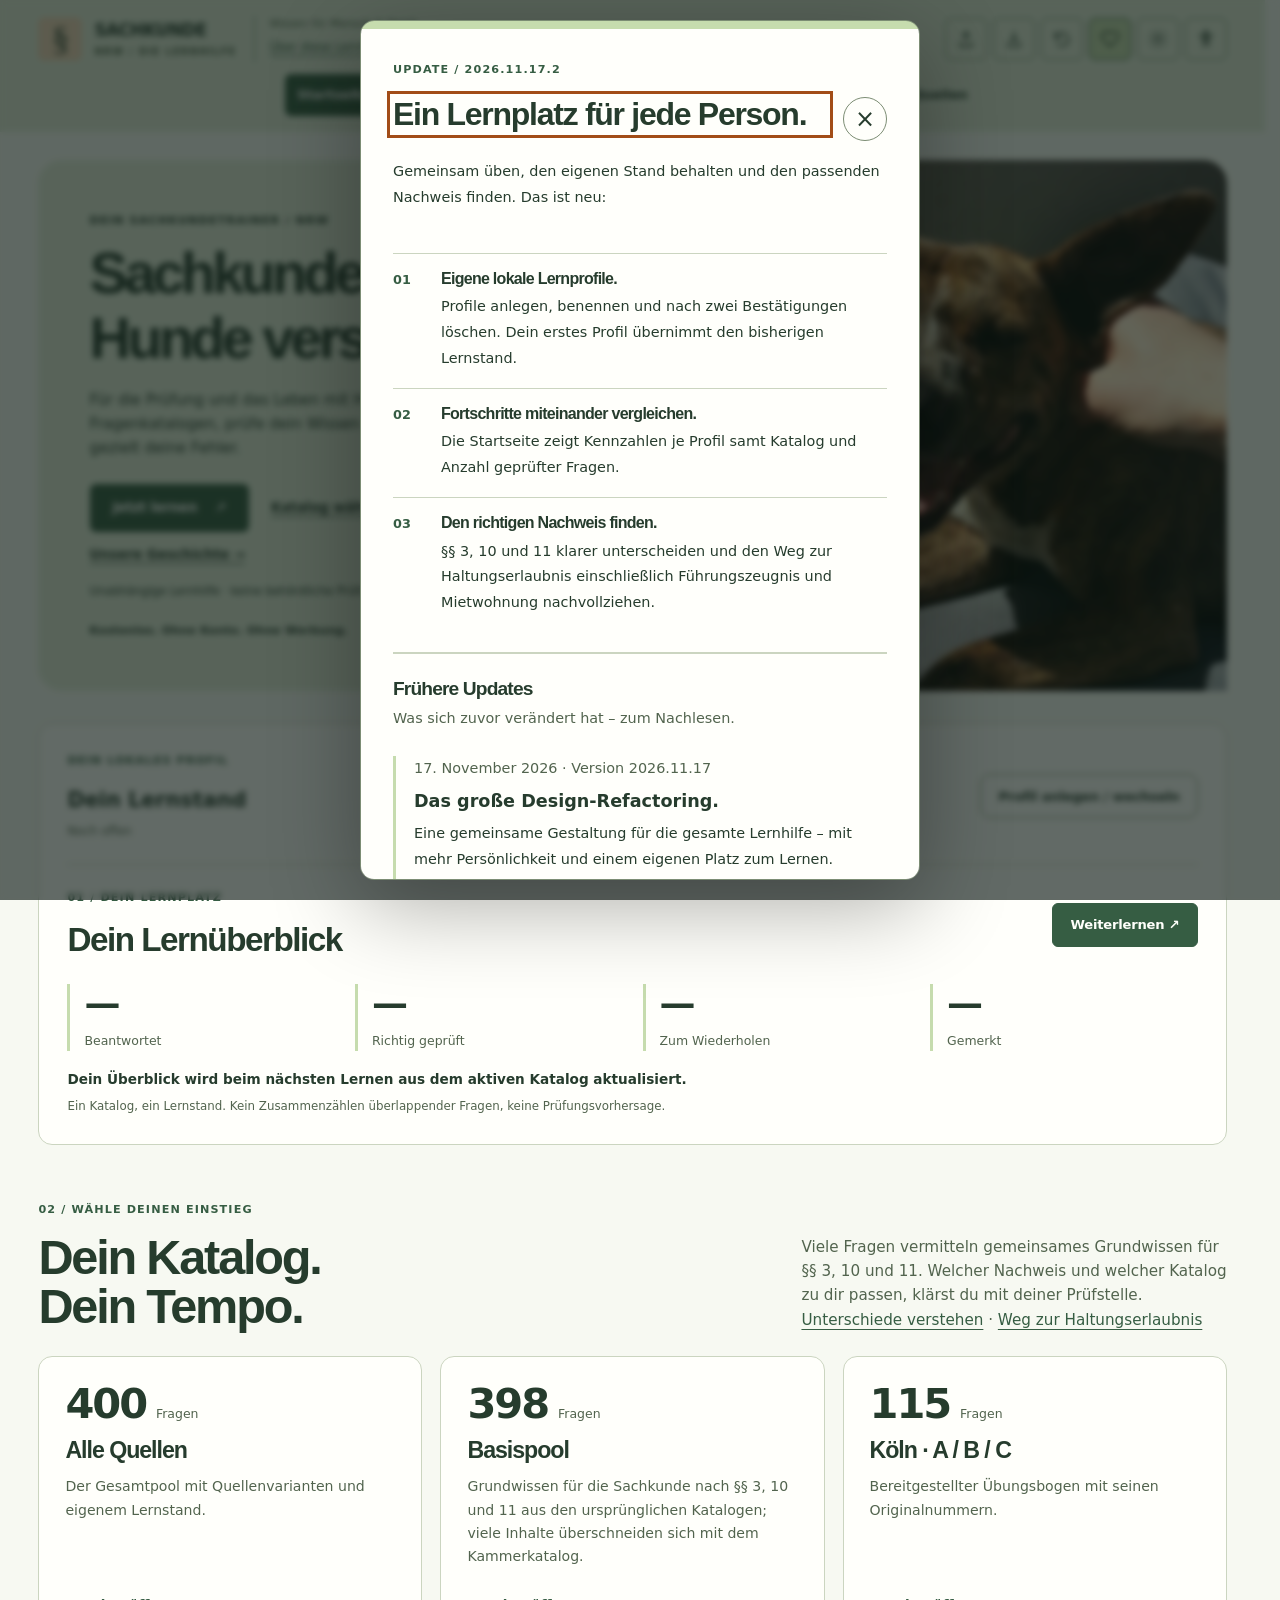
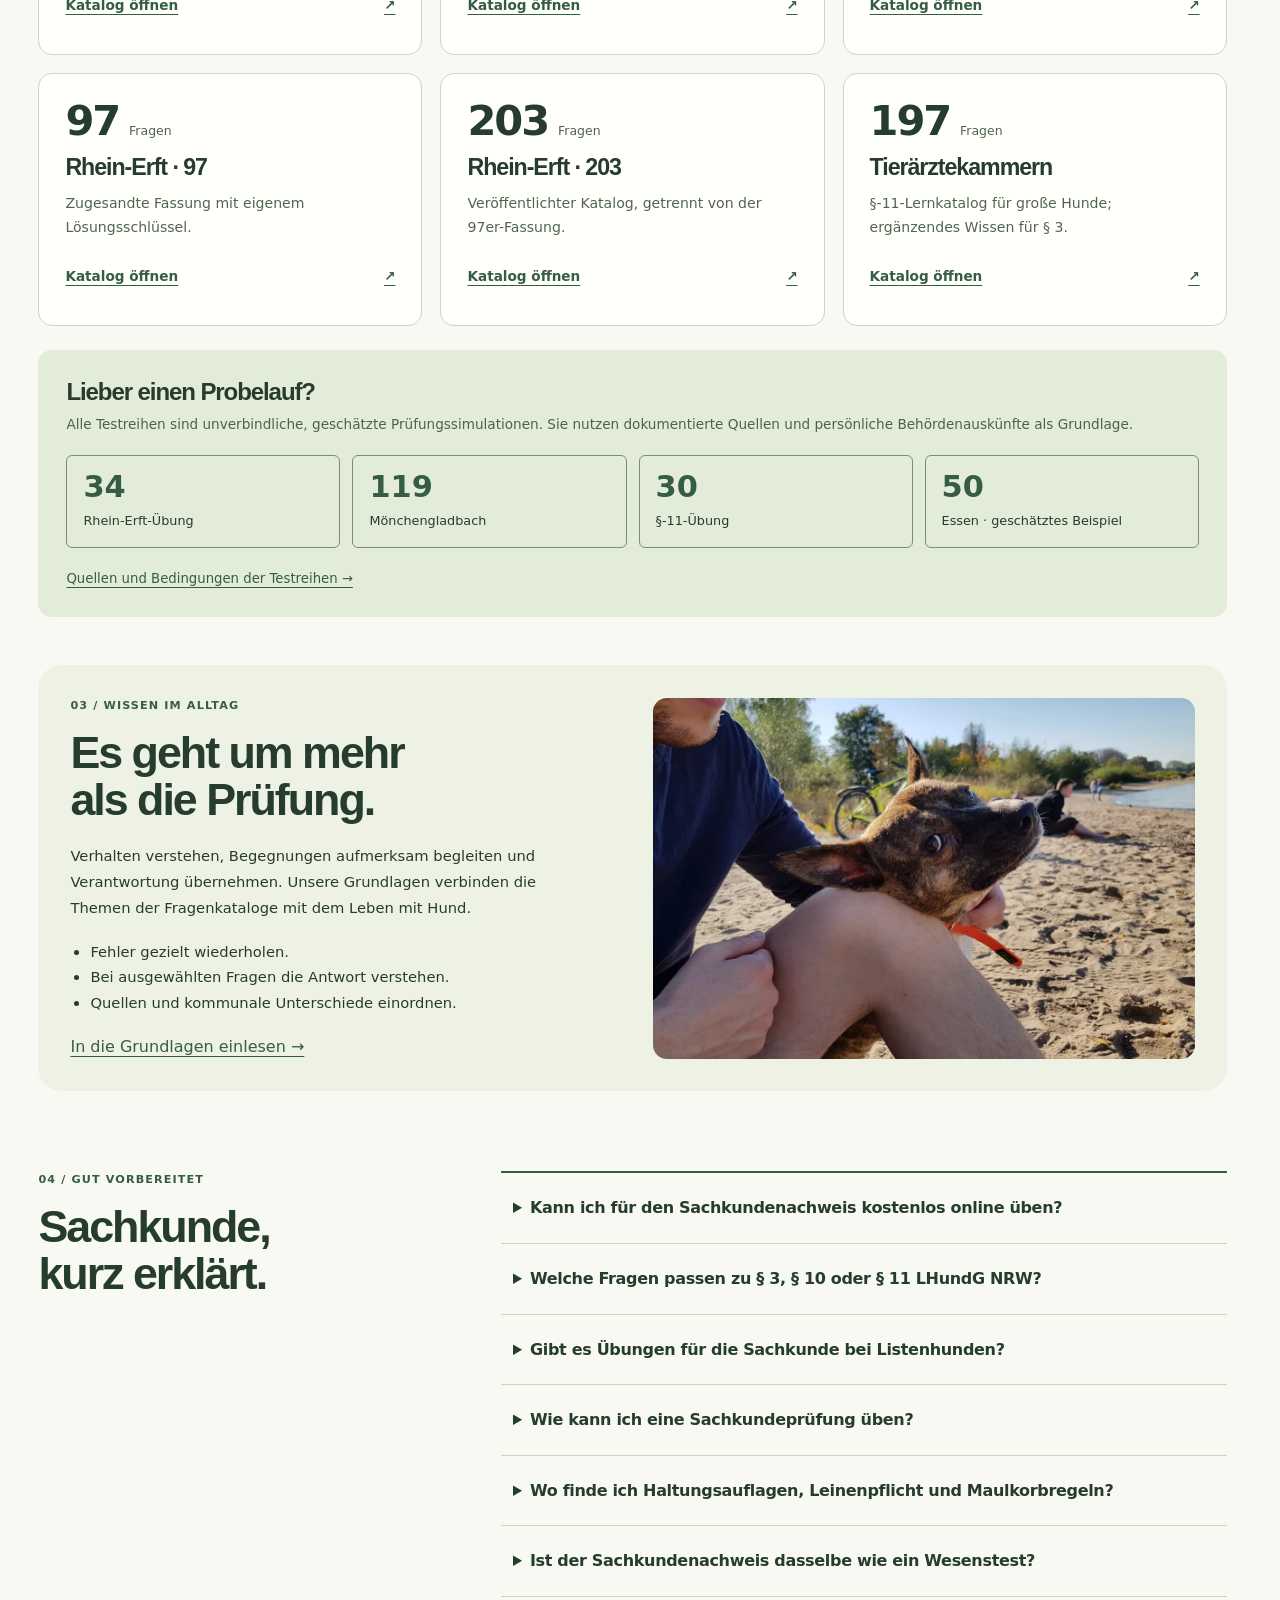
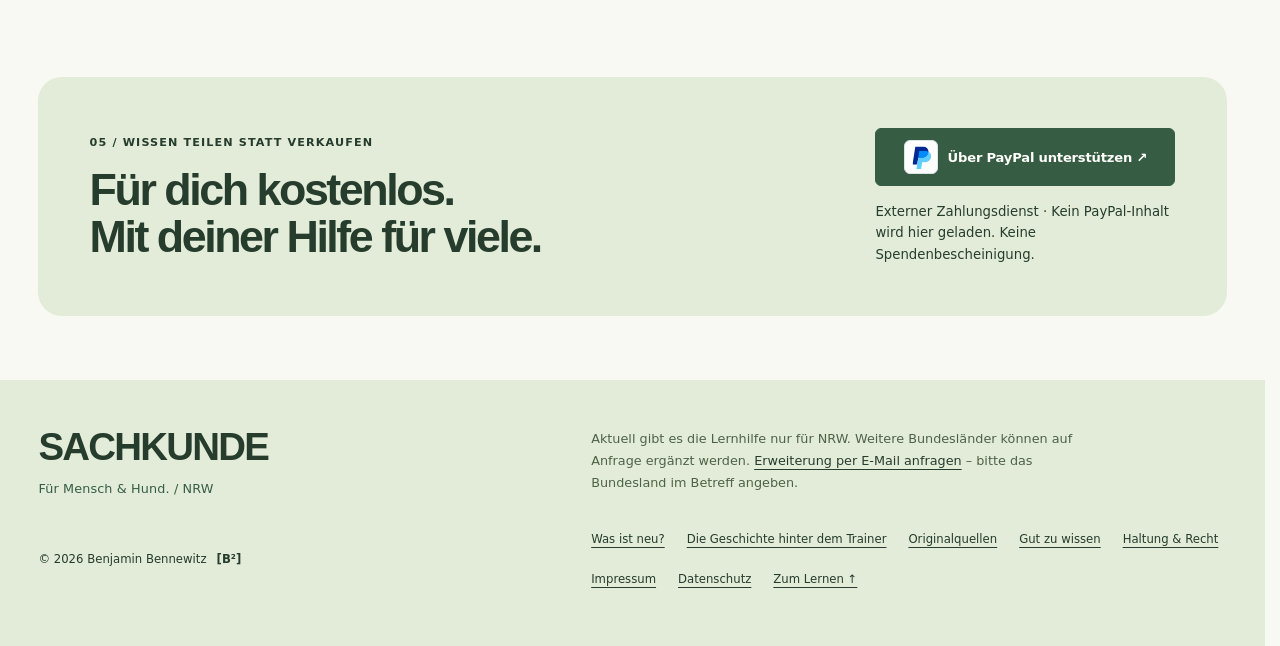
==== index.html @ 178ecafa "feat(trainer): add local learner profiles, KPI comparison, permit guidance and update history" ====
<!doctype html>
<html lang="de">

<head>
  <meta charset="utf-8">
  <meta name="viewport" content="width=device-width, initial-scale=1">
  <meta name="color-scheme" content="light dark">
  <meta name="theme-color" content="#1d4233">
  <meta name="robots" content="index,follow">
  <title>Sachkundenachweis Hund NRW: kostenloser Online-Trainer</title>
  <meta name="description"
    content="Sachkundenachweis für Hunde in NRW: kostenlos online üben, mit Fragenkatalogen, Sofort-Feedback und Testreihen. Ohne Anmeldung, mit Originalquellen.">

  <meta property="og:type" content="website">
  <meta property="og:locale" content="de_DE">
  <meta property="og:title" content="Sachkundenachweis Hund NRW: kostenloser Online-Trainer">
  <meta property="og:description"
    content="Sachkundenachweis für Hunde in NRW: kostenlos online üben, mit Fragenkatalogen, Sofort-Feedback und Testreihen. Ohne Anmeldung, mit Originalquellen.">

  <meta name="twitter:card" content="summary">
  <link rel="icon" href="favicon.svg" type="image/svg+xml" sizes="any">
  <link rel="icon" href="favicon.png" type="image/png" sizes="96x96">
  <link rel="shortcut icon" href="favicon.ico" type="image/x-icon">
  <script src="scripts/ui/accessibility-state.js?v=56"></script>
  <script src="scripts/ui/theme.js?v=38"></script>
  <link rel="stylesheet" href="styles/tokens.css?v=62">
  <link rel="stylesheet" href="styles/interface.css?v=49">
  <link rel="stylesheet" href="styles/navigation.css?v=52">
  <link rel="stylesheet" href="styles/character.css?v=62">
  <link rel="stylesheet" href="styles/editorial-identity.css?v=62">
  <link rel="stylesheet" href="styles/accessibility.css?v=58">
  <link rel="stylesheet" href="styles/page-tools.css?v=62">
  <link rel="stylesheet" href="styles/learner-profiles.css?v=64">
  <link rel="stylesheet" href="styles/magazine.css?v=65">
  <link rel="stylesheet" href="styles/learning-overview.css?v=57">


  <link rel="stylesheet" href="styles/foundations.css?v=62">
  <script
    type="application/ld+json">{"@context":"https://schema.org","@type":"WebApplication","name":"Hunde-Sachkundetrainer NRW","applicationCategory":"EducationalApplication","operatingSystem":"Webbrowser","inLanguage":"de","isAccessibleForFree":true,"offers":{"@type":"Offer","price":"0","priceCurrency":"EUR"},"description":"Sachkundenachweis für Hunde in NRW: kostenlos online üben, mit Fragenkatalogen, Sofort-Feedback und Testreihen. Ohne Anmeldung, mit Originalquellen.","url":"https://hunde-sachkundetrainer.de/nrw/"}</script>




  <link rel="canonical" href="https://hunde-sachkundetrainer.de/nrw/">
  <meta property="og:url" content="https://hunde-sachkundetrainer.de/nrw/">
</head>

<body>
  <a class="skip-link" href="lernen.html#trainer">Zum Lerntrainer</a>
  <header class="site-header wrap" id="geschichte">
    <!-- BLOCK START: Marke und Projekthinweise -->
    <div class="header-brand-group"><a class="brand" href="./" aria-label="Sachkunde NRW – Startseite"><span
          class="brand-mark" aria-hidden="true">§</span><span>SACHKUNDE<span class="brand-sub">NRW / DIE
            LERNHILFE</span></span></a>
      <div class="header-project">
        <p>Wissen für Mensch &amp; Hund.</p>
        <a href="impressum.html#haftung" data-open-about aria-haspopup="dialog">Über diese Lernhilfe</a>
      </div>
    </div>
    <!-- BLOCK END: Marke und Projekthinweise -->
    <nav class="header-nav" aria-label="Hauptnavigation">
      <a href="./" aria-current="page">Startseite</a>
      <a href="lernen.html#trainer">Lernen</a>
      <a href="grundlagen.html">Grundlagen</a>
      <a href="gut-zu-wissen.html">Gut zu wissen</a>
      <a href="hundewissen.html">Haltung &amp; Recht</a>
      <a href="quellen.html">Quellen</a>
    </nav>
    <div class="header-tools" role="group" aria-label="Darstellung und Lernwerkzeuge"><a class="icon-button"
        aria-label="Lernstand laden – im Trainer" href="lernen.html?action=import#trainer"><svg class="" width="20" height="20"
          viewBox="0 0 24 24" fill="none" stroke="currentColor" stroke-width="1.7" stroke-linecap="round"
          stroke-linejoin="round" aria-hidden="true">
          <path d="M12 16V4m-4 4 4-4 4 4M5 16v5h14v-5" />
        </svg><span class="tool-tip" aria-hidden="true">Laden im Trainer</span></a><a class="icon-button"
        aria-label="Lernstand sichern – im Trainer" href="lernen.html?action=export#trainer"><svg class="" width="20" height="20"
          viewBox="0 0 24 24" fill="none" stroke="currentColor" stroke-width="1.7" stroke-linecap="round"
          stroke-linejoin="round" aria-hidden="true">
          <path d="M12 3v12m-4-4 4 4 4-4M5 16v5h14v-5" />
        </svg><span class="tool-tip" aria-hidden="true">Sichern im Trainer</span></a><a class="icon-button"
        aria-label="Lernbereich zurücksetzen – im Trainer" href="lernen.html?action=reset#trainer"><svg class="" width="20"
          height="20" viewBox="0 0 24 24" fill="none" stroke="currentColor" stroke-width="1.7" stroke-linecap="round"
          stroke-linejoin="round" aria-hidden="true">
          <path d="M4 11a8 8 0 1 1 2 7M4 4v7h7" />
        </svg><span class="tool-tip" aria-hidden="true">Zurücksetzen im Trainer</span></a><button class="icon-button"
        type="button" aria-label="Über PayPal unterstützen" data-open-support><svg class="" width="20" height="20"
          viewBox="0 0 24 24" fill="none" stroke="currentColor" stroke-width="1.7" stroke-linecap="round"
          stroke-linejoin="round" aria-hidden="true">
          <path
            d="M20.8 4.6a5.4 5.4 0 0 0-7.6 0L12 5.8l-1.2-1.2a5.4 5.4 0 0 0-7.6 7.6L12 21l8.8-8.8a5.4 5.4 0 0 0 0-7.6Z" />
        </svg><span class="tool-tip" aria-hidden="true">Über PayPal unterstützen</span></button><button
        class="icon-button" type="button" aria-label="Farbschema wechseln" id="themeToggle"><svg class="theme-sun"
          width="20" height="20" viewBox="0 0 24 24" fill="none" stroke="currentColor" stroke-width="1.7"
          stroke-linecap="round" stroke-linejoin="round" aria-hidden="true">
          <circle cx="12" cy="12" r="4" />
          <path d="M12 1v2m0 18v2M1 12h2m18 0h2M4 4l1.5 1.5m13 13L20 20M4 20l1.5-1.5m13-13L20 4" />
        </svg><svg class="theme-moon" width="20" height="20" viewBox="0 0 24 24" fill="none" stroke="currentColor"
          stroke-width="1.7" stroke-linecap="round" stroke-linejoin="round" aria-hidden="true">
          <path d="M20.5 14A8.5 8.5 0 0 1 10 3.5 8.5 8.5 0 1 0 20.5 14Z" />
        </svg><span class="tool-tip" aria-hidden="true">Farbschema wechseln</span></button><button class="icon-button" type="button" data-open-accessibility aria-label="Barrierefreiheit einstellen" aria-haspopup="dialog">
        <svg width="20" height="20" viewBox="0 0 24 24" fill="none" stroke="currentColor" stroke-width="1.8" stroke-linecap="round" aria-hidden="true">
          <circle cx="12" cy="4" r="2"/><path d="M4 8h16m-8 0v6m0 0-4 7m4-7 4 7M8 8l1 6m7-6-1 6"/>
        </svg><span class="tool-tip" aria-hidden="true">Barrierefreiheit</span></button></div>
  </header>
  <main>
    <!-- BLOCK START: Einstieg für Mensch und Hund -->
    <section class="hero hero--companion wrap" aria-labelledby="heroTitle">
      <div class="hero-copy">
        <p class="eyebrow">Dein Sachkundetrainer / NRW</p>
        <h1 id="heroTitle">Sachkunde lernen.<span>Hunde verstehen.</span></h1>
        <p class="hero-intro">Für die Prüfung und das Leben mit Hund. Übe mit Fragenkatalogen, prüfe dein Wissen
          und wiederhole gezielt deine Fehler.</p>
        <div class="hero-links">
          <a class="primary button" href="lernen.html#trainer">Jetzt lernen <span aria-hidden="true">↗</span></a>
          <a href="#kataloge">Katalog wählen →</a>
          <a href="#geschichte" data-open-story aria-haspopup="dialog">Unsere Geschichte →</a>
        </div>
        <p class="hero-warning">Unabhängige Lernhilfe · keine behördliche Prüfung oder Bescheinigung.</p>
        <p class="hero-principles">Kostenlos. Ohne Konto. Ohne Werbung.</p>
      </div>
      <figure class="companion">
        <div class="companion-image">
          <img src="assets/public/huendin-sonne.webp" width="1100" height="1467"
            alt="Meine gestromte Hündin genießt Streicheleinheiten in der Sonne."
            fetchpriority="high" decoding="async">
        </div>

      </figure>
    </section>
    <!-- BLOCK END: Einstieg für Mensch und Hund -->
    <!--legal-disclaimer:start--><!--legal-disclaimer:end-->
    <!-- BLOCK START: Persönlicher Lernüberblick -->
    <section id="trainer" class="learning-overview wrap" aria-labelledby="trainerTitle">
      <!-- BLOCK START: Lokale Personenprofile -->
      <div class="learner-bar">
        <div><p class="eyebrow">Dein lokales Profil</p><strong data-learner-name>Dein Lernstand</strong>
          <span class="microcopy" data-learner-goal>Noch offen</span></div>
        <button class="secondary" type="button" data-open-learners aria-haspopup="dialog">Profil anlegen / wechseln</button>
      </div>
      <!-- BLOCK END: Lokale Personenprofile -->
      <div id="learningOverview">
        <div class="overview-heading"><div><p class="eyebrow">01 / Dein Lernplatz</p>
          <h2 id="trainerTitle" data-overview-title>Dein Lernüberblick</h2></div>
          <a class="primary button" href="lernen.html" data-overview-continue>Weiterlernen ↗</a></div>
        <dl class="overview-kpis">
          <div><dt>Beantwortet</dt><dd data-overview="answered">—</dd></div>
          <div><dt>Richtig geprüft</dt><dd data-overview="correct">—</dd></div>
          <div><dt>Zum Wiederholen</dt><dd data-overview="wrong">—</dd></div>
          <div><dt>Gemerkt</dt><dd data-overview="bookmarked">—</dd></div>
        </dl>
        <p class="overview-note" data-overview-note>Dein Überblick wird beim nächsten Lernen aktualisiert.</p>
        <p class="microcopy">Ein Katalog, ein Lernstand. Kein Zusammenzählen überlappender Fragen, keine Prüfungsvorhersage.</p>
      </div>
    </section>
    <!-- BLOCK END: Persönlicher Lernüberblick -->
    <!-- BLOCK START: Vergleich der lokalen Personenprofile -->
    <section class="profile-comparison wrap" aria-labelledby="comparisonTitle" hidden>
      <div class="overview-heading"><h2 id="comparisonTitle">Gemeinsam lernen.</h2>
        <p class="microcopy">Vergleicht denselben Katalog und die Zahl geprüfter Fragen. Unterschiedliche Kataloge sind nicht direkt vergleichbar.</p></div>
      <div class="profile-comparison-grid" data-profile-comparison></div>
    </section>
    <!-- BLOCK END: Vergleich der lokalen Personenprofile -->
    <!-- BLOCK START: Direkte Katalog- und Testauswahl -->
    <section id="kataloge" class="catalogue-section wrap" aria-labelledby="cataloguesTitle">
      <div class="catalogue-heading"><div><p class="eyebrow">02 / Wähle deinen Einstieg</p>
        <h2 id="cataloguesTitle">Dein Katalog.<br>Dein Tempo.</h2></div>
        <p>Viele Fragen vermitteln gemeinsames Grundwissen für §§ 3, 10 und 11. Welcher Nachweis und welcher Katalog
          zu dir passen, klärst du mit deiner Prüfstelle. <a href="hundewissen.html#sachkunde">Unterschiede verstehen</a> ·
          <a href="hundewissen.html#vorbereitung">Weg zur Haltungserlaubnis</a></p></div>
      <div class="catalogue-grid">
        <article class="catalogue-card" data-catalogue-mode="all" data-question-count="400">
          <p class="catalogue-count"><strong>400</strong> Fragen</p>
          <h3>Alle Quellen</h3><p>Der Gesamtpool mit Quellenvarianten und eigenem Lernstand.</p>
          <a href="lernen.html?mode=all" data-catalogue-start>Katalog öffnen <span aria-hidden="true">↗</span></a>
        </article>
        <article class="catalogue-card" data-catalogue-mode="mg" data-question-count="398">
          <p class="catalogue-count"><strong>398</strong> Fragen</p>
          <h3>Basispool</h3><p>Grundwissen für die Sachkunde nach §§ 3, 10 und 11 aus den ursprünglichen Katalogen; viele Inhalte überschneiden sich mit dem Kammerkatalog.</p>
          <a href="lernen.html?mode=mg" data-catalogue-start>Katalog öffnen <span aria-hidden="true">↗</span></a>
        </article>
        <article class="catalogue-card" data-catalogue-mode="koeln" data-question-count="115">
          <p class="catalogue-count"><strong>115</strong> Fragen</p>
          <h3>Köln · A / B / C</h3><p>Bereitgestellter Übungsbogen mit seinen Originalnummern.</p>
          <a href="lernen.html?mode=koeln" data-catalogue-start>Katalog öffnen <span aria-hidden="true">↗</span></a>
        </article>
        <article class="catalogue-card" data-catalogue-mode="rhein97" data-question-count="97">
          <p class="catalogue-count"><strong>97</strong> Fragen</p>
          <h3>Rhein-Erft · 97</h3><p>Zugesandte Fassung mit eigenem Lösungsschlüssel.</p>
          <a href="lernen.html?mode=rhein97" data-catalogue-start>Katalog öffnen <span aria-hidden="true">↗</span></a>
        </article>
        <article class="catalogue-card" data-catalogue-mode="legacy203" data-question-count="203">
          <p class="catalogue-count"><strong>203</strong> Fragen</p>
          <h3>Rhein-Erft · 203</h3><p>Veröffentlichter Katalog, getrennt von der 97er-Fassung.</p>
          <a href="lernen.html?mode=legacy203" data-catalogue-start>Katalog öffnen <span aria-hidden="true">↗</span></a>
        </article>
        <article class="catalogue-card" data-catalogue-mode="kammer197" data-question-count="197">
          <p class="catalogue-count"><strong>197</strong> Fragen</p>
          <h3>Tierärztekammern</h3><p>§-11-Lernkatalog für große Hunde; ergänzendes Wissen für § 3.</p>
          <a href="lernen.html?mode=kammer197" data-catalogue-start>Katalog öffnen <span aria-hidden="true">↗</span></a>
        </article>
      </div>
      <div class="test-launcher" aria-labelledby="quickTestsTitle">
        <div><h3 id="quickTestsTitle">Lieber einen Probelauf?</h3>
          <p>Alle Testreihen sind unverbindliche, geschätzte Prüfungssimulationen. Sie nutzen dokumentierte Quellen und persönliche Behördenauskünfte als Grundlage.</p></div>
        <div class="test-shortcuts">
          <a href="lernen.html?mode=exam34"><strong>34</strong><span>Rhein-Erft-Übung</span></a>
          <a href="lernen.html?mode=mgexam"><strong>119</strong><span>Mönchengladbach</span></a>
          <a href="lernen.html?mode=exam11"><strong>30</strong><span>§-11-Übung</span></a>
          <a href="lernen.html?mode=essenexam"><strong>50</strong><span>Essen · geschätztes Beispiel</span></a>
        </div>
        <a href="gut-zu-wissen.html#testreihen">Quellen und Bedingungen der Testreihen →</a>
      </div>
    </section>
    <!-- BLOCK END: Direkte Katalog- und Testauswahl -->
    <!-- BLOCK START: Bildabschnitt und Lernwege -->
    <section class="learning-story wrap" aria-labelledby="learningStoryTitle">
      <div><p class="eyebrow">03 / Wissen im Alltag</p>
        <h2 id="learningStoryTitle">Es geht um mehr<br>als die Prüfung.</h2>
        <p>Verhalten verstehen, Begegnungen aufmerksam begleiten und Verantwortung übernehmen.
          Unsere Grundlagen verbinden die Themen der Fragenkataloge mit dem Leben mit Hund.</p>
        <ul><li>Fehler gezielt wiederholen.</li><li>Bei ausgewählten Fragen die Antwort verstehen.</li>
          <li>Quellen und kommunale Unterschiede einordnen.</li></ul>
        <a href="grundlagen.html">In die Grundlagen einlesen →</a></div>
      <figure><img src="assets/public/huendin-miteinander.webp" width="1200" height="900"
          alt="Meine Hündin bei mir auf dem Schoß am Strand."
          loading="lazy" decoding="async"></figure>
    </section>
    <!-- BLOCK END: Bildabschnitt und Lernwege -->
    <section class="info-section wrap" aria-labelledby="trainerFaqTitle">
      <div class="section-intro">
        <p class="eyebrow">04 / Gut vorbereitet</p>
        <h2 id="trainerFaqTitle">Sachkunde,<br>kurz erklärt.</h2>
      </div>
      <div class="faq-grid" data-exclusive-details>
        <details name="trainer-faq">
          <summary>Kann ich für den Sachkundenachweis kostenlos online üben?</summary>
          <p>Ja. Alle Fragenkataloge und Testreihen sind kostenlos und ohne Anmeldung nutzbar. Du kannst
            mit Sofort-Feedback lernen, Fragen merken und Fehler wiederholen. Dein Lernstand bleibt in diesem Browser.
            Der Trainer ist eine unabhängige Lernhilfe und stellt keinen Sachkundenachweis aus.</p>
        </details>
        <details name="trainer-faq">
          <summary>Welche Fragen passen zu § 3, § 10 oder § 11 LHundG NRW?</summary>
          <p>Die Lernbereiche bleiben nach Quellen getrennt: Rhein-Erft enthält Fragen für § 3 / § 10,
            der Katalog der Tierärztekammern ist für große Hunde nach § 11 vorgesehen. Welche Bescheinigung und
            Prüfung du brauchst, klärst du bei deiner zuständigen Stelle.
            <a href="gut-zu-wissen.html#testreihen">Die Testreihen und ihre Unterschiede</a>.
          </p>
        </details>
        <details name="trainer-faq">
          <summary>Gibt es Übungen für die Sachkunde bei Listenhunden?</summary>
          <p>Der Basispool verbindet Verhalten, Erziehung, Gesundheit und rechtliche Grundlagen. Viele dieser Themen sind für die Sachkunde nach §§ 3, 10 und 11 relevant.
            Die Einstufung eines Hundes und die Anforderungen an seine Haltung sind davon getrennte Fragen.
            <a href="hundewissen.html#einstufung">Was „Listenhund“ in NRW bedeutet</a>.
          </p>
        </details>
        <details name="trainer-faq">
          <summary>Wie kann ich eine Sachkundeprüfung üben?</summary>
          <p>Wähle ein Profil mit 34, 119, 30 oder 50 Fragen. Alle Testreihen sind unverbindliche,
            geschätzte Prüfungssimulationen. Grundlage sind offizielle Fragenkataloge und veröffentlichte Angaben
            sowie persönliche Antworten der jeweiligen Ämter und Prüfstellen. Daraus leiten wir eine mögliche
            Übungssituation ab; Auswahl, Ablauf und Wertung bilden keine amtliche Prüfung verbindlich nach.
            Beim Essen-Beispiel kommen ausdrücklich gekennzeichnete eigene Rechtsfragen hinzu.
            <a href="gut-zu-wissen.html#testreihen">Testprofile und Annahmen ansehen</a>.</p>
        </details>
        <details name="trainer-faq">
          <summary>Wo finde ich Haltungsauflagen, Leinenpflicht und Maulkorbregeln?</summary>
          <p>Auf <a href="hundewissen.html">„Haltung &amp; Recht“</a> findest du eine erste Einordnung zu Hundehaltung und Sachkunde in NRW
            mit Behördenquellen und Rechtstexten. Verbindliche Auskunft zu deinem Hund gibt die zuständige Behörde.
            <a href="hundewissen.html#vorbereitung">Haltungsauflagen und zuständige Stellen</a>.
          </p>
        </details>
        <details name="trainer-faq">
          <summary>Ist der Sachkundenachweis dasselbe wie ein Wesenstest?</summary>
          <p>Nein. Sachkunde betrifft die Kenntnisse des Menschen; bei einer Verhaltensprüfung geht es
            um den Hund und die führende Person. Ein Übungsergebnis hier ersetzt weder diese Prüfung noch eine
            behördliche Entscheidung. <a href="hundewissen.html#verhalten">Wesenstest und Verhaltensprüfung
              einordnen</a>.</p>
        </details>
      </div>
    </section>
    <section class="support-section wrap">
      <div>
        <p class="eyebrow">05 / Wissen teilen statt verkaufen</p>
        <h2>Für dich kostenlos.<br>Mit deiner Hilfe für viele.</h2>
      </div>
      <div class="support-action"><a data-paypal class="primary button" href="#" rel="noopener noreferrer external"
          target="_blank" hidden>Über PayPal unterstützen ↗</a>
        <p data-support-pending class="microcopy">Eine freiwillige Unterstützung per PayPal wird vorbereitet.</p>
        <p class="microcopy">Externer Zahlungsdienst · Kein PayPal-Inhalt wird hier geladen. Keine Spendenbescheinigung.
        </p>
      </div>
    </section>
  </main>
  <footer class="site-footer wrap">
    <!-- BLOCK START: Gemeinsame Fußzeilenmarke -->
    <a class="footer-brand" href="./">SACHKUNDE<span>Für Mensch &amp; Hund. / NRW</span></a>
    <!-- BLOCK END: Gemeinsame Fußzeilenmarke -->
    <p class="footer-scope">Aktuell gibt es die Lernhilfe nur für NRW. Weitere Bundesländer können auf Anfrage ergänzt
      werden. <a
        href="mailto:kontakt@design-code-repeat.de?subject=Sachkundenachweis%20f%C3%BCr%20Hunde%20%28Bundesland%29">Erweiterung
        per E-Mail anfragen</a> – bitte das Bundesland im Betreff angeben.</p>

    <p class="footer-credit">© 2026 Benjamin Bennewitz <a class="developer-tag" href="https://design-code-repeat.de/"
        aria-label="Entwicklung und Design: Benjamin Bennewitz">[B²]</a></p>
    <nav aria-label="Rechtliches und Informationen"><a href="./" data-open-release aria-haspopup="dialog">Was ist neu?</a><a href="./#geschichte" data-open-story
        aria-haspopup="dialog">Die Geschichte hinter dem Trainer</a><a href="quellen.html">Originalquellen</a><a
        href="gut-zu-wissen.html">Gut zu wissen</a><a href="hundewissen.html">Haltung &amp; Recht</a><a
        href="impressum.html">Impressum</a><a href="datenschutz.html">Datenschutz</a><a href="lernen.html#trainer">Zum Lernen ↑</a>
    </nav>
  </footer>
  <noscript>
    <p class="wrap context-note">Der interaktive Trainer benötigt JavaScript. Die <a
        href="quellen.html">Originalquellen</a> kannst du auch ohne JavaScript öffnen.</p>
  </noscript>
  <script src="scripts/ui/learner-state.js?v=64" defer></script>
  <script src="scripts/ui/learning-overview.js?v=64" defer></script>
  <script src="scripts/ui/learning-entry.js?v=55" defer></script>
  <script src="scripts/site-config.js?v=38" defer></script>
  <script src="scripts/ui/shared.js?v=62" defer></script>
  <script src="scripts/ui/modal.js?v=58" defer></script>
  <script src="scripts/ui/story.js?v=62" defer></script>
  <script src="scripts/ui/toast-item.js?v=38" defer></script>
  <script src="scripts/ui/toasts.js?v=38" defer></script>
  <script src="scripts/ui/support.js?v=38" defer></script>
  <script src="scripts/ui/navigation.js?v=51" defer></script>
  <script src="scripts/ui/accessibility-speech.js?v=55" defer></script>
  <script src="scripts/ui/accessibility-panel.js?v=58" defer></script>
  <script src="scripts/ui/release.js?v=65" defer></script>
  <script src="scripts/ui/page-tools.js?v=62" defer></script>
  <script src="scripts/ui/learner-panel.js?v=64" defer></script>
  <script src="scripts/ui/common.js?v=63" defer></script>
  <script src="scripts/ui/select-view.js?v=55" defer></script>
  <script src="scripts/ui/select-keyboard.js?v=38" defer></script>
  <script src="scripts/ui/select.js?v=38" defer></script>
  <script src="scripts/ui/controls.js?v=38" defer></script>
</body>

</html>
---- styles/tokens.css ----
/*###############################
###
###     tokens.css
###     Hunde-Sachkundetrainer NRW
###     BASED ON: HTML5, CSS3, JavaScript
###     AUTHOR: Benjamin Bennewitz
###
###
###       ██████╗  ▀█
###       ██╔══██╗ █▄
###       ██████╦╝
###       ██╔══██╗
###       ██████╦╝
###       ╚═════╝
###
#################################*/

/* ===========================================================================
   INHALTSVERZEICHNIS
   01   Gemeinsame Gestaltungsrollen und helles Farbschema
   02   Dunkles Farbschema
   03   Systemfarbschema
   ========================================================================== */

/* ===========================================================================
   01   Gemeinsame Gestaltungsrollen und helles Farbschema
   ========================================================================== */

:root {
  color-scheme: light;
  --brand-forest: #365d43;
  --brand-forest-hover: #284b34;
  --brand-cream: #fffff7;
  --brand-soft: #c9d9be;
  --highlight: #c6dcae;
  --highlight-hover: #d7e8c3;
  --highlight-ink: #263c2d;
  --warm: #efd5b7;
  --paper: var(--surface);
  --ink: var(--text);
  --radius-sm: 6px;
  --radius-md: 14px;
  --radius-lg: 24px;
  --space-1: 8px;
  --space-2: 16px;
  --space-3: 24px;
  --space-4: 40px;
  --page-gutter: clamp(16px, 3vw, 40px);
  --display-font: Arial, "Helvetica Neue", sans-serif;
  --body-font: system-ui, -apple-system, BlinkMacSystemFont, "Segoe UI", sans-serif;
  --bg: #f7f9f2;
  --surface: #fffffb;
  --subtle: #edf2e5;
  --text: #263c2d;
  --muted: #52644e;
  --line: #cbd5c0;
  --accent: #365d43;
  --accent-hover: #284b34;
  --on-accent: #fffffb;
  --accent-bg: #e2ecd8;
  --rust: #894221;
  --rust-bg: #f8e4d3;
  --ok: #28603d;
  --ok-bg: #e4f0da;
  --bad: #a02e32;
  --bad-bg: #f9e4e0;
  --missing: #804500;
  --missing-bg: #fff0cb;
  --focus: #a24d17;
  --control-line: #7c8d74;
  --nav-bg: #e2ecd8;
  --nav-panel: #d5e4c6;
  --nav-control: #fffffb;
  --nav-line: #7c8d74;
  --nav-muted: #4e6249;
  --question-bg: #fffffb;
  --answer-bg: #f4f7ee;
  --filter-bg: #f0f5e8;
  --control-hover: #e6efdc;
  --shadow: 0 12px 32px #1a392710;
}

/* ===========================================================================
   02   Dunkles Farbschema
   ========================================================================== */

:root[data-theme=dark] {
  color-scheme: dark;
  --bg: #17241c;
  --surface: #223329;
  --subtle: #2d4132;
  --text: #f1f5e9;
  --muted: #c5d2bd;
  --line: #516b55;
  --accent: #c6dcae;
  --accent-hover: #d7e8c3;
  --on-accent: #263c2d;
  --accent-bg: #304a34;
  --rust: #efbc96;
  --rust-bg: #3b3026;
  --ok: #b9dfb1;
  --ok-bg: #2a4030;
  --bad: #ffb7b2;
  --bad-bg: #4b3030;
  --missing: #ffdb9e;
  --missing-bg: #48351d;
  --focus: #d7e8c3;
  --control-line: #899e88;
  --nav-bg: #2b4130;
  --nav-panel: #36523b;
  --nav-control: #223329;
  --nav-line: #8aa17e;
  --nav-muted: #c5d2bd;
  --question-bg: #223329;
  --answer-bg: #263a2d;
  --filter-bg: #263a2d;
  --control-hover: #3d5840;
  --shadow: none;
}

/* ===========================================================================
   03   Systemfarbschema
   ========================================================================== */

@media (prefers-color-scheme: dark) {
  :root:not([data-theme=light]) {
    color-scheme: dark;
    --bg: #17241c;
    --surface: #223329;
    --subtle: #2d4132;
    --text: #f1f5e9;
    --muted: #c5d2bd;
    --line: #516b55;
    --accent: #c6dcae;
    --accent-hover: #d7e8c3;
    --on-accent: #263c2d;
    --accent-bg: #304a34;
    --rust: #efbc96;
    --rust-bg: #3b3026;
    --ok: #b9dfb1;
    --ok-bg: #2a4030;
    --bad: #ffb7b2;
    --bad-bg: #4b3030;
    --missing: #ffdb9e;
    --missing-bg: #48351d;
    --focus: #d7e8c3;
    --control-line: #899e88;
    --nav-bg: #2b4130;
    --nav-panel: #36523b;
    --nav-control: #223329;
    --nav-line: #8aa17e;
    --nav-muted: #c5d2bd;
    --question-bg: #223329;
    --answer-bg: #263a2d;
    --filter-bg: #263a2d;
    --control-hover: #3d5840;
    --shadow: none;
  }
}
---- styles/interface.css ----
/*###############################
###
###     styles/interface.css
###     NRW Sachkundeprüfung – Lernhilfe
###     BASED ON: HTML5, CSS3, JavaScript
###     AUTHOR: Benjamin Bennewitz
###
###
###       ██████╗  ▀█
###       ██╔══██╗ █▄
###       ██████╦╝
###       ██╔══██╗
###       ██████╦╝
###       ╚═════╝
###
###
#################################*/

/* ==========================================================================
   INHALTSVERZEICHNIS
   01   Grundelemente und Typografie
   02   Seitenlayout und Lernkomponenten
   03   Responsive Basis und Sonderansichten
   04   Navigation, Dialoge und Lernaktionen
   05   Farbflächen und eigene Bedienelemente
   06   Fußzeile und Hinweise
   07   Kompakter Lernraum und responsive Anordnung
   08   PayPal-Unterstützung
   09   Wissensnavigation und Reisehinweise
   10   Wiederverwendbare Modale, Toasts und ergänzende Seitenelemente
   11   Auffindbare Sammlungen und gemeinsame Bewegungsregeln
   12   Persönliche Entstehungsgeschichte
   ========================================================================== */

/* ==========================================================================
   01   Grundelemente und Typografie
   ========================================================================== */

* {
  box-sizing: border-box;
}

html {
  scroll-behavior: smooth;
  scroll-padding-top: 24px;
}

body {
  margin: 0;
  background: var(--bg);
  color: var(--text);
  font: 16px/1.6 system-ui, -apple-system, BlinkMacSystemFont, "Segoe UI", sans-serif;
}

button,
input,
select {
  font: inherit;
}

button,
a,
input,
select,
summary {
  -webkit-tap-highlight-color: transparent;
}

button,
summary {
  cursor: pointer;
}

a {
  color: var(--accent);
  text-underline-offset: 4px;
}

a:hover {
  color: var(--accent-hover);
}

button:disabled {
  opacity: .5;
  cursor: not-allowed;
}

button,
input,
select {
  max-width: 100%;
}

input,
select {
  min-height: 46px;
  border: 1px solid var(--line);
  border-radius: 10px;
  padding: 9px 12px;
  background: var(--surface);
  color: var(--text);
}

select {
  width: 100%;
  cursor: pointer;
}

input[type=search] {
  width: 100%;
}

label {
  font-size: .8rem;
  font-weight: 650;
}

h1,
h2,
h3,
p {
  margin: 0;
}

h1,
h2,
h3 {
  line-height: 1.15;
  letter-spacing: -.035em;
}

h2 {
  font-size: clamp(1.65rem, 3vw, 2.5rem);
}

h3 {
  font-size: 1.15rem;
}

button {
  border: 0;
}

button:focus-visible,
a:focus-visible,
input:focus-visible,
select:focus-visible,
summary:focus-visible,
[tabindex="-1"]:focus-visible {
  outline: 2px solid var(--focus);
  outline-offset: 2px;
}

button:disabled:hover {
  transform: none;
}

[hidden] {
  display: none !important;
}

.wrap {
  width: min(1440px, calc(100% - 80px));
  margin-inline: auto;
}

/* ==========================================================================
   02   Seitenlayout und Lernkomponenten
   ========================================================================== */

.site-header {
  display: grid;
  grid-template-columns: 1fr auto 1fr;
  gap: 30px;
  align-items: center;
  padding-block: 25px;
  border-bottom: 1px solid var(--line);
}

.header-brand-group {
  display: flex;
  flex-wrap: wrap;
  align-items: center;
  gap: 12px 18px;
  min-width: 0;
}

.header-project {
  padding-inline-start: 14px;
  border-inline-start: 1px solid var(--line);
  color: var(--muted);
}

.header-project p {
  font-size: .68rem;
  line-height: 1.5;
}

.header-project a {
  display: inline-flex;
  align-items: center;
  min-height: 30px;
  font-size: .72rem;
  text-underline-offset: 4px;
}

.brand {
  display: grid;
  grid-template-columns: 44px auto;
  align-items: center;
  gap: 12px;
  width: max-content;
  text-decoration: none;
  line-height: 1.2;
  color: var(--text);
  font-size: 1rem;
  letter-spacing: .05em;
  font-weight: 850;
}

.brand-mark {
  display: grid;
  place-items: center;
  border: 1px solid var(--accent);
  border-radius: 50%;
  width: 44px;
  height: 44px;
  color: var(--accent);
  font: 34px/1 Georgia, serif;
}

.brand-sub {
  display: block;
  font-size: .59rem;
  letter-spacing: .13em;
  font-weight: 600;
  margin-top: 4px;
}

.header-nav {
  display: grid;
  grid-auto-flow: column;
  gap: 28px;
  font-size: .86rem;
}

.header-nav a {
  text-decoration: none;
  color: var(--muted);
}

.header-nav [aria-current] {
  color: var(--accent);
  text-decoration: underline;
  text-underline-offset: 8px;
}

.theme-control {
  justify-self: end;
  display: grid;
  grid-template-columns: auto auto;
  align-items: center;
  gap: 12px;
  color: var(--muted);
  font-size: .74rem;
}

.theme-control select {
  font-size: .78rem;
  min-height: 42px;
  padding: 6px 9px;
}

.hero {
  display: grid;
  grid-template-columns: minmax(0, 1.6fr) minmax(250px, .75fr);
  gap: 70px;
  padding-block: 62px 42px;
  align-items: center;
}

.eyebrow {
  display: block;
  font-size: .67rem;
  letter-spacing: .12em;
  font-weight: 750;
  color: var(--accent);
  margin-bottom: 14px;
}

.live-dot {
  display: inline-block;
  width: 7px;
  height: 7px;
  background: var(--accent);
  border-radius: 50%;
  margin-right: 7px;
}

h1 {
  font-size: clamp(2.2rem, 3.9vw, 4rem);
  font-weight: 750;
  max-width: 900px;
}

h1 span {
  display: block;
  font-family: Georgia, "Times New Roman", serif;
  font-weight: 400;
  font-style: italic;
  color: var(--accent);
  margin-top: 8px;
}

.hero-intro {
  font-size: .98rem;
  color: var(--muted);
  max-width: 550px;
  margin-top: 22px;
  line-height: 1.7;
}

.hero-links {
  display: grid;
  grid-template-columns: auto auto;
  justify-content: start;
  align-items: center;
  gap: 26px;
  margin-top: 27px;
  font-size: .85rem;
}

.primary,
.secondary,
.button {
  display: inline-grid;
  grid-auto-flow: column;
  align-items: center;
  justify-content: center;
  gap: 18px;
  min-height: 46px;
  padding: 11px 17px;
  border-radius: 10px;
  text-align: center;
  font-size: .82rem;
  font-weight: 700;
  text-decoration: none;
  line-height: 1.45;
}

.primary {
  background: var(--accent);
  color: var(--on-accent);
  border: 1px solid var(--accent);
}

.primary:hover {
  background: var(--accent-hover);
  color: var(--on-accent);
}

.secondary {
  color: var(--text);
  background: var(--surface);
  border: 1px solid var(--line);
}

.secondary:hover {
  background: var(--subtle);
  border-color: var(--accent);
}

.hero-note {
  background: var(--accent-bg);
  border-radius: 6px 46px 6px 6px;
  padding: 30px;
  transform: rotate(1.5deg);
  max-width: 400px;
  justify-self: end;
}

.note-index,
.small-label {
  font-size: .65rem;
  letter-spacing: .1em;
  font-weight: 700;
  color: var(--muted);
}

.hero-note p {
  font-size: 1rem;
  line-height: 1.6;
  margin-top: 22px;
  max-width: 290px;
}

.hero-note strong {
  font-size: 1.15rem;
  font-weight: 550;
}

.note-bottom {
  display: grid;
  grid-template-columns: 1fr auto;
  border-top: 1px solid var(--line);
  margin-top: 30px;
  padding-top: 15px;
  font-size: .75rem;
  color: var(--accent);
}

.context-note {
  border: 1px solid var(--line);
  border-left: 3px solid var(--rust);
  background: var(--surface);
  padding: 15px 20px;
  border-radius: 0 10px 10px 0;
  font-size: .79rem;
  color: var(--muted);
}

.context-note strong {
  color: var(--text);
}

.trainer {
  padding-top: 45px;
  scroll-margin-top: 20px;
}

.section-heading {
  display: grid;
  grid-template-columns: 1fr auto;
  gap: 20px;
  align-items: end;
  margin-bottom: 26px;
}

.section-heading .eyebrow {
  margin-bottom: 8px;
}

.small-label {
  background: var(--subtle);
  padding: 7px 12px;
  border-radius: 6px;
  letter-spacing: .03em;
}

.learning-layout {
  display: grid;
  grid-template-columns: 280px minmax(0, 1fr);
  gap: 28px;
  align-items: start;
}

.sidebar {
  display: grid;
  gap: 16px;
  position: sticky;
  top: 20px;
  align-content: start;
}

.side-panel {
  padding: 20px;
  background: var(--surface);
  border: 1px solid var(--line);
  border-radius: 14px;
  display: grid;
  gap: 12px;
}

.side-panel select {
  font-size: .8rem;
  padding-left: 9px;
}

.progress-meta {
  display: grid;
  grid-template-columns: 1fr auto;
  gap: 12px;
  align-items: center;
  font-size: .74rem;
  margin-top: 9px;
}

.progress-meta span {
  color: var(--muted);
}

progress {
  appearance: none;
  width: 100%;
  height: 6px;
  border: none;
  border-radius: 10px;
  overflow: hidden;
  background: var(--subtle);
  color: var(--accent);
}

progress::-webkit-progress-bar {
  background: var(--subtle);
}

progress::-webkit-progress-value {
  background: var(--accent);
  border-radius: 10px;
}

progress::-moz-progress-bar {
  background: var(--accent);
  border-radius: 10px;
}

.microcopy {
  color: var(--muted);
  font-size: .74rem;
  line-height: 1.6;
}

.nav-details {
  border-top: 1px solid var(--line);
  padding-top: 15px;
  margin-top: 2px;
}

.nav-details summary {
  display: grid;
  grid-template-columns: 1fr auto;
  align-items: center;
  font-size: .8rem;
  font-weight: 650;
  list-style: none;
  min-height: 44px;
}

.nav-details summary::-webkit-details-marker {
  display: none;
}

.nav-details[open] summary span {
  transform: rotate(45deg);
}

.question-nav {
  display: grid;
  grid-template-columns: repeat(5, minmax(0, 1fr));
  gap: 5px;
  max-height: 235px;
  overflow: auto;
  overscroll-behavior: contain;
  scrollbar-width: thin;
  scrollbar-color: var(--nav-line) transparent;
  padding: 6px;
  margin: 10px -6px -4px;
}

.nav-q {
  position: relative;
  min-width: 0;
  min-height: 38px;
  font-size: .7rem;
  border: 1px solid var(--line);
  border-radius: 6px;
  background: var(--surface);
  color: var(--text);
}

.nav-q.answered {
  background: var(--accent-bg);
  color: var(--accent);
  border-color: var(--accent);
}

.nav-q[aria-current] {
  outline: 2px solid var(--accent);
  outline-offset: 1px;
}

.nav-q.correct {
  color: var(--ok);
  border-color: var(--ok);
  background: transparent;
}

.nav-q.wrong {
  color: var(--bad);
  border-color: var(--bad);
  background: var(--bad-bg);
}

.nav-q.correct::before,
.nav-q.wrong::before {
  position: absolute;
  inset-block-start: 1px;
  inset-inline-start: 3px;
  font-size: .65rem;
  line-height: 1;
}

.nav-q.correct::before {
  content: '✓';
}

.nav-q.wrong::before {
  content: '×';
}

.nav-legend {
  display: flex;
  flex-wrap: wrap;
  gap: 8px 12px;
  margin-top: 10px;
  font-size: .68rem;
  color: var(--nav-muted);
}

.nav-legend-item {
  display: inline-flex;
  align-items: center;
  gap: 6px;
}

.legend-marker {
  display: inline-flex;
  align-items: center;
  gap: 3px;
  line-height: 1;
}

.legend-dot {
  width: 9px;
  height: 9px;
  border: 1px solid currentColor;
  border-radius: 50%;
}

.legend-marker--answered,
.legend-marker--correct {
  color: var(--accent);
}

.legend-marker--wrong {
  color: var(--bad);
}

.legend-dot--filled {
  background: currentColor;
}

.legend-star {
  color: var(--rust);
}

.nav-q.bookmarked:after {
  content: '★';
  position: absolute;
  right: 1px;
  top: -4px;
  font-size: .65rem;
  color: var(--rust);
}

.exam-panel {
  display: grid;
  gap: 14px;
  background: var(--accent-bg);
  padding: 23px 20px;
  border-radius: 14px;
}

.exam-panel .eyebrow {
  margin: 0;
  font-size: .6rem;
}

.exam-panel .test-title {
  margin: 0;
  font-family: Georgia, serif;
  font-size: 1.5rem;
  font-weight: 400;
}

.exam-panel p:not(.eyebrow):not(.test-title) {
  font-size: .79rem;
  color: var(--muted);
}

.side-tools {
  gap: 0;
}

.text-button,
.file-label {
  background: none;
  color: var(--accent);
  font-size: .76rem;
  text-align: left;
  min-height: 44px;
  padding: 8px 0;
  text-decoration: underline;
  text-underline-offset: 4px;
}

.file-label {
  cursor: pointer;
}

.file-label:focus-within {
  outline: 2px solid var(--focus);
}

.danger {
  color: var(--bad);
}

.workspace {
  min-width: 0;
  display: grid;
  gap: 16px;
}

.study-toolbar {
  display: grid;
  grid-template-columns: 1fr auto;
  gap: 18px;
  align-items: start;
}

.study-toolbar h3 {
  font-size: 1.15rem;
  margin: 0 0 6px;
}

.view-control {
  display: grid;
  gap: 4px;
  min-width: 140px;
  font-size: .68rem;
}

.view-control select {
  min-height: 38px;
  padding: 6px 10px;
  font-size: .76rem;
}

.filters {
  display: grid;
  grid-template-columns: minmax(140px, 1.6fr) minmax(120px, 1fr) minmax(110px, 1fr);
  gap: 12px;
  background: var(--subtle);
  padding: 15px;
  border-radius: 12px;
}

.filters label {
  display: grid;
  gap: 5px;
  font-size: .68rem;
  min-width: 0;
}

.filters input,
.filters select {
  font-size: .78rem;
}

.study-options {
  display: grid;
  grid-template-columns: 1fr auto auto;
  gap: 12px;
  align-items: center;
}

.switch-label {
  display: grid;
  grid-template-columns: auto 1fr;
  gap: 9px;
  align-items: center;
  font-size: .76rem;
  cursor: pointer;
}

.switch-label input {
  width: 19px;
  height: 19px;
  min-height: 0;
  accent-color: var(--accent);
  margin: 0;
}

.questions {
  display: grid;
  gap: 16px;
}

.question-card {
  background: var(--surface);
  border: 1px solid var(--line);
  border-radius: 16px;
  padding: 28px;
  box-shadow: var(--shadow);
  min-width: 0;
  scroll-margin-top: 24px;
}

.question-card.correct {
  border-color: var(--ok);
  background: transparent;
  box-shadow: none;
}

.question-card.wrong {
  border-color: var(--line);
  border-top-color: var(--bad);
}

.question-card-head {
  display: grid;
  grid-template-columns: 1fr auto auto;
  gap: 12px;
  align-items: center;
  margin-bottom: 20px;
}

.question-number {
  font-size: .68rem;
  letter-spacing: .08em;
  color: var(--muted);
  font-weight: 700;
}

.status-pill {
  font-size: .66rem;
  border: 1px solid var(--line);
  border-radius: 6px;
  padding: 3px 8px;
  white-space: nowrap;
  color: var(--muted);
}

.correct .status-pill {
  color: var(--ok);
  background: var(--ok-bg);
  border-color: var(--ok);
}

.wrong .status-pill {
  color: var(--bad);
  background: var(--bad-bg);
  border-color: var(--bad);
}

.bookmark {
  display: grid;
  place-items: center;
  font-size: 1.5rem;
  line-height: 1;
  min-height: 31px;
  width: 31px;
  height: 31px;
  padding: 0;
  background: transparent;
  color: var(--accent);
  border-radius: 50%;
  border: 1px solid var(--line);
}

.bookmark-icon {
  display: block;
  width: 18px;
  height: 18px;
  fill: none;
  stroke: currentColor;
  stroke-width: 1.5;
  stroke-linejoin: round;
}

.bookmark[aria-pressed=true] .bookmark-icon {
  fill: currentColor;
}

.bookmark:hover {
  background: var(--accent-bg);
}

.bookmark[aria-pressed=true] {
  background: var(--accent);
  color: var(--on-accent);
  border-color: var(--accent);
}

.question-prompt {
  font-size: 1.13rem;
  letter-spacing: -.02em;
  font-weight: 650;
  line-height: 1.5;
  white-space: pre-line;
}

.question-source {
  display: grid;
  grid-template-columns: 1fr;
  gap: 6px;
  font-size: .68rem;
  color: var(--muted);
  margin-top: 12px;
  margin-bottom: 22px;
}

.question-source a {
  width: fit-content;
}

.source-note {
  background: var(--rust-bg);
  color: var(--rust);
  font-size: .75rem;
  padding: 12px 14px;
  border-radius: 8px;
  margin-bottom: 20px;
}

.question-images {
  display: grid;
  gap: 12px;
  margin-bottom: 20px;
}

.question-images img {
  width: auto;
  max-width: min(100%, 600px);
  height: auto;
  max-height: 260px;
  object-fit: contain;
  background: #fff;
  border-radius: 8px;
  border: 1px solid var(--line);
}

fieldset {
  border: 0;
  padding: 0;
  margin: 0;
  min-width: 0;
}

legend {
  font-size: .72rem;
  color: var(--muted);
  padding: 0;
  margin-bottom: 12px;
}

.answer-grid {
  display: grid;
  grid-template-columns: repeat(2, minmax(0, 1fr));
  gap: 10px;
}

.answer-option {
  position: relative;
  display: grid;
  grid-template-columns: 18px 20px 1fr;
  gap: 10px;
  align-items: start;
  min-height: 60px;
  padding: 15px;
  border: 1px solid var(--line);
  border-radius: 10px;
  background: var(--surface);
  font-size: .82rem;
  font-weight: 450;
  line-height: 1.6;
  cursor: pointer;
}

.answer-option:hover {
  border-color: var(--accent);
  background: var(--subtle);
}

.answer-option:has(input:checked) {
  background: var(--accent-bg);
  border-color: var(--accent);
}

.answer-option input {
  min-height: 0;
  width: 18px;
  height: 18px;
  margin: 4px 0 0;
  accent-color: var(--accent);
  padding: 0;
}

.answer-letter {
  color: var(--accent);
  font-size: .78rem;
  padding-top: 1px;
}

.mapping-grid {
  display: grid;
  grid-template-columns: 1fr;
  gap: 12px;
}

.mapping-row {
  display: grid;
  grid-template-columns: 35px 1fr;
  gap: 12px;
  align-items: center;
}

.mapping-choices {
  display: grid;
  grid-template-columns: repeat(auto-fit, minmax(60px, 1fr));
  gap: 8px;
}

.mapping-option {
  grid-template-columns: 18px 1fr;
  min-height: 48px;
  align-items: center;
  padding: 9px;
}

.mapping-option input {
  margin: 0;
}

.question-actions {
  display: grid;
  grid-template-columns: auto;
  justify-content: end;
  margin-top: 18px;
}

.feedback {
  margin-top: 12px;
  padding: 8px 12px;
  background: transparent;
  border-inline-start: 2px solid var(--line);
  border-radius: 0;
  font-size: .8rem;
  line-height: 1.7;
  white-space: pre-line;
}

.correct .feedback {
  color: var(--ok);
  border-inline-start-color: var(--ok);
  background: var(--ok-bg);
}

.wrong .feedback {
  color: var(--bad);
  border-inline-start-color: var(--bad);
  background: transparent;
}

.pagination {
  display: grid;
  grid-template-columns: auto 1fr auto;
  gap: 16px;
  align-items: center;
}

.pagination span {
  color: var(--muted);
  font-size: .75rem;
  text-align: center;
}

.evaluation-actions {
  display: grid;
  grid-template-columns: 1fr 1fr;
  gap: 12px;
  padding-top: 6px;
}

.storage-note {
  font-size: .72rem;
  color: var(--muted);
  padding: 16px 0 0;
  border-top: 1px solid var(--line);
}


.result-panel {
  border: 1px solid var(--accent);
  padding: 26px;
  border-radius: 14px;
  background: var(--accent-bg);
}

.result-panel h3 {
  font-size: 1.4rem;
}

.result-panel p {
  font-size: .83rem;
  margin-top: 12px;
}

.result-stats {
  display: grid;
  grid-template-columns: repeat(3, 1fr);
  gap: 12px;
  margin-top: 20px;
}

.result-stat {
  background: var(--surface);
  padding: 14px;
  border-radius: 10px;
  font-size: .7rem;
  color: var(--muted);
}

.result-stat strong {
  display: block;
  color: var(--text);
  font-size: 1.5rem;
  line-height: 1.3;
  margin-bottom: 3px;
}

.result-actions {
  display: grid;
  grid-template-columns: repeat(auto-fit, minmax(130px, 1fr));
  gap: 10px;
  margin-top: 20px;
}

.error-number-grid {
  display: grid;
  grid-template-columns: repeat(auto-fill, minmax(40px, 1fr));
  gap: 6px;
  max-height: 210px;
  overflow: auto;
  padding: 5px;
  margin-top: 15px;
}

.error-number {
  min-height: 40px;
  background: var(--surface);
  color: var(--bad);
  border: 1px solid var(--bad);
  border-radius: 7px;
  font-size: .72rem;
}

.empty-state {
  padding: 50px 25px;
  text-align: center;
  background: var(--surface);
  border: 1px dashed var(--line);
  border-radius: 14px;
  color: var(--muted);
}

.info-section {
  padding-block: 85px 60px;
}

.info-section>h2 {
  margin-bottom: 20px;
}

.faq-grid {
  display: grid;
  grid-template-columns: 1fr 1fr;
  gap: 14px;
}

.faq-grid details {
  border: 1px solid var(--line);
  border-radius: 12px;
  background: var(--surface);
  padding: 0 20px;
}

.faq-grid summary {
  font-size: .85rem;
  font-weight: 650;
  padding: 20px 0;
  min-height: 56px;
}

.faq-grid p {
  font-size: .82rem;
  color: var(--muted);
  padding-bottom: 22px;
}

.support-section {
  border-block: 1px solid var(--line);
  padding-block: 42px;
  display: grid;
  grid-template-columns: 1.5fr 1fr;
  gap: 50px;
  align-items: center;
}

.support-section h2 {
  font: 400 clamp(1.6rem, 2.9vw, 2.4rem)/1.2 Georgia, serif;
  letter-spacing: -.025em;
}

.support-section p:not(.eyebrow) {
  color: var(--muted);
  font-size: .83rem;
  max-width: 510px;
  margin-top: 15px;
}

.support-action {
  justify-self: end;
  max-width: 300px;
}

.support-action .button {
  width: 100%;
}

.site-footer {
  display: grid;
  grid-template-columns: 1fr auto;
  gap: 25px;
  padding-block: 35px 40px;
}

.footer-brand {
  font-size: .8rem;
  letter-spacing: .07em;
  font-weight: 800;
  text-decoration: none;
}

.site-footer p {
  font-size: .71rem;
  color: var(--muted);
  margin-top: 10px;
}

.site-footer nav {
  display: grid;
  grid-template-columns: repeat(2, auto);
  gap: 8px 24px;
  align-content: start;
  font-size: .73rem;
}

.visually-hidden,
.skip-link:not(:focus) {
  position: absolute;
  width: 1px;
  height: 1px;
  padding: 0;
  margin: -1px;
  overflow: hidden;
  clip-path: inset(50%);
  white-space: nowrap;
}

.skip-link:focus {
  position: fixed;
  top: 10px;
  left: 10px;
  z-index: 100;
  background: var(--surface);
  padding: 12px;
}

.file-label:has(+input:focus-visible) {
  outline: 2px solid var(--focus);
  outline-offset: 2px;
}

.prose {
  max-width: 960px;
  margin-inline: auto;
  padding-block: 55px;
}

.prose h1 {
  font-size: clamp(2rem, 4vw, 3.6rem);
  margin-bottom: 22px;
}

.prose h2 {
  font-size: 1.4rem;
  margin: 34px 0 15px;
}

.prose h3 {
  margin-block: 20px 12px;
}

.prose p,
.prose li {
  font-size: .92rem;
  color: var(--muted);
  margin-bottom: 16px;
}

.prose a {
  overflow-wrap: anywhere;
}

.source-cards {
  display: grid;
  grid-template-columns: 1fr 1fr;
  gap: 18px;
  margin-top: 24px;
}

.source-card {
  border: 1px solid var(--line);
  border-radius: 14px;
  background: var(--surface);
  padding: 22px;
}

.source-card h2 {
  margin-top: 0;
  font-size: 1.2rem;
}

.source-card a {
  display: block;
  font-size: .83rem;
  margin-block: 8px;
}

.source-card p {
  font-size: .8rem;
}

.prose table {
  border-collapse: collapse;
  width: 100%;
  margin: 25px 0;
  font-size: .8rem;
}

.prose td,
.prose th {
  padding: 12px;
  border: 1px solid var(--line);
  text-align: left;
}

.table-scroll {
  overflow: auto;
}

.release-note {
  border: 1px solid var(--rust);
  color: var(--rust) !important;
  padding: 16px;
  border-radius: 10px;
  background: var(--rust-bg);
}

body.tv-mode .hero,
body.tv-mode .info-section,
body.tv-mode .support-section {
  display: none;
}

body.tv-mode .trainer {
  padding-top: 24px;
}

body.tv-mode .question-prompt {
  font-size: 1.35rem;
}

body.tv-mode .answer-option {
  font-size: 1rem;
  min-height: 64px;
}

body.tv-mode .question-card {
  padding: 32px;
}

body.tv-mode .storage-note:after {
  content: ' TV: ↑/↓ Antworten · ←/→ Fragen · Home/End Anfang/Ende · Enter Auswahl.';
}

body.tv-mode .site-footer {
  padding-block: 20px;
}

/* ==========================================================================
   03   Responsive Basis und Sonderansichten
   ========================================================================== */

@media (min-width:1600px) {
  .wrap {
    width: min(1600px, calc(100% - 120px));
  }

  .learning-layout {
    grid-template-columns: 300px minmax(0, 1fr);
    gap: 40px;
  }

  .hero {
    gap: 100px;
  }

  .hero-note {
    max-width: 430px;
  }
}

@media (max-width:1100px) {
  .wrap {
    width: calc(100% - 48px);
  }

  .hero {
    gap: 36px;
  }

  .header-nav {
    gap: 18px;
  }

  .learning-layout {
    grid-template-columns: 250px minmax(0, 1fr);
    gap: 20px;
  }

  .answer-grid {
    grid-template-columns: 1fr;
  }

  .filters {
    grid-template-columns: 1fr 1fr;
  }

  .search-label {
    grid-column: 1/-1;
  }

  .theme-control {
    grid-template-columns: 1fr;
    gap: 2px;
  }

  .hero-links {
    gap: 18px;
  }

  .study-options {
    grid-template-columns: 1fr auto;
  }

  .study-options .text-button {
    grid-column: 1/-1;
    min-height: 24px;
  }
}

@media (max-width:800px) {
  .site-header {
    grid-template-columns: 1fr auto;
    gap: 16px;
    padding-block: 18px;
  }

  .header-nav {
    grid-row: 2;
    grid-column: 1/-1;
    justify-content: start;
    gap: 28px;
  }

  .theme-control {
    grid-row: 1;
    grid-column: 2;
  }

  .theme-control select {
    min-height: 38px;
  }

  .hero {
    grid-template-columns: 1fr;
    padding-block: 36px 30px;
  }

  .hero-note {
    display: none;
  }

  .hero-intro {
    max-width: 600px;
  }

  .learning-layout {
    grid-template-columns: 1fr;
  }

  .sidebar {
    position: static;
    grid-template-columns: 1fr 1fr;
    gap: 14px;
  }

  .sidebar .side-panel:first-child {
    grid-row: span 2;
  }

  .side-tools {
    padding-block: 12px;
  }

  .exam-panel {
    gap: 10px;
  }

  .trainer {
    padding-top: 32px;
  }

  .question-nav {
    max-height: 190px;
    grid-template-columns: repeat(6, minmax(0, 1fr));
  }

  .study-toolbar {
    padding-top: 12px;
  }

  .info-section {
    padding-block: 55px 40px;
  }

  .support-section {
    gap: 25px;
  }

  .site-footer {
    grid-template-columns: 1fr;
  }

  .section-heading {
    gap: 12px;
  }

  .question-card {
    padding: 22px;
  }

  .prose {
    padding-block: 35px;
  }

  .source-cards {
    grid-template-columns: 1fr;
  }
}

@media (max-width:520px) {
  .wrap {
    width: calc(100% - 32px);
  }

  .brand {
    font-size: .85rem;
    grid-template-columns: 36px auto;
    gap: 9px;
  }

  .brand-mark {
    width: 36px;
    height: 36px;
    font-size: 28px;
  }

  .brand-sub {
    font-size: .5rem;
  }

  .theme-control {
    font-size: .62rem;
  }

  .hero {
    padding-block: 30px 26px;
  }

  h1 {
    font-size: clamp(1.8rem, 7.2vw, 2.25rem);
  }

  .hero-intro {
    font-size: .89rem;
  }

  .hero-links {
    grid-template-columns: 1fr;
    gap: 16px;
  }

  .hero-links .button {
    width: fit-content;
  }

  .context-note {
    padding: 13px 15px;
    font-size: .75rem;
  }

  .section-heading {
    grid-template-columns: 1fr;
  }

  .small-label {
    justify-self: start;
  }

  .sidebar {
    grid-template-columns: 1fr;
  }

  .sidebar .side-panel:first-child {
    grid-row: auto;
  }

  .exam-panel {
    padding: 18px 20px;
  }

  .side-tools {
    display: grid;
    grid-template-columns: 1fr 1fr;
    gap: 0 14px;
  }

  .side-tools .danger {
    grid-column: 1/-1;
  }

  .study-toolbar {
    grid-template-columns: 1fr;
  }

  .view-control {
    grid-template-columns: auto 1fr;
    align-items: center;
    gap: 15px;
  }

  .filters {
    padding: 12px;
    gap: 10px;
  }

  .filters input,
  .filters select {
    font-size: .76rem;
    padding-inline: 8px;
  }

  .study-options {
    grid-template-columns: 1fr;
  }

  .question-card {
    padding: 18px;
  }

  .question-card-head {
    gap: 7px;
    margin-bottom: 16px;
  }

  .question-number {
    font-size: .6rem;
  }

  .status-pill {
    font-size: .6rem;
    padding: 3px 6px;
  }

  .bookmark {
    width: 31px;
    height: 31px;
    min-height: 31px;
  }

  .question-prompt {
    font-size: 1.02rem;
  }

  .answer-option {
    font-size: .8rem;
    grid-template-columns: 18px 16px 1fr;
    padding: 12px;
    gap: 8px;
  }

  .answer-option.mapping-option {
    grid-template-columns: 18px 1fr;
  }

  .question-source {
    font-size: .67rem;
  }

  .pagination {
    gap: 8px;
  }

  .pagination .primary,
  .pagination .secondary {
    padding-inline: 12px;
    font-size: .75rem;
  }

  .pagination span {
    font-size: .68rem;
  }

  .evaluation-actions {
    grid-template-columns: 1fr;
  }

  .faq-grid {
    grid-template-columns: 1fr;
  }

  .support-section {
    grid-template-columns: 1fr;
  }

  .support-action {
    justify-self: start;
    max-width: none;
  }

  .site-footer nav {
    grid-template-columns: 1fr 1fr;
    font-size: .72rem;
    gap: 14px;
  }

  .result-panel {
    padding: 18px;
  }

  .result-stats {
    gap: 8px;
  }

  .result-stat {
    padding: 10px;
    font-size: .62rem;
  }

  .result-stat strong {
    font-size: 1.25rem;
  }

  .result-actions {
    grid-template-columns: 1fr;
  }

  .prose td,
  .prose th {
    padding: 8px;
  }

  .mapping-row {
    grid-template-columns: 25px 1fr;
    gap: 8px;
  }

  .mapping-choices {
    grid-template-columns: repeat(auto-fit, minmax(50px, 1fr));
    gap: 6px;
  }
}

@media (prefers-reduced-motion:reduce) {
  html {
    scroll-behavior: auto;
  }

  *,
  *:before,
  *:after {
    animation: none !important;
    transition: none !important;
  }
}

@media print {

  .site-header,
  .hero,
  .sidebar,
  .filters,
  .study-options,
  .pagination,
  .evaluation-actions,
  .info-section,
  .support-section,
  .site-footer,
  .bookmark,
  .question-actions {
    display: none;
  }

  .wrap {
    width: 100%;
  }

  .learning-layout {
    grid-template-columns: 1fr;
  }

  .question-card {
    break-inside: avoid;
    box-shadow: none;
  }

  .trainer {
    padding: 0;
  }

  body {
    background: #fff;
    color: #111;
  }

  .question-source,
  .storage-note {
    color: #333;
  }
}

p,
h1,
h2,
h3,
h4,
.answer-option {
  overflow-wrap: anywhere;
}

.extra-tools-content {
  display: grid;
  gap: 16px;
}

.extra-tools>summary {
  display: none;
}

@media (max-width:800px) {
  .sidebar .side-panel:first-child {
    grid-row: auto;
  }

  .extra-tools {
    background: var(--surface);
    border: 1px solid var(--line);
    border-radius: 12px;
    padding: 0 18px;
    align-self: start;
  }

  .extra-tools>summary {
    display: grid;
    grid-template-columns: 1fr auto;
    gap: 10px;
    align-items: center;
    min-height: 52px;
    font-size: .78rem;
    font-weight: 650;
    list-style: none;
  }

  .extra-tools>summary::-webkit-details-marker {
    display: none;
  }

  .extra-tools[open]>summary span {
    transform: rotate(45deg);
  }

  .extra-tools-content {
    padding-bottom: 18px;
  }

  .extra-tools-content .exam-panel,
  .extra-tools-content .side-panel {
    padding: 15px;
  }

  .extra-tools-content .side-tools {
    display: grid;
    grid-template-columns: 1fr;
  }

  .extra-tools-content .danger {
    grid-column: auto;
  }
}

.mapping-context {
  display: grid;
  gap: 10px;
  background: var(--subtle);
  padding: 16px;
  border-radius: 10px;
  margin-bottom: 20px;
}

.mapping-context>p:not(.microcopy) {
  font-size: .85rem;
}

.mapping-row {
  grid-template-columns: 1fr;
  gap: 10px;
}

.mapping-row>strong {
  font-size: .83rem;
  font-weight: 650;
}

.mapping-choices {
  grid-template-columns: repeat(auto-fit, minmax(58px, 1fr));
}

input,
select,
.secondary,
.answer-option,
.nav-q,
.bookmark {
  border-color: var(--control-line);
}

.answer-option:has(input:checked),
.nav-q.answered {
  border-color: var(--accent);
}

.nav-q.correct {
  border-color: var(--ok);
}

.nav-q.wrong {
  border-color: var(--bad);
}

html {
  scroll-behavior: smooth;
}

/* ==========================================================================
   04   Navigation, Dialoge und Lernaktionen
   ========================================================================== */

.site-header {
  position: sticky;
  top: 0;
  z-index: 30;
  background: var(--bg);
  grid-template-columns: auto minmax(0, 1fr) auto;
  gap: 24px;
  padding-block: 14px;
}

.header-nav {
  justify-content: center;
  gap: 22px;
}

.header-tools {
  display: grid;
  grid-auto-flow: column;
  grid-auto-columns: 42px;
  gap: 6px;
  align-items: center;
}

.icon-button {
  position: relative;
  display: grid;
  place-items: center;
  width: 42px;
  height: 42px;
  min-height: 0;
  padding: 0;
  line-height: 1;
  grid-template-columns: minmax(0, 1fr);
  grid-template-rows: minmax(0, 1fr);
  border: 1px solid var(--control-line);
  border-radius: 50%;
  background: var(--surface);
  color: var(--accent);
  text-decoration: none;
  cursor: pointer;
}

.icon-button:hover {
  background: var(--accent-bg);
  border-color: var(--accent);
}

.icon-button svg {
  display: block;
  grid-area: 1 / 1;
  justify-self: center;
  align-self: center;
  flex: none;
}

.icon-button[data-open-support] {
  color: var(--rust);
  background: var(--rust-bg);
}

.tool-tip {
  position: absolute;
  top: calc(100% + 10px);
  right: 0;
  z-index: 100;
  pointer-events: none;
  width: max-content;
  max-width: 230px;
  white-space: normal;
  opacity: 0;
  visibility: hidden;
  background: var(--text);
  color: var(--bg);
  font-size: .7rem;
  font-weight: 550;
  line-height: 1.4;
  padding: 8px 10px;
  border-radius: 7px;
  box-shadow: var(--shadow);
}

.icon-button:hover .tool-tip,
.icon-button:focus-visible .tool-tip {
  opacity: 1;
  visibility: visible;
}

.header-tools>.icon-button:first-child .tool-tip {
  left: 0;
  right: auto;
}

.theme-moon {
  display: none !important;
}

:root[data-active-theme=dark] .theme-sun {
  display: none;
}

:root[data-active-theme=dark] .theme-moon {
  display: block !important;
}

.feedback-toggle {
  display: grid;
  grid-template-columns: 1fr;
  justify-content: start;
  min-height: 44px;
  padding: 10px 15px;
  font-size: .78rem;
  font-weight: 700;
  color: var(--text);
  background: var(--surface);
  border: 1px solid var(--control-line);
  border-radius: 9px;
  cursor: pointer;
}

.feedback-toggle[aria-pressed=true] {
  background: var(--accent);
  color: var(--on-accent);
  border-color: var(--accent);
}

.feedback-toggle[aria-pressed=true]:hover,
.sidebar .bookmark-access[aria-pressed=true]:hover,
.bookmark[aria-pressed=true]:hover,
.select-trigger[aria-expanded=true]:hover {
  background: var(--accent-hover);
  color: var(--on-accent);
}

.feedback-toggle[aria-pressed=true]:before {
  content: '✓';
  display: inline;
  position: absolute;
  margin-left: -2px;
  transform: translateX(-8px);
}

.feedback-toggle[aria-pressed=true] {
  padding-left: 25px;
}

.exam-panel select {
  font-size: .76rem;
  padding-inline: 9px;
}

.legal-disclaimer {
  border: 2px solid var(--rust);
  border-radius: 12px;
  background: var(--rust-bg);
  padding: 19px 22px;
  margin-block: 22px;
  color: var(--rust);
}

.legal-disclaimer strong {
  display: block;
  font-size: .84rem;
  line-height: 1.5;
  letter-spacing: .025em;
}

.legal-disclaimer p {
  font-size: .77rem;
  color: var(--text);
  line-height: 1.7;
  margin: 10px 0 0;
}

.legal-disclaimer a {
  color: var(--rust);
}

.prose>.legal-disclaimer {
  margin-bottom: 28px;
}

.source-links {
  font-size: .77rem !important;
  line-height: 1.9;
}

.ui-modal {
  width: min(560px, calc(100% - 32px));
  max-height: calc(100dvh - 40px);
  overflow: auto;
  padding: 0;
  border: 1px solid var(--control-line);
  border-radius: 18px;
  background: var(--surface);
  color: var(--text);
  box-shadow: 0 24px 90px #0005;
}

.ui-modal::backdrop {
  background: #0e1b16a6;
  backdrop-filter: blur(3px);
}

.ui-modal-inner {
  display: grid;
  gap: 18px;
  padding: 32px;
}

.ui-modal h2 {
  font: 400 2rem/1.15 Georgia, serif;
}

.ui-modal p:not(.eyebrow):not(.microcopy) {
  font-size: .9rem;
  line-height: 1.8;
}

.ui-modal .eyebrow {
  margin: 0;
}

.dialog-actions {
  display: grid;
  grid-template-columns: 1fr 1fr;
  gap: 12px;
}

.dialog-actions>.secondary:only-child {
  grid-column: 1/-1;
}

.header-nav a {
  white-space: nowrap;
}

html {
  scroll-padding-top: 95px;
}

.question-card {
  scroll-margin-top: 16px;
}

.prose h2[id] {
  scroll-margin-top: 95px;
}

.sidebar {
  top: 95px;
}

@media (max-width:1280px) {
  .site-header {
    grid-template-columns: 1fr auto;
    gap: 12px 20px;
  }

  .header-nav {
    grid-row: 2;
    grid-column: 1/-1;
    justify-content: start;
    gap: 25px;
  }

  .header-tools {
    grid-row: 1;
    grid-column: 2;
  }

  html {
    scroll-padding-top: 132px;
  }

  .sidebar {
    top: 132px;
  }

  .prose h2[id] {
    scroll-margin-top: 132px;
  }
}

@media (max-width:800px) {
  .sidebar {
    grid-template-columns: 1fr 1fr;
    position: static;
    align-items: start;
  }

  .sidebar .side-panel:first-child {
    grid-row: auto;
  }

  .header-nav {
    font-size: .8rem;
  }

  .ui-modal-inner {
    padding: 25px;
  }
}

@media (max-width:520px) {
  .site-header {
    grid-template-columns: 1fr;
    gap: 10px;
    padding-block: 12px;
  }

  .brand {
    grid-row: 1;
    grid-column: 1;
    justify-self: start;
  }

  .header-nav {
    grid-row: 2;
    grid-column: 1;
    display: flex;
    flex-wrap: wrap;
    grid-auto-flow: row;
    gap: 8px;
    justify-content: stretch;
    font-size: .67rem;
  }

  .header-nav a {
    display: inline-flex;
    align-items: center;
    min-height: 32px;
    margin: 0;
    padding: 6px 2px;
    white-space: normal;
    text-align: left;
    font-size: .75rem;
  }

  .header-tools {
    grid-row: 3;
    grid-column: 1;
    justify-content: start;
    grid-auto-columns: 40px;
    gap: 10px;
  }

  .icon-button {
    width: 40px;
    height: 40px;
  }

  .sidebar {
    grid-template-columns: 1fr;
  }

  .exam-panel {
    gap: 10px;
  }

  .legal-disclaimer {
    padding: 15px;
  }

  .legal-disclaimer strong {
    font-size: .72rem;
  }

  .legal-disclaimer p {
    font-size: .73rem;
  }

  .ui-modal h2 {
    font-size: 1.65rem;
  }

  .ui-modal-inner {
    padding: 22px;
  }

  .dialog-actions {
    grid-template-columns: 1fr;
  }

  html {
    scroll-padding-top: 160px;
  }

  .prose h2[id] {
    scroll-margin-top: 160px;
  }

  .study-options {
    gap: 10px;
  }
}

.study-options {
  grid-template-columns: auto 1fr auto;
}

.study-options>#matchCount {
  justify-self: end;
}

.feedback-toggle {
  display: block;
  text-align: left;
  width: fit-content;
}

.feedback-toggle[aria-pressed=true] {
  padding: 10px 15px;
}

.feedback-toggle[aria-pressed=true]:before {
  position: static;
  margin: 0 8px 0 0;
  transform: none;
}

@media (max-width:520px) {
  .study-options {
    grid-template-columns: 1fr auto;
  }

  .study-options>#clearFilters {
    grid-column: 1/-1;
  }
}

.test-options>summary {
  display: none;
}

@media (max-width:800px) {
  .test-options {
    background: var(--surface);
    border: 1px solid var(--line);
    border-radius: 12px;
    padding: 0 16px;
  }

  .test-options>summary {
    display: grid;
    grid-template-columns: 1fr auto;
    align-items: center;
    gap: 10px;
    min-height: 54px;
    font-size: .74rem;
    font-weight: 650;
    list-style: none;
  }

  .test-options>summary::-webkit-details-marker {
    display: none;
  }

  .test-options[open]>summary span {
    transform: rotate(45deg);
  }

  .test-options .exam-panel {
    margin-bottom: 16px;
    padding: 16px;
  }

  .sidebar {
    align-items: start;
  }
}

@media (max-width:520px) {
  .header-nav {
    grid-template-columns: repeat(4, auto);
    justify-content: space-between;
    gap: 8px;
    font-size: .7rem;
  }

  .header-nav a {
    white-space: nowrap;
  }
}

/* ==========================================================================
   05   Farbflächen und eigene Bedienelemente
   ========================================================================== */

.learning-layout {
  gap: 30px;
}

.sidebar {
  background: var(--nav-bg);
  border: 1px solid var(--nav-line);
  border-radius: 18px;
  padding: 20px;
  gap: 22px;
}

.sidebar>.side-panel {
  padding: 0;
  border: 0;
  box-shadow: none;
  background: transparent;
  gap: 13px;
}

.sidebar .microcopy {
  color: var(--nav-muted);
}

.sidebar .progress-meta {
  font-size: .77rem;
}

.sidebar .progress-meta span {
  color: var(--nav-muted);
}

.sidebar progress,
.sidebar progress::-webkit-progress-bar {
  background: var(--nav-control);
}

.sidebar .nav-details {
  border-color: var(--nav-line);
  margin-top: 7px;
}

.sidebar .secondary {
  background: transparent;
  border-color: var(--control-line);
}

.sidebar .secondary:hover {
  background: var(--nav-panel);
}

.sidebar .nav-q {
  background: var(--nav-control);
}

.sidebar .nav-q.answered {
  background: var(--accent);
  color: var(--on-accent);
  border-color: var(--accent);
}

.sidebar .nav-q.correct {
  background: var(--nav-control);
  color: var(--ok);
  border-color: var(--ok);
}

.sidebar .nav-q.wrong {
  background: var(--bad-bg);
  color: var(--bad);
  border-color: var(--bad);
}

.sidebar .test-options {
  border: 0;
  border-top: 1px solid var(--nav-line);
  border-radius: 0;
  padding: 20px 0 0;
  background: transparent;
}

.sidebar .exam-panel {
  background: var(--nav-panel);
  padding: 20px 16px;
  border: 1px solid var(--nav-line);
  border-radius: 12px;
}

.sidebar .exam-panel p:not(.eyebrow):not(.test-title) {
  color: var(--nav-muted);
}

.sidebar .test-options>summary {
  padding-inline: 0;
}

.filters {
  background: transparent;
  border-radius: 0;
  border-bottom: 1px solid var(--line);
  padding: 8px 0 18px;
  gap: 14px;
}

.filters label,
.search-label>label {
  color: var(--muted);
  font-size: .73rem;
  font-weight: 600;
}

.study-toolbar {
  padding-bottom: 3px;
}

.study-options {
  margin-bottom: 3px;
}

.question-card {
  background: transparent;
  border: 1px solid var(--line);
  border-top: 1px solid var(--accent);
  padding: 30px;
  box-shadow: none;
}

.question-card.correct {
  border-color: var(--ok);
  background: transparent;
  box-shadow: none;
}

.question-card.wrong {
  border-color: var(--line);
  border-top-color: var(--bad);
}

.question-number {
  color: var(--accent);
  font-size: .72rem;
}

.question-prompt {
  font-size: clamp(1.1rem, 1.45vw, 1.3rem);
  line-height: 1.5;
  font-weight: 700;
}

.question-source {
  margin-top: 15px;
  margin-bottom: 26px;
}

.answer-option {
  background: transparent;
  font-size: .86rem;
  line-height: 1.65;
  padding: 17px 15px;
  grid-template-columns: 22px 20px minmax(0, 1fr);
}

.answer-option:hover {
  background: var(--control-hover);
}

.answer-option:has(input:checked) {
  background: var(--accent-bg);
}

.answer-option:has(input:focus-visible) {
  outline: 2px solid var(--focus);
  outline-offset: 2px;
}

.answer-letter {
  font-size: .83rem;
}

.answer-option input {
  appearance: none;
  -webkit-appearance: none;
  position: relative;
  width: 22px;
  height: 22px;
  min-height: 22px;
  margin: 2px 0 0;
  border: 1.5px solid var(--control-line);
  border-radius: 6px;
  background: var(--surface);
  padding: 0;
  flex-shrink: 0;
  cursor: pointer;
}

.answer-option input:checked {
  border-color: var(--accent);
  background: var(--accent);
}

.answer-option input[type=checkbox]:checked:after {
  content: '';
  position: absolute;
  width: 6px;
  height: 11px;
  left: 6px;
  top: 2px;
  border: solid var(--on-accent);
  border-width: 0 2px 2px 0;
  transform: rotate(45deg);
}

.answer-option input[type=radio] {
  border-radius: 50%;
}

.answer-option input[type=radio]:checked {
  background: var(--surface);
}

.answer-option input[type=radio]:checked:after {
  content: '';
  position: absolute;
  inset: 4px;
  border-radius: 50%;
  background: var(--accent);
}

.answer-option input:focus-visible {
  outline: none;
}

.mapping-option {
  grid-template-columns: 22px minmax(0, 1fr);
  align-items: center;
}

.mapping-option input {
  margin: 0;
}

.mapping-choices {
  gap: 10px;
}

.mapping-context {
  background: transparent;
}

.custom-select {
  position: relative;
  display: block;
  min-width: 0;
  width: 100%;
}

.custom-select>select[hidden] {
  display: none !important;
}

.select-trigger {
  display: grid;
  grid-template-columns: minmax(0, 1fr) 12px;
  align-items: center;
  gap: 12px;
  width: 100%;
  min-height: 46px;
  padding: 11px 13px;
  border: 1px solid var(--control-line);
  border-radius: 10px;
  background: var(--filter-bg);
  color: var(--text);
  text-align: left;
  font-size: .8rem;
  font-weight: 500;
  line-height: 1.45;
  cursor: pointer;
}

.select-trigger>span:first-child {
  min-width: 0;
  overflow-wrap: anywhere;
}

.select-trigger:hover {
  background: var(--control-hover);
  border-color: var(--accent);
}

.select-trigger[aria-expanded=true] {
  background: var(--accent);
  color: var(--on-accent);
  border-color: var(--accent);
  box-shadow: 0 0 0 1px var(--accent);
}

.select-trigger:focus-visible {
  outline: 2px solid var(--focus);
  outline-offset: 2px;
}

.select-trigger:disabled {
  opacity: .5;
  cursor: not-allowed;
}

.select-chevron {
  width: 8px;
  height: 8px;
  border-right: 1.6px solid currentColor;
  border-bottom: 1.6px solid currentColor;
  transform: rotate(45deg);
  justify-self: center;
  margin-top: -4px;
  transition: transform .15s;
}

.is-open .select-chevron {
  transform: rotate(225deg);
  margin-top: 4px;
}

.sidebar .select-trigger {
  background: var(--nav-control);
  font-size: .77rem;
}

.sidebar .select-trigger:hover,
.sidebar .select-trigger[aria-expanded=true] {
  background: var(--control-hover);
}

.view-control .select-trigger {
  min-height: 40px;
  padding: 8px 11px;
  font-size: .76rem;
}

.select-menu {
  position: fixed;
  z-index: 100;
  display: grid;
  gap: 4px;
  overflow-y: auto;
  overscroll-behavior: contain;
  scrollbar-width: thin;
  background: var(--surface);
  border: 1px solid var(--accent);
  border-radius: 12px;
  padding: 6px;
  box-shadow: 0 16px 45px #06180f3d;
  touch-action: pan-y;
}

.select-option {
  display: grid;
  grid-template-columns: minmax(0, 1fr) 18px;
  gap: 12px;
  align-items: center;
  min-height: 44px;
  padding: 11px 12px;
  color: var(--text);
  border: 1px solid transparent;
  border-radius: 7px;
  font-size: .8rem;
  line-height: 1.5;
  user-select: none;
  cursor: pointer;
}

.select-option:hover,
.select-option.is-active {
  background: var(--accent-bg);
  border-color: var(--accent);
}

.select-option[aria-selected=true] {
  font-weight: 700;
  background: var(--accent);
  color: var(--on-accent);
  border-color: var(--accent);
}

.select-option[aria-disabled=true] {
  opacity: .45;
  cursor: not-allowed;
}

.option-mark {
  justify-self: center;
  color: var(--accent);
  font-weight: 800;
}

.search-label {
  display: grid;
  gap: 5px;
  min-width: 0;
}

.search-label>label {
  display: block;
}

.search-control {
  display: grid;
  grid-template-columns: 17px minmax(0, 1fr) auto;
  gap: 9px;
  align-items: center;
  min-height: 46px;
  padding: 0 10px 0 13px;
  border: 1px solid var(--control-line);
  border-radius: 10px;
  background: var(--filter-bg);
}

.search-control:hover {
  border-color: var(--accent);
}

.search-control:focus-within {
  outline: 2px solid var(--focus);
  outline-offset: 2px;
}

.search-control>input {
  appearance: none;
  -webkit-appearance: none;
  min-width: 0;
  width: 100%;
  height: 44px;
  min-height: 44px;
  padding: 9px 0;
  border: 0;
  border-radius: 0;
  background: transparent;
  box-shadow: none;
  color: var(--text);
  font-size: .8rem;
  outline: none;
}

.search-control>input:focus-visible {
  outline: none;
}

.search-control>input::-webkit-search-cancel-button,
.search-control>input::-webkit-search-decoration {
  appearance: none;
  display: none;
}

.search-control>input::placeholder {
  color: var(--muted);
  opacity: 1;
}

.search-symbol {
  position: relative;
  width: 12px;
  height: 12px;
  border: 1.5px solid var(--muted);
  border-radius: 50%;
  margin-right: 3px;
}

.search-symbol:after {
  content: '';
  position: absolute;
  right: -5px;
  bottom: -3px;
  width: 6px;
  height: 1.5px;
  background: var(--muted);
  transform: rotate(45deg);
}

.search-clear {
  display: grid;
  place-items: center;
  width: 30px;
  height: 30px;
  min-height: 30px;
  padding: 0;
  border: 0;
  border-radius: 50%;
  font-size: 1.3rem;
  line-height: 1;
  background: var(--subtle);
  color: var(--text);
  cursor: pointer;
}

.search-clear:hover {
  background: var(--accent-bg);
  color: var(--accent);
}

@media (max-width:1100px) {
  .learning-layout {
    grid-template-columns: 260px minmax(0, 1fr);
    gap: 22px;
  }

  .question-card {
    padding: 24px;
  }

  .filters {
    gap: 12px;
  }
}

@media (max-width:800px) {
  .learning-layout {
    grid-template-columns: 1fr;
  }

  .sidebar {
    padding: 18px;
    grid-template-columns: 1fr 1fr;
    gap: 22px;
  }

  .sidebar .test-options {
    border-top: 0;
    border-left: 1px solid var(--nav-line);
    padding: 0 0 0 18px;
    align-self: stretch;
  }

  .sidebar .test-options>summary {
    min-height: 48px;
    font-size: .76rem;
  }

  .sidebar .test-options .exam-panel {
    margin: 5px 0 0;
    padding: 16px 12px;
  }

  .question-card {
    padding: 25px;
  }

  .filters {
    padding-top: 4px;
  }

  .study-toolbar {
    padding-top: 10px;
  }
}

@media (max-width:520px) {
  .sidebar {
    grid-template-columns: 1fr;
    padding: 19px;
    gap: 17px;
  }

  .sidebar .test-options {
    border-left: 0;
    border-top: 1px solid var(--nav-line);
    padding: 10px 0 0;
  }

  .sidebar .test-options .exam-panel {
    margin-top: 8px;
  }

  .question-card {
    padding: 21px 18px;
  }

  .question-prompt {
    font-size: 1.07rem;
  }

  .question-number {
    font-size: .65rem;
  }

  .answer-option {
    padding: 14px 11px;
    font-size: .83rem;
    grid-template-columns: 22px 16px minmax(0, 1fr);
    gap: 9px;
  }

  .mapping-option {
    grid-template-columns: 22px minmax(0, 1fr);
  }

  .filters {
    gap: 11px;
  }

  .select-trigger {
    padding: 10px;
    font-size: .78rem;
    gap: 8px;
  }

  .select-option {
    font-size: .82rem;
  }

  .view-control .select-trigger {
    min-height: 44px;
  }

  .search-control {
    padding-left: 11px;
    gap: 8px;
  }

  .question-source {
    margin-bottom: 22px;
  }
}

@media (prefers-reduced-motion:reduce) {
  .select-chevron {
    transition: none;
  }
}

/* ==========================================================================
   06   Fußzeile und Hinweise
   ========================================================================== */

.site-footer {
  display: flex;
  flex-wrap: wrap;
  align-items: center;
  justify-content: space-between;
  gap: 14px 24px;
}

.site-footer .footer-credit {
  display: flex;
  align-items: center;
  gap: 10px;
  margin: 0;
  font-size: .73rem;
}

.site-footer nav {
  display: flex;
  flex-wrap: wrap;
  align-items: center;
  gap: 12px 22px;
  font-size: .73rem;
}

.developer-tag {
  font-weight: 800;
  text-decoration: none;
  white-space: nowrap;
}

.storage-note {
  padding-bottom: 16px;
}

.legal-disclaimer {
  border: 0;
  border-top: 1px solid var(--line);
  border-radius: 0;
  background: transparent;
  padding: 14px 0 0;
  margin-block: 18px;
  color: var(--muted);
}

.legal-disclaimer strong {
  font-size: .7rem;
  letter-spacing: 0;
  line-height: 1.6;
  font-weight: 650;
  text-transform: none;
}

.legal-disclaimer p,
.hero-note .legal-disclaimer p {
  font-size: .72rem;
  color: var(--muted);
  line-height: 1.65;
  margin: 6px 0 0;
  max-width: none;
}

.legal-disclaimer a {
  color: inherit;
}

.hero-note .legal-disclaimer strong {
  font-size: .7rem;
  font-weight: 650;
}

#trainer:focus,
.question-prompt:focus {
  outline: none;
}

.learning-layout {
  overflow-anchor: none;
}

@media (max-width:800px) {
  .hero-note {
    display: block;
    justify-self: stretch;
    max-width: none;
    transform: none;
    padding: 22px;
  }

  .site-footer nav {
    gap: 12px 18px;
  }
}

@media print {
  .site-footer {
    display: none;
  }
}

/* ==========================================================================
   07   Kompakter Lernraum und responsive Anordnung
   ========================================================================== */

.hero {
  grid-template-columns: minmax(0, 1fr);
  gap: 0;
  padding-block: 40px 30px;
  align-items: start;
}

.hero h1 {
  font-size: clamp(2rem, 3.3vw, 3.4rem);
  line-height: 1.15;
  margin: 0;
}

.hero h1 span {
  margin-top: 8px;
  font-size: .9em;
}

.hero .eyebrow {
  margin: 0 0 16px;
}

.hero-intro {
  margin: 18px 0 0;
  max-width: 60ch;
  line-height: 1.6;
}

.hero-warning {
  display: flex;
  align-items: baseline;
  gap: 8px;
  max-width: 65ch;
  margin-top: 10px;
  color: var(--rust);
  font-size: .8rem;
  line-height: 1.5;
}

.hero-links {
  margin-top: 22px;
  gap: 24px;
}

.hero-links .button {
  min-height: 40px;
  padding: 10px 16px;
}

.trainer {
  padding-top: 26px;
  border-top: 1px solid var(--line);
  scroll-margin-top: 0;
}

.trainer-controls {
  display: grid;
  gap: 8px;
  padding: 12px 14px;
  background: var(--nav-bg);
  border: 1px solid var(--nav-line);
  border-radius: 12px;
}

.study-toolbar {
  align-items: center;
  gap: 12px;
  padding: 0;
}

.catalog-heading {
  display: flex;
  flex-wrap: wrap;
  align-items: center;
  gap: 6px 16px;
  min-width: 0;
}

.catalog-heading h2 {
  font-family: inherit;
  font-size: 1.05rem;
  font-weight: 750;
  line-height: 1.4;
  letter-spacing: 0;
  margin: 0;
}

.study-toolbar .view-control {
  display: grid;
  grid-template-columns: auto minmax(110px, 155px);
  align-items: center;
  gap: 10px;
}

.trainer-controls .filters {
  padding: 0;
  border: 0;
  gap: 12px;
  background: transparent;
}

.trainer-controls .filters input,
.trainer-controls .filters select,
.trainer-controls .filters .select-trigger {
  min-height: 38px;
  padding-block: 7px;
}

.learning-actions {
  display: flex;
  flex-wrap: wrap;
  align-items: center;
  gap: 8px;
  padding-top: 2px;
  border-top: 0;
}

.learning-actions .secondary,
.learning-actions .feedback-toggle {
  min-height: 36px;
  padding: 6px 10px;
  font-size: .74rem;
  line-height: 1.4;
  width: auto;
}

.learning-actions .feedback-toggle[aria-pressed=true] {
  padding: 6px 10px;
}

.question-stage {
  min-width: 0;
  min-height: 0;
  position: relative;
  border-radius: 12px;
}

.question-stage:focus-visible {
  outline: 2px solid var(--focus);
  outline-offset: 2px;
}

.workspace {
  gap: 12px;
}

.question-card {
  padding: 18px;
}

.question-card-head {
  margin-bottom: 8px;
}

.question-prompt {
  font-size: 1.1rem;
  line-height: 1.45;
}

.question-source {
  margin-top: 6px;
  margin-bottom: 12px;
  font-size: .72rem;
}

.answer-option {
  min-height: 48px;
  padding: 10px 12px;
  line-height: 1.5;
  font-size: .875rem;
  gap: 10px;
}

.question-actions {
  margin-top: 12px;
}

.question-actions .secondary {
  min-height: 40px;
  padding: 9px 13px;
  font-size: .76rem;
}

.sidebar {
  padding: 16px;
  gap: 14px;
  background: var(--nav-bg);
  border: 1px solid var(--nav-line);
  border-radius: 18px;
}

.sidebar>.side-panel {
  gap: 10px;
}

.sidebar .test-options {
  padding-top: 14px;
}

.sidebar .exam-panel {
  padding: 14px;
  gap: 10px;
  border: 1px solid var(--nav-line);
  border-radius: 12px;
  background: var(--nav-panel);
}

.sidebar .exam-panel .test-title {
  margin: 0;
  font-family: inherit;
  font-size: .88rem;
  font-weight: 750;
  line-height: 1.4;
}

.test-profile-info {
  font-size: .73rem;
  color: var(--nav-muted);
}

.test-profile-info summary {
  cursor: pointer;
  min-height: 32px;
  align-content: center;
}

.test-profile-info p {
  margin: 6px 0 0;
  line-height: 1.6;
}

.sidebar .nav-details {
  margin-top: 2px;
  padding-top: 10px;
}

.storage-note {
  margin-top: 16px;
  margin-bottom: 0;
}

@media (min-width:1000px) {
  .trainer {
    padding-top: 26px;
  }

  .learning-layout {
    height: clamp(480px, calc(100dvh - var(--header-height, 72px) - 24px), 700px);
    min-height: 480px;
    grid-template-columns: 260px minmax(0, 1fr);
    gap: 24px;
    align-items: stretch;
  }

  .learning-layout>.sidebar {
    position: static;
    max-height: 100%;
    min-height: 0;
    overflow: auto;
    scrollbar-width: thin;
    align-content: start;
  }

  .workspace {
    height: 100%;
    min-height: 0;
    grid-template-rows: auto minmax(0, 1fr) auto;
    align-content: stretch;
  }

  .question-stage {
    overflow: auto;
    overscroll-behavior-y: contain;
    scrollbar-width: thin;
    scrollbar-gutter: stable;
  }

  .question-stage .question-card:only-child {
    min-height: 0;
  }

  .questions {
    min-height: 0;
  }

  .question-stage .result-panel {
    margin-bottom: 12px;
  }

  .pagination {
    min-height: 44px;
  }

  .pagination button {
    min-height: 42px;
    padding: 10px 16px;
  }
}

@media (max-width:999px) {
  .hero {
    grid-template-columns: 1fr;
    gap: 26px;
  }

  .hero-note {
    max-width: none;
  }

  .learning-layout {
    grid-template-columns: 1fr;
  }

  .sidebar {
    position: static;
    grid-template-columns: 1fr 1fr;
    padding: 16px;
    border: 1px solid var(--nav-line);
  }

  .sidebar .test-options {
    border-top: 0;
    border-left: 1px solid var(--nav-line);
    padding: 0 0 0 16px;
  }

  .sidebar .test-options>summary {
    display: none;
  }

  .question-stage {
    overflow: visible;
  }

  .study-toolbar {
    grid-template-columns: minmax(0, 1fr) auto;
  }

  .storage-note {
    margin-top: 20px;
  }
}

@media (max-width:600px) {
  .header-brand-group {
    gap: 10px 14px;
  }

  .header-project {
    border-inline-start: 0;
    padding-inline-start: 0;
  }

  .sidebar {
    grid-template-columns: 1fr;
  }

  .sidebar .test-options {
    border-left: 0;
    border-top: 1px solid var(--nav-line);
    padding: 10px 0 0;
  }

  .sidebar .test-options>summary {
    display: grid;
  }

  .trainer-controls {
    padding: 12px;
  }

  .study-toolbar {
    grid-template-columns: 1fr;
  }

  .study-toolbar .view-control {
    grid-template-columns: auto minmax(110px, 1fr);
  }

  .learning-actions {
    display: grid;
    grid-template-columns: 1fr 1fr;
  }

  .learning-actions .feedback-toggle {
    grid-column: 1/-1;
    width: 100%;
  }

  .learning-actions .secondary {
    text-align: center;
    padding-inline: 8px;
  }

  .question-card {
    padding: 18px;
  }

  .answer-option {
    padding: 12px 10px;
  }
}

@media print {
  .learning-layout {
    height: auto;
    min-height: 0;
    display: block;
  }

  .workspace {
    display: block;
    height: auto;
  }

  .question-stage {
    overflow: visible;
  }

  .trainer-controls {
    display: none;
  }

  .hero-note {
    display: none;
  }
}

html:has(#trainer) {
  scroll-padding-top: var(--header-height, 73px);
}

/* ==========================================================================
   08   PayPal-Unterstützung
   ========================================================================== */

.paypal-button {
  display: inline-flex;
  align-items: center;
  justify-content: center;
  gap: 10px;
  min-height: 48px;
}

.paypal-icon {
  display: block;
  flex: 0 0 auto;
  width: 24px;
  height: 24px;
  padding: 4px;
  box-sizing: content-box;
  border: 1px solid #dce3eb;
  border-radius: 6px;
  background: #fff;
}

.dialog-actions .paypal-button {
  padding-inline: 12px;
}

/* ==========================================================================
   09   Wissensnavigation und Reisehinweise
   AUTHOR: Benjamin Bennewitz [B²]
   ========================================================================== */

.knowledge-nav {
  display: grid;
  grid-template-columns: repeat(auto-fit, minmax(min(100%, 185px), 1fr));
  gap: 10px;
  margin-block: 24px 30px;
}

.knowledge-nav a {
  display: grid;
  align-items: center;
  min-height: 48px;
  padding: 12px 16px;
  border: 1px solid var(--line);
  border-radius: 12px;
  background: var(--accent-bg);
  color: var(--accent);
  font-size: .82rem;
  font-weight: 650;
  text-decoration: none;
}

.knowledge-nav a:hover {
  background: var(--control-hover);
}

.travel-section {
  margin-top: 46px;
  padding-top: 28px;
  border-top: 1px solid var(--line);
}

.travel-section>.eyebrow {
  color: var(--accent);
}

.travel-note {
  margin-block: 24px;
  padding: 20px;
  border: 1px solid var(--line);
  border-inline-start: 4px solid var(--accent);
  border-radius: 12px;
  background: var(--accent-bg);
}

.travel-note> :first-child {
  margin-top: 0;
}

.travel-note> :last-child,
.travel-card-body> :last-child {
  margin-bottom: 0;
}

.travel-grid {
  display: grid;
  grid-template-columns: repeat(2, minmax(0, 1fr));
  gap: 12px;
  align-items: start;
  margin-block: 22px 30px;
}

.travel-card {
  min-width: 0;
  border: 1px solid var(--line);
  border-radius: 12px;
  background: var(--surface);
  scroll-margin-top: 110px;
}

.travel-card summary {
  display: grid;
  grid-template-columns: minmax(0, 1fr) auto;
  gap: 10px;
  align-items: center;
  min-height: 68px;
  padding: 16px;
  list-style: none;
  font-size: .86rem;
  font-weight: 700;
  border-radius: 12px;
}

.travel-card summary::-webkit-details-marker {
  display: none;
}

.travel-card summary::after {
  content: "+";
  grid-column: 2;
  grid-row: 1 / span 2;
  color: var(--accent);
  font-size: 1.4rem;
  font-weight: 400;
}

.travel-card[open] summary::after {
  content: "−";
}

.travel-card summary:hover {
  background: var(--control-hover);
}

.travel-card[open] summary {
  border-bottom: 1px solid var(--line);
  border-radius: 12px 12px 0 0;
}

.travel-tag {
  grid-column: 1;
  color: var(--accent);
  font-size: .72rem;
  font-weight: 500;
}

.travel-card-body {
  padding: 0 18px 18px;
  overflow-wrap: anywhere;
}

.travel-card-body .source-links {
  padding-top: 12px;
  border-top: 1px solid var(--line);
  line-height: 1.8;
}

.travel-card-body ul,
.travel-checklist {
  padding-inline-start: 20px;
}

.travel-card-body li+li,
.travel-checklist li+li {
  margin-top: 10px;
}

@media (max-width: 680px) {
  .travel-grid {
    grid-template-columns: minmax(0, 1fr);
  }

  .travel-note {
    padding: 16px;
  }
}

/* ==========================================================================
   10   Wiederverwendbare Modale, Toasts und ergänzende Seitenelemente
   11   Auffindbare Sammlungen und gemeinsame Bewegungsregeln
   12   Persönliche Entstehungsgeschichte
   AUTHOR: Benjamin Bennewitz [B²]
   ========================================================================== */

.header-nav a {
  padding: 8px 10px;
  margin: -8px -10px;
  border-radius: 8px;
  transition: background-color .15s ease, color .15s ease;
}

.header-nav a:hover,
.header-nav a:focus-visible {
  background: var(--accent-bg);
  color: var(--accent);
  text-decoration: underline;
  text-underline-offset: 6px;
}

.header-nav a:active {
  background: var(--nav-panel);
}

.site-footer .footer-scope {
  flex-basis: 100%;
  max-width: 85ch;
  margin: 0 0 4px;
  font-size: .77rem;
  line-height: 1.7;
  color: var(--muted);
}

html.knowledge-page {
  scroll-behavior: smooth;
}

.keyboard-guide {
  display: grid;
  gap: 10px;
  margin-block: 20px;
}

.keyboard-guide>div {
  display: grid;
  grid-template-columns: minmax(110px, auto) minmax(0, 1fr);
  gap: 18px;
  align-items: center;
  padding: 12px 16px;
  border: 1px solid var(--line);
  border-radius: 10px;
  background: var(--surface);
}

.keyboard-guide dd {
  margin: 0;
  color: var(--muted);
  font-size: .9rem;
}

kbd {
  display: inline-grid;
  min-width: 30px;
  min-height: 30px;
  place-items: center;
  padding: 2px 7px;
  border: 1px solid var(--control-line);
  border-bottom-width: 3px;
  border-radius: 6px;
  background: var(--subtle);
  color: var(--text);
  font: 600 .78rem/1.4 ui-monospace, Consolas, monospace;
  vertical-align: baseline;
}

html {
  scrollbar-gutter: stable;
}

html.modal-open {
  overflow: hidden;
}

.ui-modal h2,
.ui-modal p {
  margin: 0;
}

.ui-modal .dialog-actions {
  grid-template-columns: repeat(auto-fit, minmax(min(100%, 200px), 1fr));
}

.danger-button {
  background: var(--bad-bg);
  border-color: var(--bad);
  color: var(--bad);
}

.danger-button:hover {
  background: var(--bad-bg);
  color: var(--bad);
  box-shadow: inset 0 0 0 1px var(--bad);
}

.toast-region {
  position: fixed;
  inset-inline-end: max(16px, env(safe-area-inset-right));
  bottom: max(16px, env(safe-area-inset-bottom));
  z-index: 60;
  display: grid;
  gap: 10px;
  width: min(440px, calc(100% - 32px));
  max-height: calc(100dvh - 32px);
  overflow-y: auto;
  overscroll-behavior: contain;
  pointer-events: none;
}

.ui-toast {
  display: grid;
  grid-template-columns: minmax(0, 1fr) 44px;
  gap: 12px;
  align-items: start;
  padding: 16px 10px 16px 18px;
  border: 1px solid var(--control-line);
  border-inline-start: 5px solid var(--accent);
  border-radius: 12px;
  background: var(--surface);
  color: var(--text);
  box-shadow: 0 8px 32px #0003;
  overflow-wrap: anywhere;
  pointer-events: auto;
}

.ui-toast strong {
  display: block;
  font-size: .85rem;
}

.ui-toast p {
  margin: 6px 0 0;
  font-size: .84rem;
  line-height: 1.6;
}

.ui-toast--success {
  border-inline-start-color: var(--ok);
}

.ui-toast--warning {
  border-inline-start-color: var(--rust);
  background: var(--rust-bg);
}

.ui-toast--error {
  border-inline-start-color: var(--bad);
  background: var(--bad-bg);
}

.toast-close {
  display: grid;
  width: 44px;
  min-height: 44px;
  place-items: center;
  padding: 0;
  border: 0;
  border-radius: 8px;
  background: transparent;
  color: inherit;
  font-size: 1.6rem;
  line-height: 1;
}

.toast-close:hover {
  background: var(--control-hover);
  color: var(--text);
}

.sr-only {
  position: absolute;
  width: 1px;
  height: 1px;
  padding: 0;
  margin: -1px;
  overflow: hidden;
  clip-path: inset(50%);
  white-space: nowrap;
  border: 0;
}

@media (max-width: 480px) {
  .keyboard-guide>div {
    grid-template-columns: minmax(0, 1fr);
    gap: 10px;
  }

  .ui-modal .dialog-actions {
    grid-template-columns: minmax(0, 1fr);
  }
}

@media (prefers-reduced-motion: reduce) {
  html.knowledge-page {
    scroll-behavior: auto;
  }

  .header-nav a {
    transition: none;
  }
}
/* ==========================================================================
   11   Auffindbare Sammlungen und gemeinsame Bewegungsregeln
   12   Persönliche Entstehungsgeschichte
   ========================================================================== */

/* Seitenanker und programmgesteuerte Bewegungen verwenden dieselbe native Scrollpräferenz. */
html,
.question-stage,
.question-nav,
.sidebar,
.ui-modal {
  scroll-behavior: smooth;
}

.question-nav::-webkit-scrollbar {
  width: 6px;
  height: 6px;
}

.question-nav::-webkit-scrollbar-thumb {
  border-radius: 6px;
  background: var(--nav-line);
}

.question-nav::-webkit-scrollbar-track {
  background: transparent;
}

/* Runde Schalter verwenden eine explizite Mitte statt einer Text-Baseline. */
.icon-button,
.bookmark,
.search-clear,
.brand-mark {
  align-items: center;
  justify-content: center;
  text-align: center;
}

/* Direkter Merklisten-Zugang bleibt auch vor dem ersten gesetzten Stern bedienbar. */
.bookmark-access {
  width: 100%;
  white-space: normal;
}

.bookmark-access[aria-pressed=true] {
  color: var(--on-accent);
  background: var(--accent);
  border-color: var(--accent);
}

/* Suchumfang und Ergebnisaktion stehen gemeinsam unmittelbar unter den Filtern. */
.filter-results {
  display: grid;
  gap: 8px;
  padding: 12px 14px;
  border: 1px solid var(--control-line);
  border-radius: 10px;
  background: var(--subtle);
  color: var(--text);
  overflow-wrap: anywhere;
}

.filter-results p {
  margin: 0;
}

.filter-results #matchCount {
  font-size: .85rem;
  font-weight: 700;
}

.filter-results button {
  justify-self: start;
  white-space: normal;
}

/* Während nativer Details-Animationen wird ausschließlich der überstehende Inhalt abgeschnitten. */
.details-animating {
  overflow: hidden;
}

/* Aufklapp-Symbole erhalten denselben ruhigen Bewegungsrhythmus wie ihre Inhalte. */
.nav-details>summary>span,
.test-options>summary>span,
.extra-tools>summary>span {
  transition: transform 240ms ease;
}

/* Moderne Browser animieren auch das Ausblenden der nativen hidden-Listbox diskret. */
@supports (transition-behavior: allow-discrete) {
  .select-menu {
    opacity: 1;
    transform: translateY(0);
    transition: opacity 160ms ease, transform 160ms ease, display 160ms allow-discrete;
  }

  .select-menu[hidden] {
    opacity: 0;
    transform: translateY(-4px);
    pointer-events: none;
  }

  @starting-style {
    .select-menu {
      opacity: 0;
      transform: translateY(-4px);
    }
  }
}

/* Die Systempräferenz unterbindet sowohl native Höhenanimation als auch ergänzende CSS-Bewegung. */
@media (prefers-reduced-motion: reduce) {
  .select-menu,
  .nav-details>summary>span,
  .test-options>summary>span,
  .extra-tools>summary>span {
    transition: none;
  }
}

/* Reduzierte Bewegung hat Vorrang vor sämtlichen nativen Scrollanimationen. */
@media (prefers-reduced-motion: reduce) {
  html,
  .question-stage,
  .question-nav,
  .sidebar,
  .ui-modal {
    scroll-behavior: auto;
  }
}

/* ==========================================================================
   12   Persönliche Entstehungsgeschichte
   ========================================================================== */

/* Mehr Platz für den redaktionellen Lesetext, ohne andere Modale zu verändern. */
.ui-modal:has(.story-content) {
  width: min(840px, calc(100% - 32px));
  max-height: calc(100dvh - 32px);
}

.ui-modal:has(.story-content) .ui-modal-inner {
  gap: 18px;
  padding: clamp(20px, 4vw, 36px);
}

.ui-modal:has(.story-content) #uiModalMessage {
  color: var(--muted);
  font-style: italic;
}

.story-content {
  display: grid;
  gap: 22px;
  min-width: 0;
}

.story-close {
  position: sticky;
  top: 10px;
  z-index: 1;
  display: grid;
  place-items: center;
  justify-self: end;
  width: 44px;
  height: 44px;
  margin: -9px 2px -66px 0;
  padding: 0;
  border: 1px solid var(--control-line);
  border-radius: 50%;
  background: var(--surface);
  color: var(--text);
  font-size: 1.8rem;
  line-height: 1;
  box-shadow: 0 3px 14px #0002;
}

.story-close:hover {
  border-color: var(--accent);
  color: var(--accent);
  background: var(--accent-bg);
}

.story-close:focus-visible {
  outline: 3px solid var(--accent);
  outline-offset: 3px;
}

.story-photo {
  margin: 0;
}

.story-photo img {
  display: block;
  width: 100%;
  height: auto;
  max-height: 360px;
  aspect-ratio: 16 / 9;
  object-fit: cover;
  object-position: center 47%;
  border-radius: 12px;
}

.story-photo figcaption {
  padding-top: 8px;
  color: var(--muted);
  font-size: .78rem;
  font-style: italic;
  text-align: right;
}

.story-copy {
  display: grid;
  gap: 17px;
  max-width: 70ch;
  margin-inline: auto;
}

.ui-modal .story-content p:not(.eyebrow):not(.microcopy) {
  margin: 0;
  font-size: .98rem;
  line-height: 1.8;
}

.ui-modal .story-content p.story-dedication:not(.eyebrow):not(.microcopy) {
  font-family: Georgia, serif;
  font-size: 1.35rem;
}

.ui-modal .story-content p.story-quote:not(.eyebrow):not(.microcopy) {
  padding-left: 18px;
  border-left: 3px solid var(--accent);
  font-family: Georgia, serif;
  font-size: 1.12rem;
}

.story-signature {
  display: grid;
  gap: 2px;
  margin-top: 6px !important;
}

.story-signature span {
  color: var(--muted);
  font-size: .82rem;
}

@media (max-width: 600px) {
  .ui-modal:has(.story-content) {
    inset: 0;
    width: 100vw;
    max-width: none;
    height: 100dvh;
    max-height: 100dvh;
    margin: 0;
    border: 0;
    border-radius: 0;
  }

  .story-photo img {
    max-height: none;
    aspect-ratio: 4 / 3;
  }

  .story-copy {
    gap: 15px;
  }
}
---- styles/navigation.css ----
/*###############################
###
###     navigation.css
###     Hunde-Sachkundetrainer NRW
###     BASED ON: HTML5, CSS3, JavaScript
###     AUTHOR: Benjamin Bennewitz
###
###
###       ██████╗  ▀█
###       ██╔══██╗ █▄
###       ██████╦╝
###       ██╔══██╗
###       ██████╦╝
###       ╚═════╝
###
#################################*/

/* ===========================================================================
   INHALTSVERZEICHNIS
   01   Gemeinsame Navigation
   02   Bildschirmfüllendes mobiles Menü
   ========================================================================== */

/* ===========================================================================
   01   Gemeinsame Navigation
   ========================================================================== */

.header-navigation-panel {
  display: contents;
}

.header-menu-toggle,
.mobile-navigation-overlay {
  display: none;
}

.header-navigation-panel[hidden] {
  display: none;
}

/* ===========================================================================
   02   Bildschirmfüllendes mobiles Menü
   ========================================================================== */

@media (max-width: 800px) {
  html:has(.has-mobile-navigation) {
    scroll-padding-top: 88px;
  }

  .site-header.has-mobile-navigation {
    grid-template-columns: minmax(0, 1fr) 44px 44px;
    gap: 10px;
    padding-block: 12px;
  }

  .has-mobile-navigation .header-brand-group {
    grid-column: 1;
    grid-row: 1;
  }

  .has-mobile-navigation > [data-open-support] {
    grid-column: 2;
    grid-row: 1;
    width: 44px;
    height: 44px;
  }

  .has-mobile-navigation .header-menu-toggle {
    display: grid;
    grid-column: 3;
    grid-row: 1;
    width: 44px;
    height: 44px;
    font-size: 1.4rem;
    font-family: inherit;
    font-weight: 500;
  }

  .header-menu-toggle[aria-expanded="true"] {
    color: var(--on-accent);
    background: var(--accent);
    border-color: var(--accent);
  }

  html.navigation-open,
  html.navigation-open body {
    overflow: hidden;
  }

  .mobile-navigation-overlay[open] {
    display: block;
    position: fixed;
    inset: 0;
    width: 100%;
    max-width: none;
    height: 100dvh;
    max-height: none;
    margin: 0;
    padding: 0;
    border: 0;
    border-radius: 0;
    background: var(--bg);
    color: var(--text);
    font: inherit;
    overflow-y: auto;
    overscroll-behavior: contain;
  }

  .mobile-navigation-overlay::backdrop {
    background: rgb(0 0 0 / 65%);
  }

  .mobile-navigation-topbar {
    display: flex;
    justify-content: space-between;
    align-items: center;
    gap: 16px;
    position: sticky;
    top: 0;
    z-index: 1;
    padding: max(16px, env(safe-area-inset-top)) max(20px, env(safe-area-inset-right)) 16px max(20px, env(safe-area-inset-left));
    border-bottom: 1px solid var(--line);
    background: var(--bg);
  }

  .mobile-navigation-topbar h2 {
    margin: 0;
    font-size: 1.5rem;
  }

  .mobile-navigation-close {
    min-height: 44px;
    padding: 10px 16px;
    border: 1px solid var(--accent);
    border-radius: 8px;
    background: var(--accent);
    color: var(--on-accent);
    font: inherit;
    font-weight: 700;
    cursor: pointer;
  }

  .mobile-navigation-close:hover {
    background: var(--accent-hover);
  }

  .mobile-navigation-close:focus-visible {
    outline: 2px solid var(--focus);
    outline-offset: 3px;
  }

  .mobile-navigation-overlay .header-navigation-panel:not([hidden]) {
    display: grid;
    gap: 24px;
    padding: 12px max(20px, env(safe-area-inset-right)) max(24px, env(safe-area-inset-bottom)) max(20px, env(safe-area-inset-left));
  }

  .header-navigation-panel .header-nav {
    display: grid;
    grid-template-columns: minmax(0, 1fr);
    grid-column: auto;
    grid-row: auto;
    gap: 6px;
    font-size: clamp(1.35rem, 5vw, 1.8rem);
  }

  .header-navigation-panel .header-nav a {
    display: flex;
    align-items: center;
    min-height: 76px;
    margin: 0;
    padding: 20px 12px;
    border-bottom: 1px solid var(--line);
    font-size: inherit;
    font-weight: 650;
    line-height: 1.3;
    white-space: normal;
  }


  .header-navigation-panel .header-nav [aria-current] {
    color: var(--accent);
    text-decoration-thickness: 2px;
    text-underline-offset: 6px;
  }

  .header-navigation-panel .header-tools {
    grid-column: auto;
    grid-row: auto;
    grid-template-columns: repeat(2, minmax(0, 1fr));
    grid-auto-flow: row;
    grid-auto-columns: auto;
    gap: 8px;
    padding-block: 12px;
    border-block: 1px solid var(--line);
  }

  .header-navigation-panel .header-tools > .icon-button {
    display: flex;
    justify-content: start;
    gap: 8px;
    width: 100%;
    height: auto;
    min-height: 44px;
    padding: 10px;
    border-radius: 8px;
    text-align: left;
  }

  .header-navigation-panel .tool-tip {
    position: static;
    width: auto;
    max-width: none;
    opacity: 1;
    visibility: visible;
    padding: 0;
    background: transparent;
    color: inherit;
    font-size: .75rem;
    box-shadow: none;
  }

  .header-navigation-panel .header-project {
    padding: 0;
    border: 0;
  }

  .header-navigation-panel .header-project a {
    min-height: 44px;
  }
}
---- styles/character.css ----
/*###############################
###
###     character.css
###     Hunde-Sachkundetrainer NRW
###     BASED ON: HTML5, CSS3, JavaScript
###     AUTHOR: Benjamin Bennewitz
###
###
###       ██████╗  ▀█
###       ██╔══██╗ █▄
###       ██████╦╝
###       ██╔══██╗
###       ██████╦╝
###       ╚═════╝
###
#################################*/

/* ===========================================================================
   INHALTSVERZEICHNIS
   01   Typografie, Abstände und Bedienelemente
   02   Gemeinsamer Seitenkopf und mobile Navigation
   03   Fußzeile, Dialoge und Rückmeldungen
   04   Kleine Viewports und reduzierte Bewegung
   ========================================================================== */

/* ===========================================================================
   01   Typografie, Abstände und Bedienelemente
   ========================================================================== */

@media screen {
  body {
    background: var(--bg);
    font-family: var(--body-font);
    font-size: 1rem;
  }

  .wrap {
    width: min(1440px, calc(100% - var(--page-gutter) * 2));
  }

  h1, h2, h3 {
    font-family: var(--display-font);
    font-weight: 750;
    letter-spacing: -.045em;
    text-wrap: balance;
  }

  .eyebrow, .panel-kicker {
    font-family: var(--body-font);
    font-size: .7rem;
    font-weight: 750;
    letter-spacing: .1em;
    text-transform: uppercase;
  }

  button, .button, input, select, .select-trigger, .feedback-toggle {
    border-radius: var(--radius-sm);
  }

  .primary, .secondary, .button, .feedback-toggle {
    min-height: 44px;
    font-weight: 700;
    letter-spacing: -.015em;
  }

  .primary {
    border-color: var(--accent);
    background: var(--accent);
    color: var(--on-accent);
  }

  .primary:hover {
    background: var(--accent-hover);
    color: var(--on-accent);
  }

  .primary:active, .secondary:active {
    box-shadow: inset 0 0 0 2px currentColor;
  }

  .secondary {
    background: var(--surface);
    color: var(--text);
  }

  input, select, .select-trigger, .search-control {
    background: var(--answer-bg);
    border-color: var(--control-line);
    border-radius: var(--radius-sm);
  }

  .select-menu {
    border: 1px solid var(--control-line);
    border-radius: var(--radius-md);
    background: var(--surface);
    box-shadow: 0 12px 32px #102a2026;
    padding: 6px;
  }

  .select-option {
    border-radius: var(--radius-sm);
    min-height: 40px;
  }

  .select-option[aria-selected=true] {
    background: var(--accent);
    color: var(--on-accent);
    border-color: var(--accent);
    font-weight: 750;
  }

  .select-option[aria-selected=true] .option-mark {
    color: currentColor;
  }

  :is(button, a, input, select, summary, [tabindex]):focus-visible {
    outline: 3px solid var(--focus);
    outline-offset: 3px;
  }

  button:disabled {
    opacity: .5;
    box-shadow: none;
  }
}

/* ===========================================================================
   02   Gemeinsamer Seitenkopf und mobile Navigation
   ========================================================================== */

@media screen {
  .site-header.wrap {
    width: 100%;
    padding: 16px max(var(--page-gutter), calc((100% - 1440px) / 2));
    background: var(--nav-bg);
    border: 0;
    color: var(--text);
  }

  .site-header .brand {
    color: var(--text);
    font-size: 1.05rem;
    letter-spacing: -.035em;
  }

  .site-header .brand-mark {
    width: 44px;
    height: 44px;
    border: 0;
    border-radius: var(--radius-sm);
    background: var(--warm);
    color: var(--highlight-ink);
  }

  .site-header .brand-sub {
    margin-top: 6px;
    color: var(--nav-muted);
    font-size: .6rem;
    letter-spacing: .14em;
  }

  .site-header .header-project {
    border-inline-start-color: var(--nav-line);
  }

  .site-header .header-project p {
    color: var(--nav-muted);
  }

  .site-header .header-project a {
    color: var(--accent);
  }

  .site-header .header-nav {
    display: flex;
    flex-wrap: wrap;
    justify-content: center;
    min-width: 0;
    gap: 14px;
  }

  .site-header .header-nav a {
    display: inline-flex;
    align-items: center;
    min-height: 42px;
    margin: 0;
    padding: 8px 12px;
    color: var(--text);
    border-radius: var(--radius-sm);
    font-size: .8rem;
    font-weight: 600;
    text-decoration: none;
  }

  .site-header .header-nav a:hover,
  .site-header .header-nav a:focus-visible {
    background: var(--nav-panel);
    color: var(--text);
  }

  :is(.site-header, .mobile-navigation-overlay) .header-nav a[aria-current=page] {
    background: var(--accent);
    color: var(--on-accent);
  }

  .site-header .icon-button {
    border: 1px solid var(--nav-line);
    border-radius: var(--radius-sm);
    background: transparent;
    color: var(--text);
  }

  .site-header .icon-button:hover {
    background: var(--nav-panel);
    border-color: var(--text);
  }

  .site-header .icon-button[data-open-support] {
    background: var(--highlight);
    border-color: var(--accent);
    color: var(--highlight-ink);
  }

  .site-header :is(a, button):focus-visible {
    outline-color: var(--accent);
  }

  .mobile-navigation-overlay[open] {
    background: var(--bg);
  }

  .mobile-navigation-topbar {
    background: var(--nav-bg);
    color: var(--text);
    border: 0;
  }

  .mobile-navigation-close {
    background: var(--highlight);
    border-color: var(--accent);
    color: var(--highlight-ink);
  }

  .mobile-navigation-close:hover {
    background: var(--highlight-hover);
    color: var(--highlight-ink);
  }

  .hero--companion a:focus-visible, .support-section a:focus-visible {
    outline-color: var(--focus);
  }

  :is(.site-header, .mobile-navigation-overlay) .header-nav a[aria-current=page]:is(:hover, :focus-visible) {
    background: var(--accent-hover);
    color: var(--on-accent);
  }
}

/* ===========================================================================
   03   Fußzeile, Dialoge und Rückmeldungen
   ========================================================================== */

@media screen {
  .site-footer.wrap {
    display: grid;
    grid-template-columns: minmax(0, 1fr) minmax(0, 1.3fr);
    width: 100%;
    margin-top: 64px;
    padding: 48px max(var(--page-gutter), calc((100% - 1440px) / 2));
    gap: 24px 64px;
    border: 0;
    background: var(--nav-bg);
    color: var(--text);
  }

  .site-footer .footer-brand {
    color: var(--text);
    font: 800 clamp(1.8rem, 3vw, 2.6rem)/1 var(--display-font);
    letter-spacing: -.045em;
  }

  .footer-brand span {
    display: block;
    margin-top: 12px;
    color: var(--accent);
    font: 500 .8rem/1.5 var(--body-font);
    letter-spacing: .01em;
  }

  .site-footer .footer-scope {
    grid-column: 2;
    max-width: 60ch;
    color: var(--nav-muted);
    font-size: .8rem;
  }

  .site-footer :is(a, .footer-credit) {
    color: var(--text);
  }

  .site-footer a:hover {
    color: var(--accent);
  }

  .site-footer nav {
    gap: 4px 22px;
  }

  .site-footer nav a {
    display: inline-flex;
    align-items: center;
    min-height: 36px;
  }

  .site-footer a:focus-visible, .companion a:focus-visible {
    outline-color: var(--accent);
  }

  .ui-modal, .ui-toast {
    border-radius: var(--radius-md);
  }

  .ui-modal {
    border-color: var(--control-line);
  }

  .ui-modal-inner {
    border-top: 8px solid var(--highlight);
  }

  .ui-modal h2 {
    font: 750 clamp(1.5rem, 3vw, 2rem)/1.1 var(--display-font);
    letter-spacing: -.04em;
  }

  .ui-modal-heading {
    display: grid;
    grid-template-columns: minmax(0, 1fr) 44px;
    align-items: start;
    gap: 16px;
  }

  .ui-modal-heading h2 {
    margin: 0;
  }

  .ui-modal-close {
    width: 44px;
    height: 44px;
    color: var(--text);
    font-size: 1.5rem;
  }

  .ui-modal-close:hover {
    background: var(--control-hover);
  }

  .ui-modal .dialog-actions:empty {
    display: none;
  }

  .ui-modal:has(.story-content) .ui-modal-inner {
    border-top: 0;
  }
}

/* ===========================================================================
   04   Kleine Viewports und reduzierte Bewegung
   ========================================================================== */

@media screen and (max-width: 800px) {
  .site-header.wrap.has-mobile-navigation {
    padding-block: 12px;
  }

  .site-footer.wrap {
    grid-template-columns: minmax(0, 1fr);
    gap: 24px;
    margin-top: 40px;
    padding-block: 36px;
  }

  .site-footer .footer-scope {
    grid-column: auto;
  }
}

@media screen and (prefers-reduced-motion: no-preference) {
  .primary, .secondary, .icon-button, .select-trigger {
    transition: background-color 150ms ease, border-color 150ms ease, color 150ms ease;
  }
}
---- styles/editorial-identity.css ----
/*###############################
###
###     editorial-identity.css
###     Hunde-Sachkundetrainer NRW
###     BASED ON: HTML5, CSS3, JavaScript
###     AUTHOR: Benjamin Bennewitz
###
###
###       ██████╗  ▀█
###       ██╔══██╗ █▄
###       ██████╦╝
###       ██╔══██╗
###       ██████╦╝
###       ╚═════╝
###
#################################*/

/* ===========================================================================
   INHALTSVERZEICHNIS
   01   Bild und Typografie im Einstieg
   02   Seitenauftakte, Wissen und Quellen
   03   FAQ und Unterstützung
   04   Responsive Anordnung
   ========================================================================== */

/* ===========================================================================
   01   Bild und Typografie im Einstieg
   ========================================================================== */

@media screen {
  .hero--companion {
    grid-template-columns: minmax(0, 1.2fr) minmax(0, 1fr);
    align-items: stretch;
    gap: 0;
    margin-block: 28px 0;
    padding: 0;
    border-radius: var(--radius-lg);
    background: var(--accent-bg);
    color: var(--text);
  }

  .hero--companion .hero-copy {
    min-width: 0;
    padding: clamp(28px, 4vw, 56px);
    align-self: center;
  }

  .hero--companion .eyebrow, .hero--companion .hero-warning {
    color: var(--text);
  }

  .hero--companion h1 {
    max-width: none;
    color: var(--text);
    font-size: clamp(2.7rem, 4.5vw, 4.5rem);
    line-height: .98;
    letter-spacing: -.065em;
    font-weight: 800;
  }

  .hero--companion h1 span {
    display: block;
    margin-top: 8px;
    color: inherit;
    font: inherit;
  }

  .hero--companion .hero-intro {
    max-width: 43ch;
    margin-top: 22px;
    color: inherit;
    font-size: .94rem;
  }

  .hero--companion .hero-links {
    gap: 12px 22px;
    margin-top: 24px;
  }

  .hero--companion .hero-links a {
    color: var(--text);
    font-weight: 700;
    font-size: .83rem;
  }

  .hero--companion .hero-links .primary {
    padding: 13px 22px;
    background: var(--accent);
    border-color: var(--accent);
    color: var(--on-accent);
  }

  .hero--companion .hero-links .primary:hover {
    background: var(--accent-hover);
  }

  .hero--companion .hero-warning {
    margin-top: 18px;
    font-size: .72rem;
  }

  .hero-principles {
    margin-top: 22px;
    font-size: .7rem;
    font-weight: 750;
    letter-spacing: .02em;
  }

  .companion {
    display: grid;
    grid-template-rows: minmax(240px, 1fr);
    min-width: 0;
    margin: 0;
    background: var(--nav-bg);
    color: var(--text);
    border-radius: 0 var(--radius-lg) var(--radius-lg) 0;
  }

  .companion-image {
    position: relative;
    min-height: 0;
    overflow: hidden;
    border-radius: 0 var(--radius-lg) 0 0;
  }

  .companion-image img {
    display: block;
    position: absolute;
    width: 100%;
    height: 100%;
    object-fit: cover;
    object-position: center top;
  }

}
/* ===========================================================================
   02   Seitenauftakte, Wissen und Quellen
   ========================================================================== */

@media screen {
  .prose {
    max-width: 1440px;
    padding-block: 28px 16px;
  }

  .page-masthead {
    margin-bottom: 32px;
    padding: clamp(24px, 4vw, 48px);
    border-radius: var(--radius-lg);
    background: var(--accent-bg);
    color: var(--text);
  }

  .prose .page-masthead :is(h1, .eyebrow) {
    color: inherit;
    margin: 0;
  }

  .prose .page-masthead h1 {
    max-width: 22ch;
    margin-top: 20px;
    font-size: clamp(2.4rem, 5vw, 4.8rem);
    line-height: 1.02;
    font-weight: 800;
  }

  .prose :is(p, ul, ol, dl) {
    max-width: none;
  }

  .prose p, .prose li {
    color: var(--text);
    font-size: .96rem;
    line-height: 1.8;
  }

  .prose h2 {
    margin-block: 44px 18px;
    font-size: clamp(1.5rem, 2.6vw, 2rem);
  }

  .legal-disclaimer, .context-note, .travel-note, .release-note {
    padding: 18px 22px;
    border: 1px solid var(--line);
    border-inline-start: 5px solid var(--rust);
    border-radius: 0 var(--radius-md) var(--radius-md) 0;
    background: var(--surface);
  }

  .legal-disclaimer p {
    max-width: 100%;
    font-size: .78rem;
    color: var(--muted);
  }

  .source-cards {
    gap: 20px;
    align-items: stretch;
  }

  .source-card {
    padding: 28px;
    border: 1px solid var(--line);
    border-top: 8px solid var(--highlight);
    border-radius: var(--radius-md);
    background: var(--surface);
  }

  .source-card h2 {
    margin: 0 0 18px;
    font-size: 1.5rem;
  }

  .source-card p {
    font-size: .88rem;
  }

  .knowledge-nav a {
    padding: 16px 20px;
    border: 1px solid var(--control-line);
    border-radius: var(--radius-sm);
    background: var(--surface);
    box-shadow: inset 4px 0 var(--accent);
  }

  .knowledge-nav a:hover {
    background: var(--accent-bg);
  }

  .prose table {
    margin: 0;
    background: var(--surface);
    font-size: .85rem;
  }

  .prose th {
    padding: 16px;
    background: var(--accent);
    color: var(--on-accent);
    border-color: var(--accent);
  }

  .prose td {
    padding: 16px;
    vertical-align: top;
  }

  .table-scroll {
    margin-block: 24px;
    border: 1px solid var(--line);
    border-radius: var(--radius-md);
  }

  .travel-card, .keyboard-guide > div {
    border-radius: var(--radius-md);
    background: var(--surface);
  }

  .travel-card[open] > summary {
    background: var(--accent-bg);
  }
}
/* ===========================================================================
   03   FAQ und Unterstützung
   ========================================================================== */

@media screen {
  .info-section {
    display: grid;
    grid-template-columns: minmax(0, .8fr) minmax(0, 1.4fr);
    gap: 48px;
    padding-block: 80px;
  }

  .section-intro h2 {
    max-width: 14ch;
    font-size: clamp(2.2rem, 3.5vw, 3.5rem);
    line-height: 1.05;
  }

  .faq-grid {
    grid-template-columns: minmax(0, 1fr);
    gap: 0;
    border-top: 2px solid var(--accent);
  }

  .faq-grid details {
    padding: 0;
    border: 0;
    border-bottom: 1px solid var(--line);
    border-radius: 0;
    background: transparent;
  }

  .faq-grid summary {
    padding: 22px 12px;
    font-size: 1rem;
    letter-spacing: -.02em;
  }

  .faq-grid details[open] {
    background: var(--surface);
  }

  .faq-grid p {
    padding: 0 12px 24px;
    font-size: .9rem;
  }

  .support-section {
    padding: clamp(28px, 4vw, 56px);
    gap: 36px;
    border: 0;
    border-radius: var(--radius-lg);
    background: var(--accent-bg);
    color: var(--text);
  }

  .support-section :is(.eyebrow, p:not(.eyebrow)) {
    color: inherit;
  }

  .support-section h2 {
    font: 800 clamp(2rem, 3.5vw, 3.4rem)/1.05 var(--display-font);
    letter-spacing: -.055em;
  }

  .support-section .primary:hover {
    background: var(--accent-hover);
  }

  .support-section .primary {
    background: var(--accent);
    color: var(--on-accent);
    border-color: var(--accent);
  }
}
/* ===========================================================================
   04   Responsive Anordnung
   ========================================================================== */

@media screen and (max-width: 800px) {
  .hero--companion, .info-section, .support-section {
    grid-template-columns: minmax(0, 1fr);
  }

  .hero--companion h1 {
    font-size: clamp(2.6rem, 8vw, 4.2rem);
    max-width: 15ch;
  }

  .companion {
    grid-template-rows: clamp(230px, 50vw, 350px);
    border-radius: 0 0 var(--radius-lg) var(--radius-lg);
  }

  .companion-image {
    border-radius: 0;
  }
  .info-section {
    gap: 28px;
    padding-block: 48px;
  }

  .source-cards {
    grid-template-columns: minmax(0, 1fr);
  }

  .support-action {
    justify-self: stretch;
    max-width: 100%;
  }
}
---- styles/accessibility.css ----
/*###############################
###
###     accessibility.css
###     Hunde-Sachkundetrainer NRW
###     BASED ON: HTML5, CSS3, JavaScript
###     AUTHOR: Benjamin Bennewitz
###
###
###       ██████╗  ▀█
###       ██╔══██╗ █▄
###       ██████╦╝
###       ██╔══██╗
###       ██████╦╝
###       ╚═════╝
###
#################################*/

/* ===========================================================================
   INHALTSVERZEICHNIS
   01   Panel und Textgröße
   02   Kontrast- und Farbrollen
   03   Erreichbare Inhalte bei vergrößerten Texten
   ========================================================================== */

/* ===========================================================================
   01   Panel und Textgröße
   ========================================================================== */

:root[data-text-size=large] {
  font-size: 125%;
}

:root[data-text-size=larger] {
  font-size: 150%;
}

.accessibility-content {
  display: grid;
  gap: 14px;
}

.accessibility-group {
  margin: 0;
  border: 0;
  padding: 0;
}

.accessibility-group legend {
  margin-bottom: 10px;
  color: var(--text);
  font-weight: 750;
  font-size: .85rem;
}

.accessibility-choices {
  display: flex;
  flex-wrap: wrap;
  gap: 8px;
}

.accessibility-choices button {
  min-height: 44px;
  padding: 10px 14px;
}

.accessibility-choices button[aria-pressed=true] {
  background: var(--accent);
  border-color: var(--accent);
  color: var(--on-accent);
  box-shadow: inset 0 0 0 1px currentColor;
}

.ui-modal:has(.accessibility-content) {
  width: min(650px, calc(100% - 24px));
}

/* ===========================================================================
   02   Kontrast- und Farbrollen
   ========================================================================== */

:root {
  --high-bg: #fff;
  --high-text: #111;
  --high-muted: #222;
  --high-line: #444;
  --high-accent: #123d2f;
  --high-on-accent: #fff;
  --vision-ok: #174f97;
  --vision-ok-bg: #e8f0ff;
  --vision-bad: #924000;
  --vision-bad-bg: #ffead0;
}

:root[data-theme=dark] {
  --high-bg: #101610;
  --high-text: #fff;
  --high-muted: #eee;
  --high-line: #ddd;
  --high-accent: #ffcca5;
  --high-on-accent: #101610;
  --vision-ok: #b5d2ff;
  --vision-ok-bg: #213c57;
  --vision-bad: #ffd39d;
  --vision-bad-bg: #493420;
}

@media (prefers-color-scheme: dark) {
  :root:not([data-theme=light]) {
    --high-bg: #101610;
    --high-text: #fff;
    --high-muted: #eee;
    --high-line: #ddd;
    --high-accent: #ffcca5;
    --high-on-accent: #101610;
    --vision-ok: #b5d2ff;
    --vision-ok-bg: #213c57;
    --vision-bad: #ffd39d;
    --vision-bad-bg: #493420;
  }
}

:root[data-contrast=high] {
  --bg: var(--high-bg);
  --surface: var(--high-bg);
  --paper: var(--high-bg);
  --question-bg: var(--high-bg);
  --answer-bg: var(--high-bg);
  --text: var(--high-text);
  --muted: var(--high-muted);
  --line: var(--high-line);
  --control-line: var(--high-line);
  --accent: var(--high-accent);
  --on-accent: var(--high-on-accent);
  --nav-bg: var(--high-bg);
  --nav-panel: var(--high-bg);
  --nav-muted: var(--high-muted);
  --nav-line: var(--high-line);
  --accent-bg: var(--high-bg);
}

:root[data-color-vision=blue-amber] {
  --ok: var(--vision-ok);
  --ok-bg: var(--vision-ok-bg);
  --bad: var(--vision-bad);
  --bad-bg: var(--vision-bad-bg);
}


/* ===========================================================================
   03   Erreichbare Inhalte bei vergrößerten Texten
   ========================================================================== */

@media screen {
  :root:is([data-text-size=large], [data-text-size=larger]) .learning-page {
    display: block;
    height: auto;
    min-height: 100dvh;
    overflow: visible;
  }

  :root:is([data-text-size=large], [data-text-size=larger]) .learning-page main.trainer,
  :root:is([data-text-size=large], [data-text-size=larger]) .learning-page .learning-layout,
  :root:is([data-text-size=large], [data-text-size=larger]) .learning-page .workspace {
    height: auto;
    min-height: 0;
  }

  :root:is([data-text-size=large], [data-text-size=larger]) .learning-page .workspace {
    grid-template-rows: auto auto auto;
  }

  :root:is([data-text-size=large], [data-text-size=larger]) .learning-page .question-stage {
    overflow: visible;
  }

  :root:is([data-text-size=large], [data-text-size=larger]) .learning-page .site-header {
    position: sticky;
    top: 0;
  }

}

@media print {
  [data-open-accessibility], .accessibility-content {
    display: none;
  }
}

@media screen {
  .accessibility-preferences {
    display: grid;
    grid-template-columns: repeat(2, minmax(0, 1fr));
    gap: 16px;
  }

  .accessibility-preferences > :first-child {
    grid-column: 1 / -1;
  }

  .accessibility-footer {
    display: flex;
    flex-wrap: wrap;
    justify-content: space-between;
    align-items: center;
    gap: 8px;
  }

  .accessibility-footer button {
    min-height: 44px;
  }
}

@media screen and (min-width: 801px) and (max-width: 1100px) {
  :root:is([data-text-size=large], [data-text-size=larger]) .learning-page .site-header {
    grid-template-columns: minmax(0, 1fr) auto;
  }

  :root:is([data-text-size=large], [data-text-size=larger]) .learning-page .header-nav {
    grid-row: 2;
    grid-column: 1 / -1;
  }

  :root:is([data-text-size=large], [data-text-size=larger]) .learning-page .header-tools {
    grid-row: 1;
    grid-column: 2;
  }
}

@media screen and (max-width: 480px) {
  .accessibility-preferences {
    grid-template-columns: minmax(0, 1fr);
  }
}

@media screen {
  .accessibility-status-preview {
    display: flex;
    flex-wrap: wrap;
    gap: 8px;
    margin-block: 12px;
  }

  .accessibility-status-preview span {
    padding: 6px 10px;
    border: 1px solid currentColor;
    border-radius: var(--radius-sm);
    font-size: .8rem;
    font-weight: 700;
  }

  .status-preview-correct {
    background: var(--ok-bg);
    color: var(--ok);
  }

  .status-preview-wrong {
    background: var(--bad-bg);
    color: var(--bad);
  }
}
---- styles/page-tools.css ----
/*###############################
###
###     page-tools.css
###     Hunde-Sachkundetrainer NRW
###     BASED ON: HTML5, CSS3, JavaScript
###     AUTHOR: Benjamin Bennewitz
###
###
###       ██████╗  ▀█
###       ██╔══██╗ █▄
###       ██████╦╝
###       ██╔══██╗
###       ██████╦╝
###       ╚═════╝
###
#################################*/

/* ===========================================================================
   INHALTSVERZEICHNIS
   01   Ortsübersicht und Bildausschnitt
   02   Zum Seitenanfang
   ========================================================================== */

/* ===========================================================================
   01   Ortsübersicht und Bildausschnitt
   ========================================================================== */

@media screen {
  .city-grid {
    display: grid;
    grid-template-columns: repeat(3, minmax(0, 1fr));
    gap: 16px;
  }

  .city-profile {
    min-width: 0;
    border: 1px solid var(--line);
    border-radius: var(--radius-sm);
    background: var(--surface);
  }

  .city-profile > summary {
    padding: 20px;
    min-height: 72px;
    color: var(--text);
    font-weight: 700;
  }

  .city-profile > summary:hover {
    background: var(--control-hover);
  }

  .city-profile > .city-content {
    padding: 0 20px 20px;
  }

  .ui-modal:has(.city-content) {
    width: min(860px, calc(100% - 32px));
  }

  .city-content :is(p, li) {
    line-height: 1.75;
  }

  .city-content p + p, .city-content ul {
    margin-top: 16px;
  }

  .masthead-image--ears img {
    object-position: center top;
  }
}

@media screen and (max-width: 1000px) {
  .city-grid { grid-template-columns: repeat(2, minmax(0, 1fr)); }
}

@media screen and (max-width: 600px) {
  .city-grid { grid-template-columns: minmax(0, 1fr); }
}

/* ===========================================================================
   02   Zum Seitenanfang
   ========================================================================== */

@media screen {
  .scroll-top {
    position: fixed;
    inset-inline-end: 20px;
    bottom: 20px;
    z-index: 20;
    width: 44px;
    height: 44px;
    padding: 0;
    border: 1px solid var(--control-line);
    border-radius: var(--radius-sm);
    background: var(--surface);
    color: var(--accent);
    font-size: 1.4rem;
  }

  .scroll-top:hover {
    background: var(--control-hover);
  }
}

@media print {
  .scroll-top { display: none; }
}
---- styles/learner-profiles.css ----
/*###############################
###
###     learner-profiles.css
###     Hunde-Sachkundetrainer NRW
###     BASED ON: HTML5, CSS3, JavaScript
###     AUTHOR: Benjamin Bennewitz
###
###
###       ██████╗  ▀█
###       ██╔══██╗ █▄
###       ██████╦╝
###       ██╔══██╗
###       ██████╦╝
###       ╚═════╝
###
#################################*/

/* ===========================================================================
   INHALTSVERZEICHNIS
   01   Personenwahl und Dialog
   02   Vergleich auf der Startseite
   03   Kleine Viewports und Druck
   ========================================================================== */

/* ===========================================================================
   01   Personenwahl und Dialog
   ========================================================================== */

.learner-bar {
  display: flex;
  flex-wrap: wrap;
  align-items: center;
  justify-content: space-between;
  gap: 16px;
  padding-bottom: 24px;
  margin-bottom: 24px;
  border-bottom: 1px solid var(--line);
}

.learner-bar strong { font-size: 1.3rem; }
.learner-bar .microcopy { display: block; margin-top: 4px; }
.learner-switch { display: flex; justify-content: space-between; gap: 8px; width: 100%; margin-bottom: 12px; }
.learner-switch span:first-child { overflow: hidden; text-overflow: ellipsis; white-space: nowrap; }
.learner-switch span:last-child { flex-shrink: 0; font-size: .7rem; }
.learner-panel, .learner-options, .learner-form { display: grid; gap: 12px; min-width: 0; }
.learner-option { display: grid; grid-template-columns: minmax(0, 1fr) auto auto; gap: 8px; }
.learner-option button { min-height: 44px; overflow-wrap: anywhere; }
.learner-option button:first-child { text-align: start; }
.learner-option .microcopy { display: block; font-weight: 400; color: inherit; }
.learner-option [aria-pressed="true"] { border: 2px solid var(--accent); background: var(--accent-bg); }
.learner-form { border-top: 1px solid var(--line); padding-top: 20px; margin-top: 8px; }
.learner-form label { font-weight: 700; }
.learner-form :is(input, select) { width: 100%; min-width: 0; min-height: 44px; color: var(--text); background: var(--surface); border: 1px solid var(--control-line); border-radius: var(--radius-sm); padding: 10px 12px; font: inherit; }
.learner-form option { color: var(--text); background: var(--surface); }
.learner-inherit { display: flex; align-items: center; gap: 10px; font-size: .85rem; }
.learner-form input[type="checkbox"] { flex: 0 0 20px; width: 20px; min-height: 20px; height: 20px; padding: 0; accent-color: var(--accent); }
.learner-error { color: var(--bad); font-size: .85rem; }
.learner-error:empty { display: none; }

/* ===========================================================================
   02   Vergleich auf der Startseite
   ========================================================================== */

.profile-comparison { margin-top: 32px; }
.profile-comparison .overview-heading { margin-bottom: 20px; }
.profile-comparison .overview-heading p { max-width: 54ch; }
.profile-comparison-grid { display: grid; grid-template-columns: repeat(auto-fit, minmax(min(100%, 260px), 1fr)); gap: 16px; }
.profile-card { display: flex; flex-direction: column; gap: 12px; min-width: 0; padding: 24px; border: 1px solid var(--line); border-radius: var(--radius-md); background: var(--surface); overflow-wrap: anywhere; }
.profile-card[data-active="true"] { border-color: var(--accent); }
.profile-card h3 { font-size: 1.4rem; }
.profile-card > button { margin-top: auto; }
.profile-kpis { display: grid; grid-template-columns: repeat(2, minmax(0, 1fr)); gap: 16px; margin: 8px 0; }
.profile-kpis > div { display: flex; flex-direction: column; gap: 4px; }
.profile-kpis dt { font-size: .75rem; color: var(--muted); }
.profile-kpis dd { order: -1; margin: 0; font-size: 1.45rem; font-weight: 800; }

/* ===========================================================================
   03   Kleine Viewports und Druck
   ========================================================================== */

@media screen and (max-width: 480px) {
  .learner-option { grid-template-columns: minmax(0, 1fr); }
  .learner-bar > button { width: 100%; }
}

@media print {
  .learner-bar, .learner-switch, .profile-comparison { display: none; }
}
---- styles/magazine.css ----
/*###############################
###
###     magazine.css
###     Hunde-Sachkundetrainer NRW
###     BASED ON: HTML5, CSS3, JavaScript
###     AUTHOR: Benjamin Bennewitz
###
###
###       ██████╗  ▀█
###       ██╔══██╗ █▄
###       ██████╦╝
###       ██╔══██╗
###       ██████╦╝
###       ╚═════╝
###
#################################*/

/* ===========================================================================
   INHALTSVERZEICHNIS
   01   Seitenauftakt und Orientierung
   02   Kapitel, Bildstrecken und Quellen
   03   Release-Informationen
   04   Kleine Viewports, Dialog und Druck
   ========================================================================== */

/* ===========================================================================
   01   Seitenauftakt und Orientierung
   ========================================================================== */

@media screen {
  .page-masthead--magazine {
    display: grid;
    grid-template-columns: minmax(0, 1.35fr) minmax(0, 1fr);
    align-items: stretch;
    height: clamp(300px, 22vw, 340px);
    gap: 0;
    padding: 0;
    overflow: hidden;
  }

  .masthead-copy {
    min-width: 0;
    overflow-wrap: anywhere;
    padding: clamp(24px, 2.5vw, 36px);
    align-self: center;
  }

  .prose .page-masthead--magazine h1 {
    font-size: clamp(2rem, 3.6vw, 3.2rem);
    margin-top: 12px;
    max-width: none;
  }

  .prose .masthead-deck {
    max-width: 38ch;
    margin: 16px 0 0;
    color: inherit;
    font-size: 1.05rem;
    line-height: 1.55;
  }

  .masthead-image {
    position: relative;
    min-height: 0;
    margin: 0;
  }

  .masthead-image img {
    position: absolute;
    width: 100%;
    height: 100%;
    object-fit: cover;
    object-position: center 40%;
  }

  .editorial-intro {
    display: grid;
    grid-template-columns: minmax(0, 1.35fr) minmax(0, 1fr);
    gap: 12px 48px;
    margin-block: 36px 48px;
    align-items: start;
  }

  .editorial-intro > :is(p, nav) {
    grid-column: 1;
    margin: 0;
  }

  .editorial-intro > .legal-disclaimer {
    grid-column: 2;
    grid-row: 1 / span 3;
    margin: 0;
    padding: 22px;
    background: var(--subtle);
    border: 0;
    border-radius: var(--radius-sm);
  }

  .editorial-intro > .legal-disclaimer strong {
    font-size: .75rem;
    letter-spacing: .025em;
  }

  .editorial-intro > .legal-disclaimer p {
    margin: 14px 0 0;
    line-height: 1.65;
  }

  .editorial-intro > p:first-of-type {
    font-size: 1.08rem;
    line-height: 1.7;
  }

  .editorial-intro:not(:has(.legal-disclaimer)) > p {
    grid-column: auto;
  }

  .magazine .knowledge-nav {
    gap: 8px;
    margin-block: 0 16px;
    grid-template-columns: repeat(2, minmax(0, 1fr));
  }

  .magazine .knowledge-nav a {
    min-width: 0;
    padding: 12px;
    box-shadow: none;
    font-size: .82rem;
  }
}

/* ===========================================================================
   02   Kapitel, Bildstrecken und Quellen
   ========================================================================== */

@media screen {
  .magazine-body {
    display: grid;
    grid-template-columns: repeat(12, minmax(0, 1fr));
    align-items: start;
    gap: 44px 40px;
  }

  .editorial-chapter {
    grid-column: span 6;
    min-width: 0;
    padding-top: 24px;
    border-top: 2px solid var(--line);
  }

  .magazine :is(.editorial-chapter, .editorial-spread) h2 {
    margin: 0 0 22px;
    font-size: clamp(1.5rem, 2.3vw, 2.15rem);
    line-height: 1.15;
  }

  .editorial-chapter--full, .editorial-spread, .editorial-endnote {
    grid-column: 1 / -1;
    min-width: 0;
  }

  .editorial-chapter--split, .editorial-spread {
    display: grid;
    grid-template-columns: minmax(0, .9fr) minmax(0, 1.25fr);
    gap: 40px;
  }

  .chapter-body, .chapter-copy {
    min-width: 0;
  }

  .editorial-spread {
    align-items: center;
    padding-block: 16px;
  }

  .editorial-spread:nth-child(even) .editorial-photo {
    order: -1;
  }

  .editorial-interlude {
    grid-column: 1 / -1;
    margin: 0;
    padding: 24px;
    background: var(--subtle);
  }

  .editorial-interlude img {
    display: block;
    width: 100%;
    max-height: 360px;
    object-fit: cover;
    border-radius: var(--radius-sm);
  }

  .editorial-photo {
    margin: 0;
    min-width: 0;
  }

  .editorial-photo img {
    display: block;
    width: 100%;
    height: auto;
    aspect-ratio: 4 / 3;
    object-fit: cover;
    border-radius: var(--radius-sm);
  }

  .editorial-photo img[src*="strand"] {
    object-position: center 35%;
  }

  .editorial-endnote {
    padding: 28px;
    background: var(--subtle);
    border-inline-start: 4px solid var(--warm);
    border-radius: var(--radius-sm);
  }

  .magazine .source-cards {
    grid-column: 1 / -1;
    grid-template-columns: repeat(6, minmax(0, 1fr));
    gap: 32px;
    margin: 0;
  }

  .magazine .source-card {
    grid-column: span 2;
    min-width: 0;
    padding: 24px 0 0;
    border: 0;
    border-top: 5px solid var(--highlight);
    border-radius: 0;
    background: transparent;
  }

  .magazine .source-card:nth-last-child(-n+2) {
    grid-column: span 3;
  }

  .magazine .source-card h2 {
    font-size: 1.5rem;
  }

  .magazine .source-card p {
    font-size: .9rem;
    line-height: 1.75;
  }

  .editorial-chapter--table > p {
    max-width: 64rem;
  }

  .travel-lead {
    display: grid;
    grid-template-columns: repeat(2, minmax(0, 1fr));
    align-items: center;
    gap: 40px;
    margin-bottom: 32px;
  }

  .magazine .travel-section {
    margin: 0;
    padding-top: 0;
    border-top: 0;
  }

  .magazine .travel-grid {
    grid-template-columns: repeat(3, minmax(0, 1fr));
    align-items: start;
  }

  .magazine .travel-card summary {
    gap: 8px;
    flex-wrap: wrap;
  }
}

/* ===========================================================================
   03   Release-Informationen
   ========================================================================== */

@media screen {
  .release-content {
    display: grid;
    gap: 16px;
    margin-block: 24px;
  }

  .release-content > section {
    display: grid;
    grid-template-columns: 36px minmax(0, 1fr);
    gap: 12px;
    padding-top: 16px;
    border-top: 1px solid var(--line);
  }

  .release-number {
    color: var(--accent);
    font-size: .8rem;
    font-weight: 750;
  }

  .release-content h3 {
    margin: 0 0 6px;
    font-size: 1rem;
  }

  .release-content p {
    margin: 0;
    font-size: .9rem;
    line-height: 1.6;
  }

  .release-history { margin-top: 20px; padding-top: 24px; border-top: 2px solid var(--line); }
  .release-history > h3 { font-size: 1.2rem; }
  .release-history > p, .release-history-meta { color: var(--muted); }
  .release-history-entry { margin-top: 24px; padding-inline-start: 18px; border-inline-start: 3px solid var(--highlight); }
  .release-history-entry h4 { margin: 8px 0; font-size: 1.1rem; line-height: 1.3; }
  .release-history-entry .release-history-meta { font-size: .75rem; }
  .release-history-entry ul { margin: 16px 0 0; padding-inline-start: 20px; }
  .release-history-entry li + li { margin-top: 14px; }
  .release-history-entry li strong { font-size: .9rem; }

}

/* ===========================================================================
   04   Kleine Viewports, Dialog und Druck
   ========================================================================== */

@media screen and (max-width: 1100px) {
  .magazine .source-cards, .magazine .travel-grid {
    grid-template-columns: repeat(2, minmax(0, 1fr));
  }

  .magazine .source-card, .magazine .source-card:nth-last-child(-n+2) {
    grid-column: auto;
  }
}

@media screen and (max-width: 800px) {
  .page-masthead--magazine {
    height: auto;
  }

  .page-masthead--magazine, .editorial-intro, .magazine-body,
  .editorial-chapter--split, .editorial-spread, .travel-lead {
    grid-template-columns: minmax(0, 1fr);
    gap: 24px;
  }

  .masthead-image {
    min-height: 0;
    height: clamp(160px, 35vw, 200px);
    max-height: none;
  }

  .editorial-intro > .legal-disclaimer, .editorial-intro > :is(p, nav),
  .editorial-chapter, .editorial-chapter--full, .editorial-spread, .editorial-endnote {
    grid-column: 1;
    grid-row: auto;
  }

  .editorial-spread:nth-child(even) .editorial-photo {
    order: 0;
  }

  .magazine .source-cards, .magazine .travel-grid {
    grid-template-columns: minmax(0, 1fr);
  }

  .magazine .travel-card summary {
    padding-inline: 16px;
  }
}

@media screen {
  :root:is([data-text-size=large], [data-text-size=larger]) .page-masthead--magazine {
    height: auto;
    min-height: 300px;
  }
}

@media print {
  .masthead-image, .editorial-photo, .editorial-interlude {
    display: none;
  }
}
---- styles/learning-overview.css ----
/*###############################
###
###     learning-overview.css
###     Hunde-Sachkundetrainer NRW
###     BASED ON: HTML5, CSS3, JavaScript
###     AUTHOR: Benjamin Bennewitz
###
###
###       ██████╗  ▀█
###       ██╔══██╗ █▄
###       ██████╦╝
###       ██╔══██╗
###       ██████╦╝
###       ╚═════╝
###
#################################*/

/* ===========================================================================
   INHALTSVERZEICHNIS
   01   Persönlicher Lernüberblick
   02   Kataloge und Übungsprofile
   03   Persönlicher Bildabschnitt
   04   Kompakte Kennzahlen im Trainer
   05   Kleine Viewports und Druck
   ========================================================================== */

/* ===========================================================================
   01   Persönlicher Lernüberblick
   ========================================================================== */

@media screen {
  .learning-overview {
    margin-top: 32px;
    padding: 28px;
    border: 1px solid var(--line);
    border-radius: var(--radius-md);
    background: var(--surface);
  }

  .overview-heading, .catalogue-heading {
    display: flex;
    flex-wrap: wrap;
    justify-content: space-between;
    align-items: center;
    gap: 20px 32px;
  }

  .overview-heading h2 {
    font-size: clamp(1.5rem, 2.6vw, 2.1rem);
  }

  .overview-kpis {
    display: grid;
    grid-template-columns: repeat(4, minmax(0, 1fr));
    gap: 20px;
    margin: 24px 0 18px;
  }

  .overview-kpis > div {
    display: flex;
    flex-direction: column;
    gap: 8px;
    min-width: 0;
    padding-inline-start: 14px;
    border-inline-start: 3px solid var(--highlight);
  }

  .overview-kpis dt {
    font-size: .78rem;
    color: var(--muted);
  }

  .overview-kpis dd {
    order: -1;
    margin: 0;
    font-size: clamp(1.5rem, 3vw, 2.25rem);
    line-height: 1.1;
    font-weight: 800;
    letter-spacing: -.045em;
  }

  .overview-note {
    font-size: .85rem;
    font-weight: 650;
    margin-bottom: 6px;
  }
}

/* ===========================================================================
   02   Kataloge und Übungsprofile
   ========================================================================== */

@media screen {
  .catalogue-section {
    padding-block: 56px 0;
  }

  .catalogue-heading {
    align-items: end;
    margin-bottom: 24px;
  }

  .catalogue-heading h2 {
    font-size: clamp(2.1rem, 3.8vw, 3.5rem);
    line-height: 1.02;
  }

  .catalogue-heading > p {
    max-width: 44ch;
    color: var(--muted);
    font-size: .95rem;
  }

  .catalogue-grid {
    display: grid;
    grid-template-columns: repeat(3, minmax(0, 1fr));
    gap: 18px;
  }

  .catalogue-card {
    display: grid;
    grid-template-rows: auto auto 1fr auto;
    gap: 12px;
    padding: 26px;
    border: 1px solid var(--line);
    border-radius: var(--radius-md);
    background: var(--surface);
  }

  .catalogue-count {
    color: var(--muted);
    font-size: .78rem;
  }

  .catalogue-count strong {
    color: var(--text);
    font-size: 2.6rem;
    line-height: 1;
    font-weight: 800;
    letter-spacing: -.05em;
    margin-inline-end: 6px;
  }

  .catalogue-card h3 {
    font-size: 1.45rem;
  }

  .catalogue-card > p:not(.catalogue-count) {
    color: var(--muted);
    font-size: .88rem;
    line-height: 1.65;
  }

  .catalogue-card > a {
    display: inline-flex;
    align-items: center;
    justify-content: space-between;
    gap: 16px;
    min-height: 44px;
    margin-top: 4px;
    font-size: .85rem;
    font-weight: 700;
  }

  .catalogue-card:focus-within {
    border-color: var(--accent);
  }

  .test-launcher {
    display: grid;
    gap: 20px;
    margin-top: 24px;
    padding: 28px;
    background: var(--nav-bg);
    color: var(--text);
    border-radius: var(--radius-md);
  }

  .test-launcher h3 {
    font-size: 1.5rem;
    margin-bottom: 8px;
  }

  .test-launcher p {
    color: var(--nav-muted);
    font-size: .85rem;
  }

  .test-launcher > a {
    color: var(--accent);
    width: fit-content;
    font-size: .83rem;
  }

  .test-shortcuts {
    display: grid;
    grid-template-columns: repeat(4, minmax(0, 1fr));
    gap: 12px;
  }

  .test-shortcuts a {
    display: grid;
    gap: 8px;
    padding: 16px;
    border: 1px solid var(--nav-line);
    border-radius: var(--radius-sm);
    color: var(--text);
    text-decoration: none;
    font-size: .8rem;
  }

  .test-shortcuts a:hover {
    background: var(--nav-panel);
    color: var(--text);
  }

  .test-shortcuts strong {
    color: var(--accent);
    font-size: 1.9rem;
    line-height: 1;
  }

  .test-launcher a:focus-visible {
    outline-color: var(--accent);
  }
}

/* ===========================================================================
   03   Persönlicher Bildabschnitt
   ========================================================================== */

@media screen {
  .learning-story {
    display: grid;
    grid-template-columns: minmax(0, 1fr) minmax(0, 1fr);
    align-items: center;
    gap: 40px;
    margin-top: 48px;
    padding: 32px;
    border-radius: var(--radius-lg);
    background: var(--subtle);
  }

  .learning-story h2 {
    font-size: clamp(2rem, 3.5vw, 3rem);
    line-height: 1.05;
    margin-bottom: 20px;
  }

  .learning-story p:not(.eyebrow), .learning-story li {
    max-width: 50ch;
    font-size: .92rem;
    line-height: 1.75;
  }

  .learning-story ul {
    padding-inline-start: 20px;
    margin-block: 18px;
  }

  .learning-story figure {
    min-width: 0;
    margin: 0;
  }

  .learning-story img {
    display: block;
    width: 100%;
    height: auto;
    aspect-ratio: 3 / 2;
    object-fit: cover;
    border-radius: var(--radius-md);
  }

  .learning-story figcaption {
    margin-top: 10px;
    font-size: .72rem;
    color: var(--muted);
  }
}

/* ===========================================================================
   04   Kompakte Kennzahlen im Trainer
   ========================================================================== */

@media screen {
  .learning-kpis {
    display: grid;
    grid-template-columns: repeat(3, minmax(0, 1fr));
    gap: 6px;
    margin: 0;
  }

  .learning-kpis > div {
    display: flex;
    flex-direction: column;
    gap: 5px;
    padding: 8px 4px;
    text-align: center;
    border: 1px solid var(--nav-line);
    border-radius: var(--radius-sm);
    background: var(--nav-panel);
  }

  .learning-kpis dt {
    color: var(--nav-muted);
    font-size: .72rem;
    line-height: 1.1;
  }

  .learning-kpis dd {
    order: -1;
    margin: 0;
    color: var(--text);
    font-size: 1.25rem;
    line-height: 1;
    font-weight: 800;
  }

  .learning-insights .microcopy {
    margin-top: 8px;
    font-size: .72rem;
    line-height: 1.35;
  }
}

/* ===========================================================================
   05   Kleine Viewports und Druck
   ========================================================================== */

@media screen and (max-width: 999px) {
  .catalogue-grid {
    grid-template-columns: repeat(2, minmax(0, 1fr));
  }

  .learning-story {
    gap: 24px;
    padding: 24px;
  }
}

@media screen and (max-width: 680px) {
  .learning-overview {
    padding: 20px;
  }

  .overview-kpis, .test-shortcuts {
    grid-template-columns: repeat(2, minmax(0, 1fr));
    gap: 16px;
  }

  .catalogue-grid, .learning-story {
    grid-template-columns: minmax(0, 1fr);
  }

  .catalogue-card, .test-launcher {
    padding: 22px;
  }
}
---- styles/foundations.css ----
/*###############################
###
###     foundations.css
###     Hunde-Sachkundetrainer NRW
###     BASED ON: HTML5, CSS3, JavaScript
###     AUTHOR: Benjamin Bennewitz
###
###
###       ██████╗  ▀█
###       ██╔══██╗ █▄
###       ██████╦╝
###       ██╔══██╗
###       ██████╦╝
###       ╚═════╝
###
#################################*/

/* ===========================================================================
   INHALTSVERZEICHNIS
   01   Grundlagen und Zugang
   02   Optionale Frageerklärungen
   03   Grundlagen im gemeinsamen Modal
   ========================================================================== */

/* ===========================================================================
   01   Grundlagen und Zugang
   ========================================================================== */

.question-explanation[hidden] {
  display: none;
}

#foundationsLink {
  font-size: .8rem;
}

.foundations-content {
  padding-block: 8px 24px;
  border-bottom: 1px solid var(--line);
}

.foundations-return {
  display: inline-flex;
  text-decoration: none;
}

/* ===========================================================================
   02   Optionale Frageerklärungen
   ========================================================================== */

.question-explanation {
  margin-top: 16px;
  border-top: 1px solid var(--line);
  color: var(--text);
}

.question-explanation > summary {
  padding: 12px 4px;
  min-height: 44px;
  color: var(--accent);
  font-weight: 700;
}

.question-explanation > summary:hover {
  color: var(--accent-hover);
}

.question-explanation > summary:focus-visible {
  outline: 2px solid var(--focus);
  outline-offset: 2px;
}

.explanation-content {
  max-width: 75ch;
  padding: 0 4px 8px;
  overflow-wrap: anywhere;
}

.explanation-content p {
  margin: 0 0 12px;
}

.explanation-comparison {
  display: grid;
  grid-template-columns: repeat(auto-fit, minmax(min(100%, 220px), 1fr));
  gap: 16px;
  margin-top: 16px;
}

.explanation-comparison figure {
  margin: 0;
  padding: 12px;
  border: 1px solid var(--line);
  border-radius: 8px;
  background: var(--surface);
}

.explanation-comparison img {
  display: block;
  width: 100%;
  height: auto;
}

/* ===========================================================================
   03   Grundlagen im gemeinsamen Modal
   ========================================================================== */

.ui-modal:has(.foundations-content) {
  width: min(760px, calc(100% - 32px));
}

.ui-modal .foundations-content {
  border: 0;
  padding: 0;
}

.ui-modal .foundations-content h3 {
  margin: 24px 0 10px;
  font-size: 1.05rem;
}

.ui-modal .foundations-content p {
  margin-top: 12px;
}

@media screen {
  .ui-modal .editorial-intro { display: block; margin: 0; }

  .ui-modal .magazine-body {
    display: block;
  }

  .ui-modal .editorial-spread {
    display: block;
    padding: 0;
  }

  .ui-modal .editorial-photo {
    display: none;
  }

  .ui-modal .editorial-chapter {
    padding: 0;
    border: 0;
  }
}

/* ===========================================================================
   04   Kompakte redaktionelle Bilder
   ========================================================================== */

@media screen {
  .magazine--foundations .masthead-image img {
    object-position: center 18%;
  }

  .magazine--foundations .editorial-spread {
    grid-template-columns: repeat(2, minmax(0, 1fr));
    align-items: stretch;
  }

  .magazine--foundations .editorial-photo {
    display: grid;
    grid-template-rows: minmax(0, 1fr);
    min-height: 0;
  }

  .magazine--foundations .editorial-photo-frame {
    position: relative;
    min-height: 0;
  }

  .magazine--foundations .editorial-photo-frame img {
    position: absolute;
    inset: 0;
    width: 100%;
    height: 100%;
    aspect-ratio: auto;
    object-fit: cover;
  }

  .magazine--foundations .editorial-photo--paws img {
    object-position: center 35%;
  }
}

@media screen and (max-width: 800px) {
  .magazine--foundations .editorial-spread {
    grid-template-columns: minmax(0, 1fr);
  }

  .magazine--foundations .editorial-photo-frame {
    min-height: clamp(220px, 40vw, 320px);
  }
}
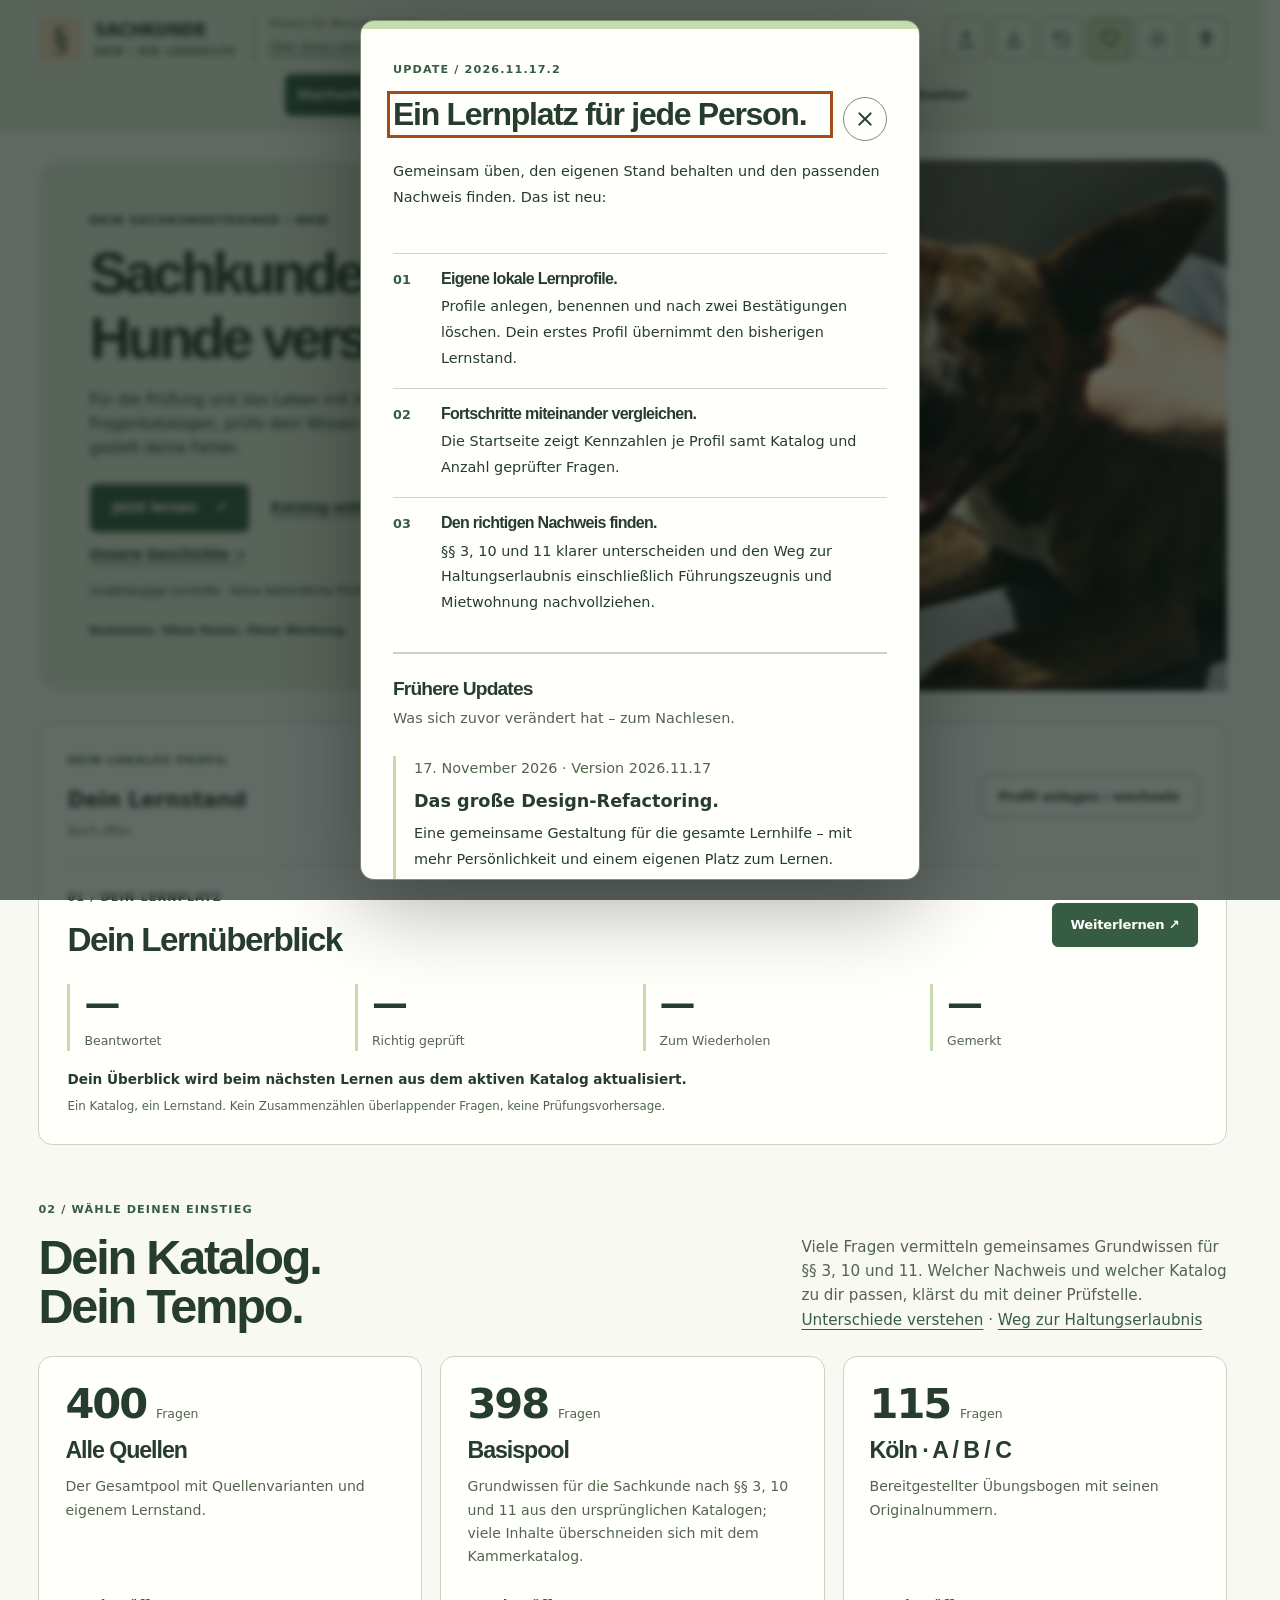
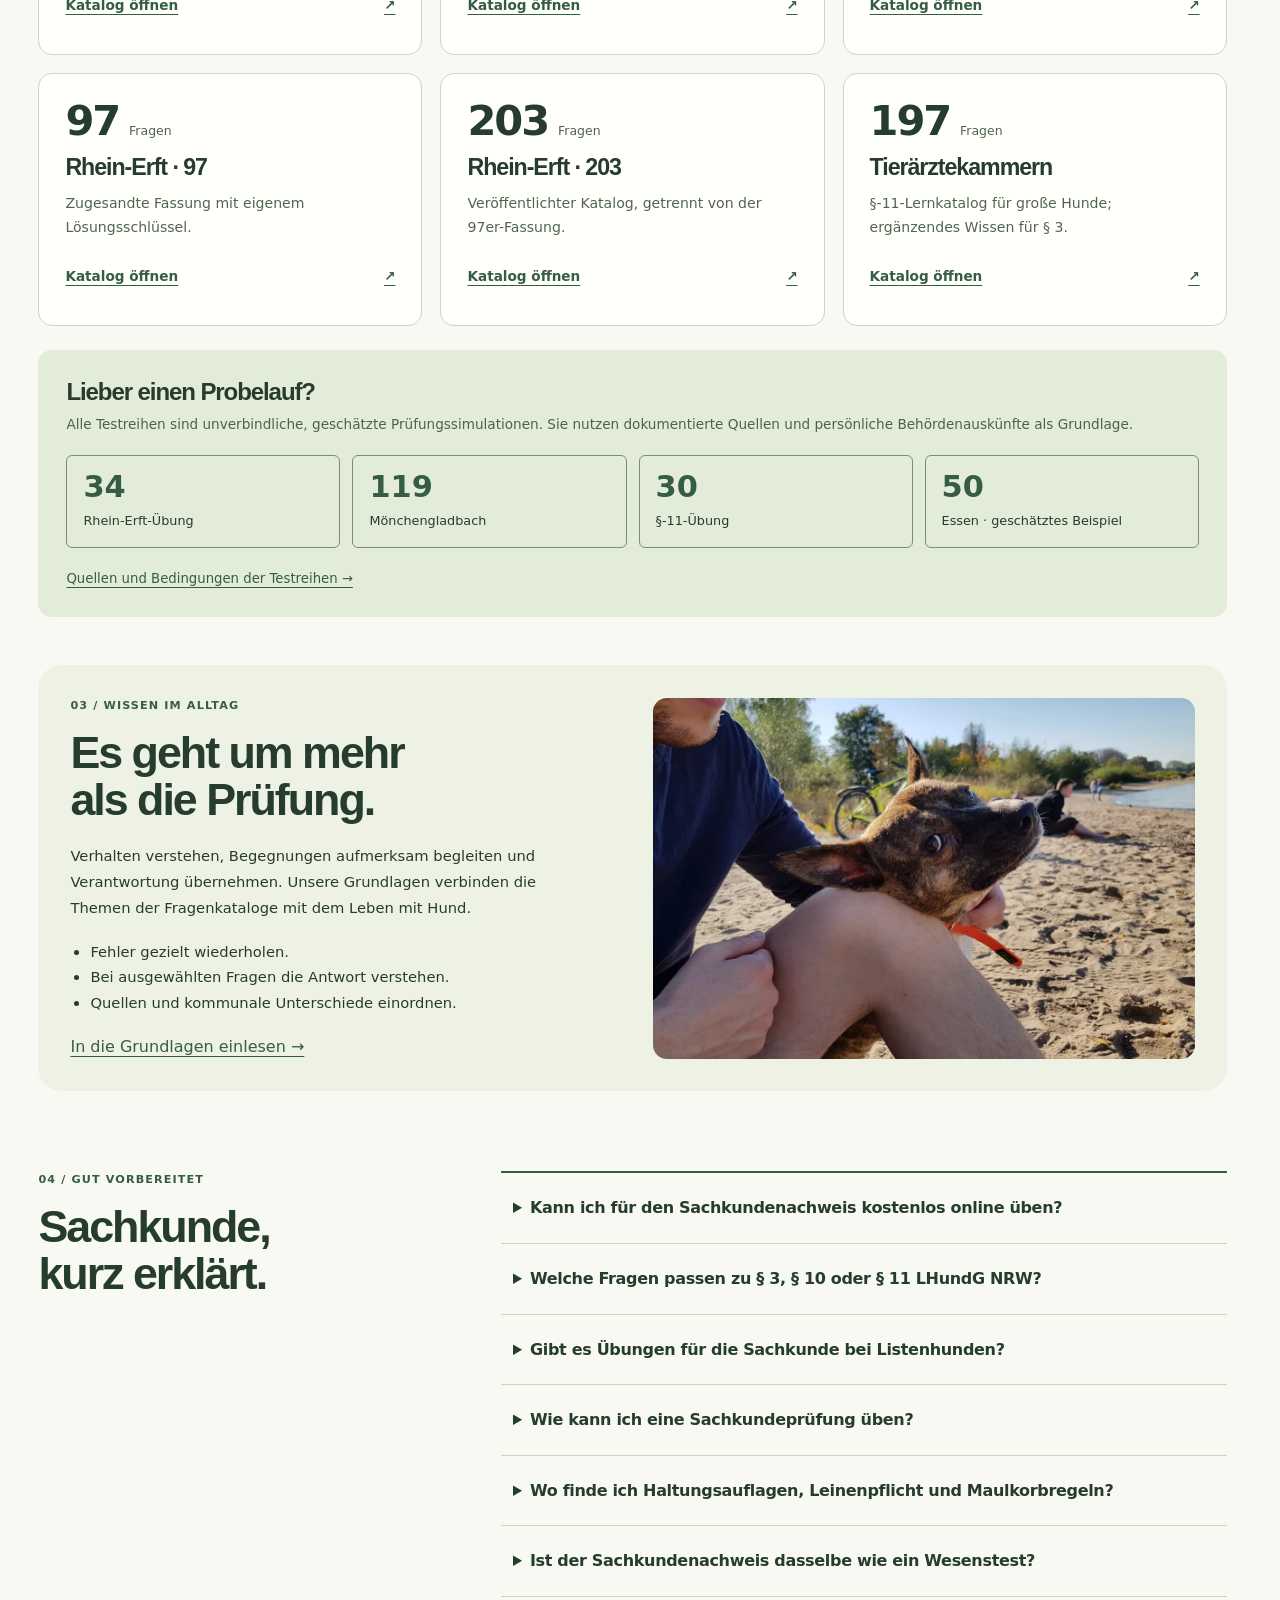
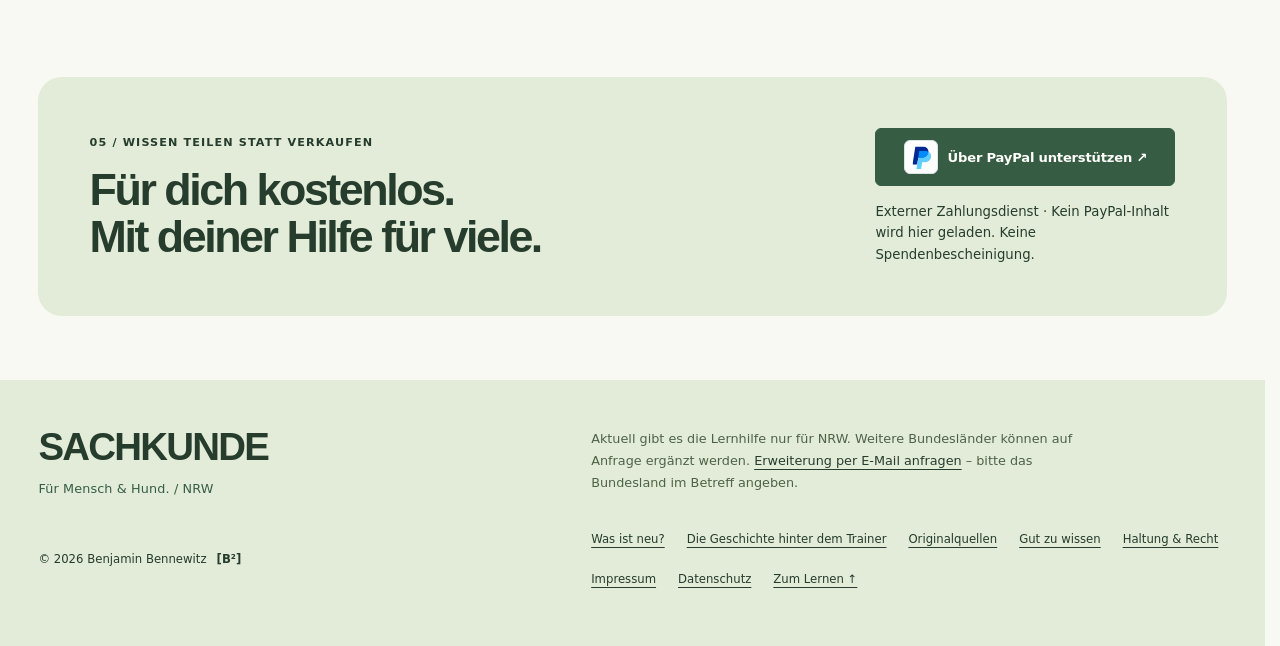
==== commit 0f6abb09: "fix(ui): refine mobile learning controls, sticky overview header and close icons" ====
--- a/index.html
+++ b/index.html
@@ -29,7 +29,7 @@
   <link rel="stylesheet" href="styles/character.css?v=62">
   <link rel="stylesheet" href="styles/editorial-identity.css?v=62">
   <link rel="stylesheet" href="styles/accessibility.css?v=58">
-  <link rel="stylesheet" href="styles/page-tools.css?v=62">
+  <link rel="stylesheet" href="styles/page-tools.css?v=69">
   <link rel="stylesheet" href="styles/learner-profiles.css?v=64">
   <link rel="stylesheet" href="styles/magazine.css?v=65">
   <link rel="stylesheet" href="styles/learning-overview.css?v=57">
@@ -316,23 +316,23 @@
   <script src="scripts/ui/learning-overview.js?v=64" defer></script>
   <script src="scripts/ui/learning-entry.js?v=55" defer></script>
   <script src="scripts/site-config.js?v=38" defer></script>
-  <script src="scripts/ui/shared.js?v=62" defer></script>
-  <script src="scripts/ui/modal.js?v=58" defer></script>
+  <script src="scripts/ui/shared.js?v=67" defer></script>
+  <script src="scripts/ui/modal.js?v=67" defer></script>
   <script src="scripts/ui/story.js?v=62" defer></script>
-  <script src="scripts/ui/toast-item.js?v=38" defer></script>
+  <script src="scripts/ui/toast-item.js?v=67" defer></script>
   <script src="scripts/ui/toasts.js?v=38" defer></script>
   <script src="scripts/ui/support.js?v=38" defer></script>
-  <script src="scripts/ui/navigation.js?v=51" defer></script>
+  <script src="scripts/ui/navigation.js?v=67" defer></script>
   <script src="scripts/ui/accessibility-speech.js?v=55" defer></script>
   <script src="scripts/ui/accessibility-panel.js?v=58" defer></script>
   <script src="scripts/ui/release.js?v=65" defer></script>
-  <script src="scripts/ui/page-tools.js?v=62" defer></script>
+  <script src="scripts/ui/page-tools.js?v=67" defer></script>
   <script src="scripts/ui/learner-panel.js?v=64" defer></script>
   <script src="scripts/ui/common.js?v=63" defer></script>
   <script src="scripts/ui/select-view.js?v=55" defer></script>
   <script src="scripts/ui/select-keyboard.js?v=38" defer></script>
   <script src="scripts/ui/select.js?v=38" defer></script>
-  <script src="scripts/ui/controls.js?v=38" defer></script>
+  <script src="scripts/ui/controls.js?v=67" defer></script>
 </body>
 
 </html>
--- a/styles/page-tools.css
+++ b/styles/page-tools.css
@@ -19,6 +19,7 @@
    INHALTSVERZEICHNIS
    01   Ortsübersicht und Bildausschnitt
    02   Zum Seitenanfang
+   03   Lokale Schließen-Symbole
    ========================================================================== */
 
 /* ===========================================================================
@@ -107,3 +108,30 @@
 @media print {
   .scroll-top { display: none; }
 }
+
+
+/* ===========================================================================
+   03   Lokale Schließen-Symbole
+   ========================================================================== */
+
+.ui-close-icon { display: block; position: relative; flex: 0 0 18px; width: 18px; height: 18px; }
+.ui-close-icon::before, .ui-close-icon::after {
+  content: '';
+  position: absolute;
+  top: 50%;
+  left: 50%;
+  width: 18px;
+  height: 2px;
+  border-radius: 1px;
+  background: currentColor;
+  transform: translate(-50%, -50%) rotate(45deg);
+}
+.ui-close-icon::after { transform: translate(-50%, -50%) rotate(-45deg); }
+:is(.ui-modal-close, .toast-close, .search-clear, .mobile-navigation-close) {
+  display: inline-flex;
+  align-items: center;
+  justify-content: center;
+  line-height: 1;
+}
+:is(.ui-modal-close, .toast-close, .search-clear) { padding: 0; }
+.mobile-navigation-close { gap: 8px; }
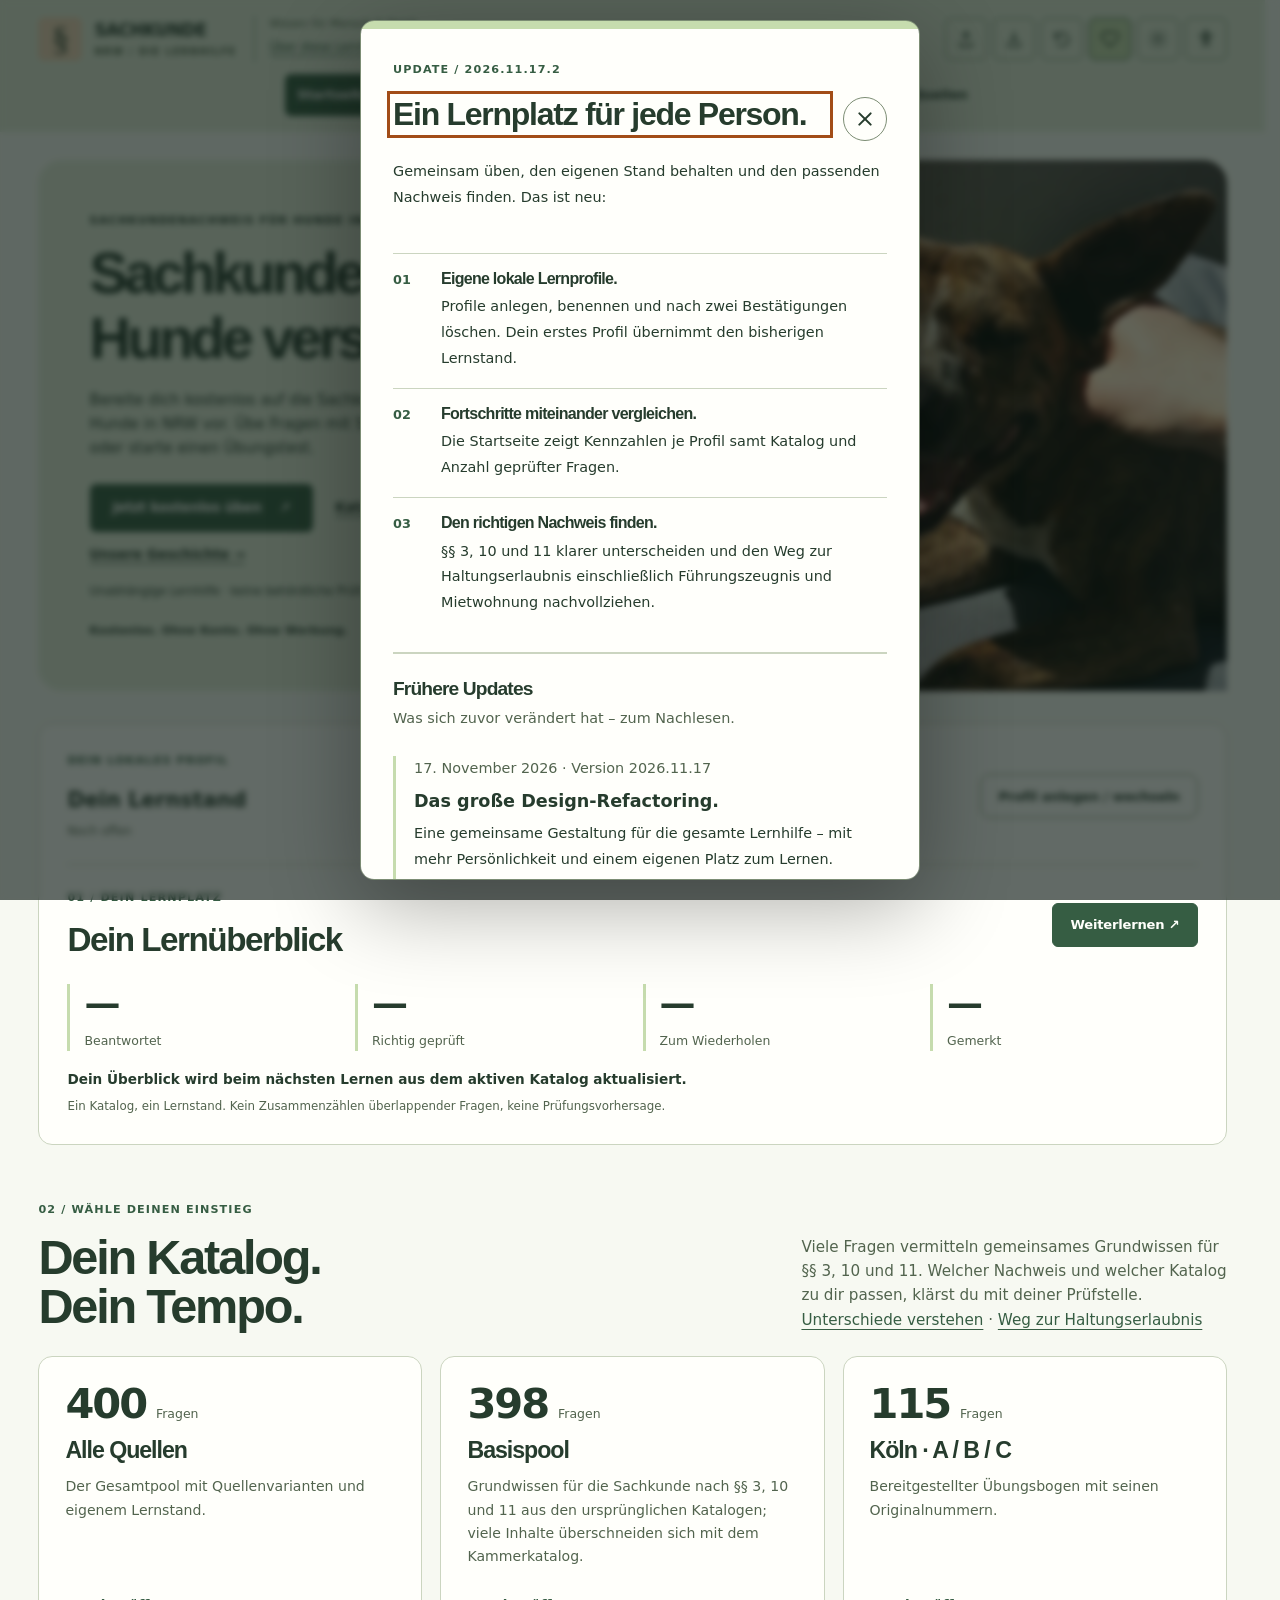
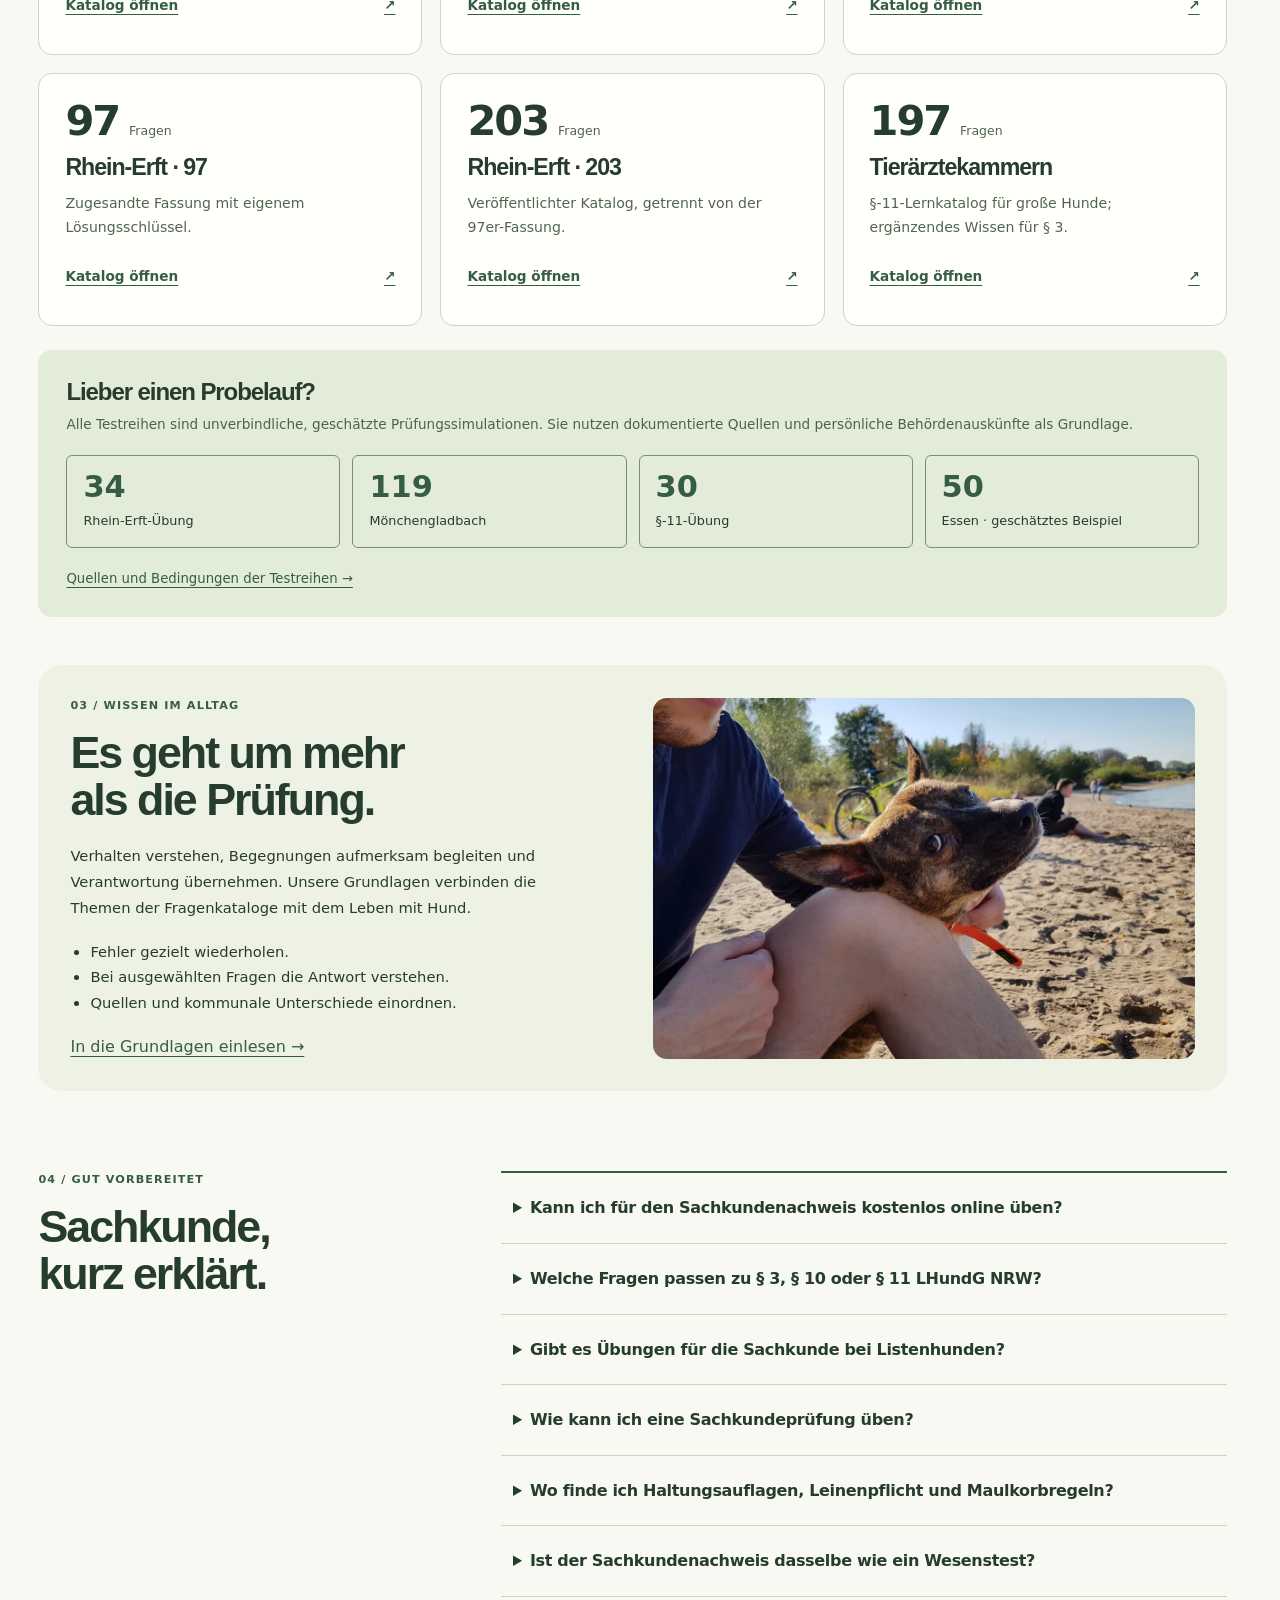
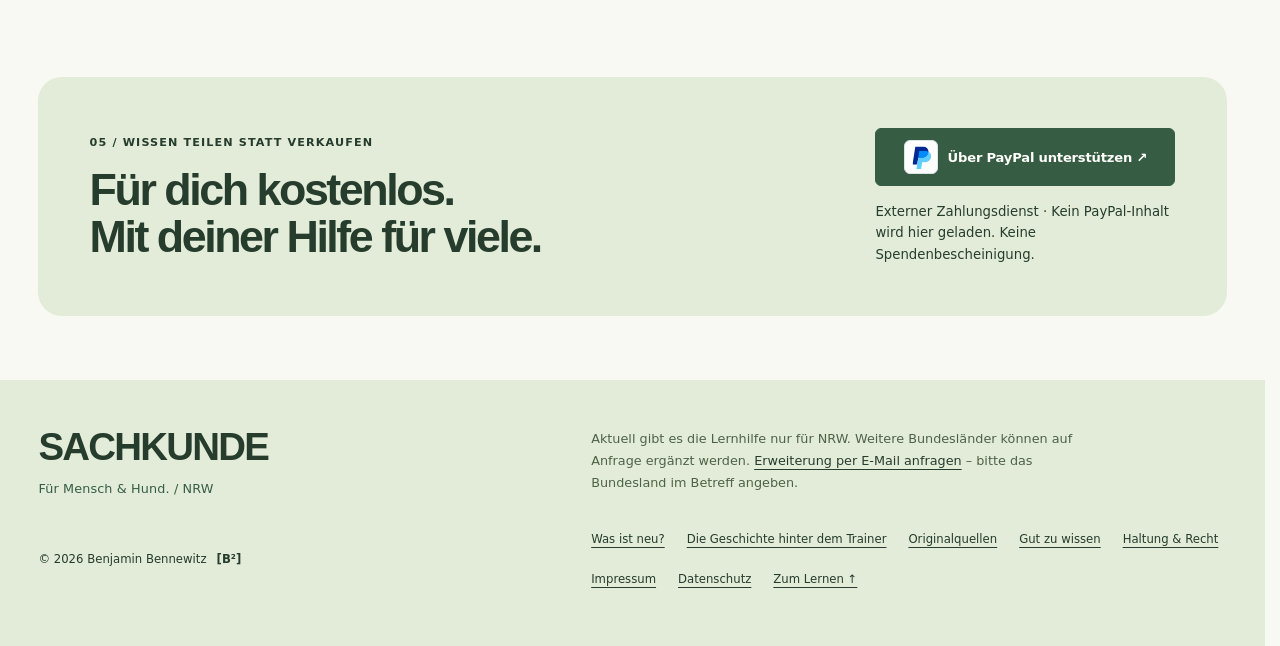
==== commit dc3b7343: "fix(seo): refine page titles and highlight free practice" ====
--- a/index.html
+++ b/index.html
@@ -7,26 +7,27 @@
   <meta name="color-scheme" content="light dark">
   <meta name="theme-color" content="#1d4233">
   <meta name="robots" content="index,follow">
-  <title>Sachkundenachweis Hund NRW: kostenloser Online-Trainer</title>
+  <title>Sachkundenachweis Hund NRW – kostenlos üben</title>
   <meta name="description"
-    content="Sachkundenachweis für Hunde in NRW: kostenlos online üben, mit Fragenkatalogen, Sofort-Feedback und Testreihen. Ohne Anmeldung, mit Originalquellen.">
+    content="Übe kostenlos für den Sachkundenachweis für Hunde in NRW. Mit Fragenkatalogen, Sofort-Feedback und Übungstests. Ohne Anmeldung und ohne Werbung.">
 
   <meta property="og:type" content="website">
   <meta property="og:locale" content="de_DE">
-  <meta property="og:title" content="Sachkundenachweis Hund NRW: kostenloser Online-Trainer">
+  <meta property="og:title" content="Sachkundenachweis Hund NRW – kostenlos üben">
   <meta property="og:description"
-    content="Sachkundenachweis für Hunde in NRW: kostenlos online üben, mit Fragenkatalogen, Sofort-Feedback und Testreihen. Ohne Anmeldung, mit Originalquellen.">
+    content="Übe kostenlos für den Sachkundenachweis für Hunde in NRW. Mit Fragenkatalogen, Sofort-Feedback und Übungstests. Ohne Anmeldung und ohne Werbung.">
 
   <meta name="twitter:card" content="summary">
   <link rel="icon" href="favicon.svg" type="image/svg+xml" sizes="any">
   <link rel="icon" href="favicon.png" type="image/png" sizes="96x96">
   <link rel="shortcut icon" href="favicon.ico" type="image/x-icon">
+  <link rel="preload" href="templates/site-header.html" as="fetch" crossorigin>
   <script src="scripts/ui/accessibility-state.js?v=56"></script>
   <script src="scripts/ui/theme.js?v=38"></script>
   <link rel="stylesheet" href="styles/tokens.css?v=62">
-  <link rel="stylesheet" href="styles/interface.css?v=49">
-  <link rel="stylesheet" href="styles/navigation.css?v=52">
-  <link rel="stylesheet" href="styles/character.css?v=62">
+  <link rel="stylesheet" href="styles/interface.css?v=50">
+  <link rel="stylesheet" href="styles/navigation.css?v=72">
+  <link rel="stylesheet" href="styles/character.css?v=63">
   <link rel="stylesheet" href="styles/editorial-identity.css?v=62">
   <link rel="stylesheet" href="styles/accessibility.css?v=58">
   <link rel="stylesheet" href="styles/page-tools.css?v=69">
@@ -48,70 +49,19 @@
 
 <body>
   <a class="skip-link" href="lernen.html#trainer">Zum Lerntrainer</a>
-  <header class="site-header wrap" id="geschichte">
-    <!-- BLOCK START: Marke und Projekthinweise -->
-    <div class="header-brand-group"><a class="brand" href="./" aria-label="Sachkunde NRW – Startseite"><span
-          class="brand-mark" aria-hidden="true">§</span><span>SACHKUNDE<span class="brand-sub">NRW / DIE
-            LERNHILFE</span></span></a>
-      <div class="header-project">
-        <p>Wissen für Mensch &amp; Hund.</p>
-        <a href="impressum.html#haftung" data-open-about aria-haspopup="dialog">Über diese Lernhilfe</a>
-      </div>
-    </div>
-    <!-- BLOCK END: Marke und Projekthinweise -->
-    <nav class="header-nav" aria-label="Hauptnavigation">
-      <a href="./" aria-current="page">Startseite</a>
-      <a href="lernen.html#trainer">Lernen</a>
-      <a href="grundlagen.html">Grundlagen</a>
-      <a href="gut-zu-wissen.html">Gut zu wissen</a>
-      <a href="hundewissen.html">Haltung &amp; Recht</a>
-      <a href="quellen.html">Quellen</a>
-    </nav>
-    <div class="header-tools" role="group" aria-label="Darstellung und Lernwerkzeuge"><a class="icon-button"
-        aria-label="Lernstand laden – im Trainer" href="lernen.html?action=import#trainer"><svg class="" width="20" height="20"
-          viewBox="0 0 24 24" fill="none" stroke="currentColor" stroke-width="1.7" stroke-linecap="round"
-          stroke-linejoin="round" aria-hidden="true">
-          <path d="M12 16V4m-4 4 4-4 4 4M5 16v5h14v-5" />
-        </svg><span class="tool-tip" aria-hidden="true">Laden im Trainer</span></a><a class="icon-button"
-        aria-label="Lernstand sichern – im Trainer" href="lernen.html?action=export#trainer"><svg class="" width="20" height="20"
-          viewBox="0 0 24 24" fill="none" stroke="currentColor" stroke-width="1.7" stroke-linecap="round"
-          stroke-linejoin="round" aria-hidden="true">
-          <path d="M12 3v12m-4-4 4 4 4-4M5 16v5h14v-5" />
-        </svg><span class="tool-tip" aria-hidden="true">Sichern im Trainer</span></a><a class="icon-button"
-        aria-label="Lernbereich zurücksetzen – im Trainer" href="lernen.html?action=reset#trainer"><svg class="" width="20"
-          height="20" viewBox="0 0 24 24" fill="none" stroke="currentColor" stroke-width="1.7" stroke-linecap="round"
-          stroke-linejoin="round" aria-hidden="true">
-          <path d="M4 11a8 8 0 1 1 2 7M4 4v7h7" />
-        </svg><span class="tool-tip" aria-hidden="true">Zurücksetzen im Trainer</span></a><button class="icon-button"
-        type="button" aria-label="Über PayPal unterstützen" data-open-support><svg class="" width="20" height="20"
-          viewBox="0 0 24 24" fill="none" stroke="currentColor" stroke-width="1.7" stroke-linecap="round"
-          stroke-linejoin="round" aria-hidden="true">
-          <path
-            d="M20.8 4.6a5.4 5.4 0 0 0-7.6 0L12 5.8l-1.2-1.2a5.4 5.4 0 0 0-7.6 7.6L12 21l8.8-8.8a5.4 5.4 0 0 0 0-7.6Z" />
-        </svg><span class="tool-tip" aria-hidden="true">Über PayPal unterstützen</span></button><button
-        class="icon-button" type="button" aria-label="Farbschema wechseln" id="themeToggle"><svg class="theme-sun"
-          width="20" height="20" viewBox="0 0 24 24" fill="none" stroke="currentColor" stroke-width="1.7"
-          stroke-linecap="round" stroke-linejoin="round" aria-hidden="true">
-          <circle cx="12" cy="12" r="4" />
-          <path d="M12 1v2m0 18v2M1 12h2m18 0h2M4 4l1.5 1.5m13 13L20 20M4 20l1.5-1.5m13-13L20 4" />
-        </svg><svg class="theme-moon" width="20" height="20" viewBox="0 0 24 24" fill="none" stroke="currentColor"
-          stroke-width="1.7" stroke-linecap="round" stroke-linejoin="round" aria-hidden="true">
-          <path d="M20.5 14A8.5 8.5 0 0 1 10 3.5 8.5 8.5 0 1 0 20.5 14Z" />
-        </svg><span class="tool-tip" aria-hidden="true">Farbschema wechseln</span></button><button class="icon-button" type="button" data-open-accessibility aria-label="Barrierefreiheit einstellen" aria-haspopup="dialog">
-        <svg width="20" height="20" viewBox="0 0 24 24" fill="none" stroke="currentColor" stroke-width="1.8" stroke-linecap="round" aria-hidden="true">
-          <circle cx="12" cy="4" r="2"/><path d="M4 8h16m-8 0v6m0 0-4 7m4-7 4 7M8 8l1 6m7-6-1 6"/>
-        </svg><span class="tool-tip" aria-hidden="true">Barrierefreiheit</span></button></div>
+  <header class="site-header wrap" data-layout-src="templates/site-header.html" id="geschichte">
+    <a href="lernen.html#trainer">Zum Lerntrainer</a>
   </header>
   <main>
     <!-- BLOCK START: Einstieg für Mensch und Hund -->
     <section class="hero hero--companion wrap" aria-labelledby="heroTitle">
       <div class="hero-copy">
-        <p class="eyebrow">Dein Sachkundetrainer / NRW</p>
+        <p class="eyebrow">Sachkundenachweis für Hunde in NRW</p>
         <h1 id="heroTitle">Sachkunde lernen.<span>Hunde verstehen.</span></h1>
-        <p class="hero-intro">Für die Prüfung und das Leben mit Hund. Übe mit Fragenkatalogen, prüfe dein Wissen
-          und wiederhole gezielt deine Fehler.</p>
+        <p class="hero-intro">Bereite dich kostenlos auf die Sachkundeprüfung für Hunde in NRW vor. Übe Fragen
+          mit Sofort-Feedback oder starte einen Übungstest.</p>
         <div class="hero-links">
-          <a class="primary button" href="lernen.html#trainer">Jetzt lernen <span aria-hidden="true">↗</span></a>
+          <a class="primary button" href="lernen.html#trainer">Jetzt kostenlos üben <span aria-hidden="true">↗</span></a>
           <a href="#kataloge">Katalog wählen →</a>
           <a href="#geschichte" data-open-story aria-haspopup="dialog">Unsere Geschichte →</a>
         </div>
@@ -291,22 +241,8 @@
       </div>
     </section>
   </main>
-  <footer class="site-footer wrap">
-    <!-- BLOCK START: Gemeinsame Fußzeilenmarke -->
-    <a class="footer-brand" href="./">SACHKUNDE<span>Für Mensch &amp; Hund. / NRW</span></a>
-    <!-- BLOCK END: Gemeinsame Fußzeilenmarke -->
-    <p class="footer-scope">Aktuell gibt es die Lernhilfe nur für NRW. Weitere Bundesländer können auf Anfrage ergänzt
-      werden. <a
-        href="mailto:kontakt@design-code-repeat.de?subject=Sachkundenachweis%20f%C3%BCr%20Hunde%20%28Bundesland%29">Erweiterung
-        per E-Mail anfragen</a> – bitte das Bundesland im Betreff angeben.</p>
-
-    <p class="footer-credit">© 2026 Benjamin Bennewitz <a class="developer-tag" href="https://design-code-repeat.de/"
-        aria-label="Entwicklung und Design: Benjamin Bennewitz">[B²]</a></p>
-    <nav aria-label="Rechtliches und Informationen"><a href="./" data-open-release aria-haspopup="dialog">Was ist neu?</a><a href="./#geschichte" data-open-story
-        aria-haspopup="dialog">Die Geschichte hinter dem Trainer</a><a href="quellen.html">Originalquellen</a><a
-        href="gut-zu-wissen.html">Gut zu wissen</a><a href="hundewissen.html">Haltung &amp; Recht</a><a
-        href="impressum.html">Impressum</a><a href="datenschutz.html">Datenschutz</a><a href="lernen.html#trainer">Zum Lernen ↑</a>
-    </nav>
+  <footer class="site-footer wrap" data-layout-src="templates/site-footer.html">
+    <nav aria-label="Rechtliches"><a href="impressum.html">Impressum</a><a href="datenschutz.html">Datenschutz</a></nav>
   </footer>
   <noscript>
     <p class="wrap context-note">Der interaktive Trainer benötigt JavaScript. Die <a
@@ -315,20 +251,21 @@
   <script src="scripts/ui/learner-state.js?v=64" defer></script>
   <script src="scripts/ui/learning-overview.js?v=64" defer></script>
   <script src="scripts/ui/learning-entry.js?v=55" defer></script>
+  <script src="scripts/ui/include.js?v=1" defer></script>
   <script src="scripts/site-config.js?v=38" defer></script>
   <script src="scripts/ui/shared.js?v=67" defer></script>
   <script src="scripts/ui/modal.js?v=67" defer></script>
-  <script src="scripts/ui/story.js?v=62" defer></script>
+  <script src="scripts/ui/story.js?v=63" defer></script>
   <script src="scripts/ui/toast-item.js?v=67" defer></script>
   <script src="scripts/ui/toasts.js?v=38" defer></script>
   <script src="scripts/ui/support.js?v=38" defer></script>
-  <script src="scripts/ui/navigation.js?v=67" defer></script>
+  <script src="scripts/ui/navigation.js?v=69" defer></script>
   <script src="scripts/ui/accessibility-speech.js?v=55" defer></script>
   <script src="scripts/ui/accessibility-panel.js?v=58" defer></script>
   <script src="scripts/ui/release.js?v=65" defer></script>
   <script src="scripts/ui/page-tools.js?v=67" defer></script>
   <script src="scripts/ui/learner-panel.js?v=64" defer></script>
-  <script src="scripts/ui/common.js?v=63" defer></script>
+  <script src="scripts/ui/common.js?v=64" defer></script>
   <script src="scripts/ui/select-view.js?v=55" defer></script>
   <script src="scripts/ui/select-keyboard.js?v=38" defer></script>
   <script src="scripts/ui/select.js?v=38" defer></script>
--- a/styles/tokens.css
+++ b/styles/tokens.css
@@ -156,4 +156,4 @@
     --control-hover: #3d5840;
     --shadow: none;
   }
-}
+}
--- a/styles/interface.css
+++ b/styles/interface.css
@@ -4025,6 +4025,7 @@
     transition: none;
   }
 }
+
 /* ==========================================================================
    11   Auffindbare Sammlungen und gemeinsame Bewegungsregeln
    12   Persönliche Entstehungsgeschichte
@@ -4137,6 +4138,7 @@
 
 /* Die Systempräferenz unterbindet sowohl native Höhenanimation als auch ergänzende CSS-Bewegung. */
 @media (prefers-reduced-motion: reduce) {
+
   .select-menu,
   .nav-details>summary>span,
   .test-options>summary>span,
@@ -4147,6 +4149,7 @@
 
 /* Reduzierte Bewegung hat Vorrang vor sämtlichen nativen Scrollanimationen. */
 @media (prefers-reduced-motion: reduce) {
+
   html,
   .question-stage,
   .question-nav,
@@ -4160,15 +4163,31 @@
    12   Persönliche Entstehungsgeschichte
    ========================================================================== */
 
-/* Mehr Platz für den redaktionellen Lesetext, ohne andere Modale zu verändern. */
+/* Der Dialogkopf bleibt erreichbar, während der redaktionelle Lesetext darunter scrollt. */
 .ui-modal:has(.story-content) {
   width: min(840px, calc(100% - 32px));
   max-height: calc(100dvh - 32px);
 }
 
 .ui-modal:has(.story-content) .ui-modal-inner {
+  --story-gutter: clamp(20px, 4vw, 36px);
+  grid-template-columns: minmax(0, 1fr);
   gap: 18px;
-  padding: clamp(20px, 4vw, 36px);
+  padding: 0 0 var(--story-gutter);
+}
+
+.ui-modal:has(.story-content) .ui-modal-heading {
+  position: sticky;
+  top: 0;
+  z-index: 1;
+  align-items: center;
+  padding: max(12px, env(safe-area-inset-top)) var(--story-gutter) 12px;
+  background: var(--surface);
+  overflow-wrap: anywhere;
+}
+
+.ui-modal:has(.story-content) .ui-modal-inner> :not(.ui-modal-heading) {
+  margin-inline: var(--story-gutter);
 }
 
 .ui-modal:has(.story-content) #uiModalMessage {
@@ -4180,37 +4199,6 @@
   display: grid;
   gap: 22px;
   min-width: 0;
-}
-
-.story-close {
-  position: sticky;
-  top: 10px;
-  z-index: 1;
-  display: grid;
-  place-items: center;
-  justify-self: end;
-  width: 44px;
-  height: 44px;
-  margin: -9px 2px -66px 0;
-  padding: 0;
-  border: 1px solid var(--control-line);
-  border-radius: 50%;
-  background: var(--surface);
-  color: var(--text);
-  font-size: 1.8rem;
-  line-height: 1;
-  box-shadow: 0 3px 14px #0002;
-}
-
-.story-close:hover {
-  border-color: var(--accent);
-  color: var(--accent);
-  background: var(--accent-bg);
-}
-
-.story-close:focus-visible {
-  outline: 3px solid var(--accent);
-  outline-offset: 3px;
 }
 
 .story-photo {
@@ -4275,7 +4263,7 @@
 @media (max-width: 600px) {
   .ui-modal:has(.story-content) {
     inset: 0;
-    width: 100vw;
+    width: 100%;
     max-width: none;
     height: 100dvh;
     max-height: 100dvh;
@@ -4292,4 +4280,4 @@
   .story-copy {
     gap: 15px;
   }
-}
+}
--- a/styles/navigation.css
+++ b/styles/navigation.css
@@ -17,12 +17,12 @@
 
 /* ===========================================================================
    INHALTSVERZEICHNIS
-   01   Gemeinsame Navigation
+   01   Gemeinsame Navigation und Platzreserve
    02   Bildschirmfüllendes mobiles Menü
    ========================================================================== */
 
 /* ===========================================================================
-   01   Gemeinsame Navigation
+   01   Gemeinsame Navigation und Platzreserve
    ========================================================================== */
 
 .header-navigation-panel {
@@ -38,13 +38,60 @@
   display: none;
 }
 
+@media screen {
+  .site-header[data-layout-src] {
+    min-block-size: 76px;
+  }
+}
+
+@media screen and (min-width: 801px) and (max-width: 1280px) {
+  body:not(.learning-page) .site-header[data-layout-src] {
+    min-block-size: 130px;
+  }
+}
+
 /* ===========================================================================
    02   Bildschirmfüllendes mobiles Menü
    ========================================================================== */
 
+/* Das mobile Raster gilt vor dem DOM-Umbau; ohne JavaScript bleiben die Links sichtbar. */
+@media screen and (scripting: enabled) and (max-width: 800px) {
+  .site-header.wrap {
+    grid-template-columns: minmax(0, 1fr) 44px 44px;
+    gap: 10px;
+    padding-block: 12px;
+  }
+
+  .site-header.wrap>.header-brand-group {
+    grid-column: 1;
+    grid-row: 1;
+  }
+
+  .site-header.wrap>.header-nav,
+  .site-header.wrap>.header-tools,
+  .site-header.wrap>.header-brand-group>.header-project {
+    display: none;
+  }
+}
+
 @media (max-width: 800px) {
   html:has(.has-mobile-navigation) {
     scroll-padding-top: 88px;
+  }
+
+  .site-header[data-layout-src] {
+    min-block-size: 68px;
+  }
+
+  .site-header[data-layout-failed] {
+    grid-template-columns: minmax(0, 1fr);
+  }
+
+  .site-header[data-layout-failed]>.header-tools {
+    display: flex;
+    flex-wrap: wrap;
+    grid-column: 1;
+    grid-row: auto;
   }
 
   .site-header.has-mobile-navigation {
@@ -53,12 +100,19 @@
     padding-block: 12px;
   }
 
+  .site-header .brand {
+    grid-template-columns: 44px minmax(0, 1fr);
+    gap: 14px;
+    max-width: 100%;
+    overflow-wrap: anywhere;
+  }
+
   .has-mobile-navigation .header-brand-group {
     grid-column: 1;
     grid-row: 1;
   }
 
-  .has-mobile-navigation > [data-open-support] {
+  .has-mobile-navigation>[data-open-support] {
     grid-column: 2;
     grid-row: 1;
     width: 44px;
@@ -88,7 +142,8 @@
   }
 
   .mobile-navigation-overlay[open] {
-    display: block;
+    display: flex;
+    flex-direction: column;
     position: fixed;
     inset: 0;
     width: 100%;
@@ -102,8 +157,7 @@
     background: var(--bg);
     color: var(--text);
     font: inherit;
-    overflow-y: auto;
-    overscroll-behavior: contain;
+    overflow: hidden;
   }
 
   .mobile-navigation-overlay::backdrop {
@@ -115,9 +169,7 @@
     justify-content: space-between;
     align-items: center;
     gap: 16px;
-    position: sticky;
-    top: 0;
-    z-index: 1;
+    flex: none;
     padding: max(16px, env(safe-area-inset-top)) max(20px, env(safe-area-inset-right)) 16px max(20px, env(safe-area-inset-left));
     border-bottom: 1px solid var(--line);
     background: var(--bg);
@@ -151,7 +203,13 @@
 
   .mobile-navigation-overlay .header-navigation-panel:not([hidden]) {
     display: grid;
+    align-content: start;
+    grid-template-columns: minmax(0, 1fr);
     gap: 24px;
+    min-height: 0;
+    overflow-y: auto;
+    overscroll-behavior: contain;
+    overflow-wrap: anywhere;
     padding: 12px max(20px, env(safe-area-inset-right)) max(24px, env(safe-area-inset-bottom)) max(20px, env(safe-area-inset-left));
   }
 
@@ -195,7 +253,7 @@
     border-block: 1px solid var(--line);
   }
 
-  .header-navigation-panel .header-tools > .icon-button {
+  .header-navigation-panel .header-tools>.icon-button {
     display: flex;
     justify-content: start;
     gap: 8px;
@@ -228,4 +286,4 @@
   .header-navigation-panel .header-project a {
     min-height: 44px;
   }
-}
+}
--- a/styles/character.css
+++ b/styles/character.css
@@ -38,14 +38,17 @@
     width: min(1440px, calc(100% - var(--page-gutter) * 2));
   }
 
-  h1, h2, h3 {
+  h1,
+  h2,
+  h3 {
     font-family: var(--display-font);
     font-weight: 750;
     letter-spacing: -.045em;
     text-wrap: balance;
   }
 
-  .eyebrow, .panel-kicker {
+  .eyebrow,
+  .panel-kicker {
     font-family: var(--body-font);
     font-size: .7rem;
     font-weight: 750;
@@ -53,11 +56,19 @@
     text-transform: uppercase;
   }
 
-  button, .button, input, select, .select-trigger, .feedback-toggle {
-    border-radius: var(--radius-sm);
-  }
-
-  .primary, .secondary, .button, .feedback-toggle {
+  button,
+  .button,
+  input,
+  select,
+  .select-trigger,
+  .feedback-toggle {
+    border-radius: var(--radius-sm);
+  }
+
+  .primary,
+  .secondary,
+  .button,
+  .feedback-toggle {
     min-height: 44px;
     font-weight: 700;
     letter-spacing: -.015em;
@@ -74,7 +85,8 @@
     color: var(--on-accent);
   }
 
-  .primary:active, .secondary:active {
+  .primary:active,
+  .secondary:active {
     box-shadow: inset 0 0 0 2px currentColor;
   }
 
@@ -83,7 +95,10 @@
     color: var(--text);
   }
 
-  input, select, .select-trigger, .search-control {
+  input,
+  select,
+  .select-trigger,
+  .search-control {
     background: var(--answer-bg);
     border-color: var(--control-line);
     border-radius: var(--radius-sm);
@@ -246,7 +261,8 @@
     color: var(--highlight-ink);
   }
 
-  .hero--companion a:focus-visible, .support-section a:focus-visible {
+  .hero--companion a:focus-visible,
+  .support-section a:focus-visible {
     outline-color: var(--focus);
   }
 
@@ -312,11 +328,13 @@
     min-height: 36px;
   }
 
-  .site-footer a:focus-visible, .companion a:focus-visible {
+  .site-footer a:focus-visible,
+  .companion a:focus-visible {
     outline-color: var(--accent);
   }
 
-  .ui-modal, .ui-toast {
+  .ui-modal,
+  .ui-toast {
     border-radius: var(--radius-md);
   }
 
@@ -378,6 +396,11 @@
     gap: 24px;
     margin-top: 40px;
     padding-block: 36px;
+    overflow-wrap: anywhere;
+  }
+
+  .site-footer .footer-credit {
+    flex-wrap: wrap;
   }
 
   .site-footer .footer-scope {
@@ -386,8 +409,11 @@
 }
 
 @media screen and (prefers-reduced-motion: no-preference) {
-  .primary, .secondary, .icon-button, .select-trigger {
+
+  .primary,
+  .secondary,
+  .icon-button,
+  .select-trigger {
     transition: background-color 150ms ease, border-color 150ms ease, color 150ms ease;
   }
-}
-
+}
--- a/styles/editorial-identity.css
+++ b/styles/editorial-identity.css
@@ -45,7 +45,8 @@
     align-self: center;
   }
 
-  .hero--companion .eyebrow, .hero--companion .hero-warning {
+  .hero--companion .eyebrow,
+  .hero--companion .hero-warning {
     color: var(--text);
   }
 
@@ -133,6 +134,7 @@
   }
 
 }
+
 /* ===========================================================================
    02   Seitenauftakte, Wissen und Quellen
    ========================================================================== */
@@ -168,7 +170,8 @@
     max-width: none;
   }
 
-  .prose p, .prose li {
+  .prose p,
+  .prose li {
     color: var(--text);
     font-size: .96rem;
     line-height: 1.8;
@@ -179,7 +182,10 @@
     font-size: clamp(1.5rem, 2.6vw, 2rem);
   }
 
-  .legal-disclaimer, .context-note, .travel-note, .release-note {
+  .legal-disclaimer,
+  .context-note,
+  .travel-note,
+  .release-note {
     padding: 18px 22px;
     border: 1px solid var(--line);
     border-inline-start: 5px solid var(--rust);
@@ -251,15 +257,17 @@
     border-radius: var(--radius-md);
   }
 
-  .travel-card, .keyboard-guide > div {
+  .travel-card,
+  .keyboard-guide>div {
     border-radius: var(--radius-md);
     background: var(--surface);
   }
 
-  .travel-card[open] > summary {
+  .travel-card[open]>summary {
     background: var(--accent-bg);
   }
 }
+
 /* ===========================================================================
    03   FAQ und Unterstützung
    ========================================================================== */
@@ -335,12 +343,16 @@
     border-color: var(--accent);
   }
 }
+
 /* ===========================================================================
    04   Responsive Anordnung
    ========================================================================== */
 
 @media screen and (max-width: 800px) {
-  .hero--companion, .info-section, .support-section {
+
+  .hero--companion,
+  .info-section,
+  .support-section {
     grid-template-columns: minmax(0, 1fr);
   }
 
@@ -357,6 +369,7 @@
   .companion-image {
     border-radius: 0;
   }
+
   .info-section {
     gap: 28px;
     padding-block: 48px;
@@ -370,4 +383,4 @@
     justify-self: stretch;
     max-width: 100%;
   }
-}
+}
--- a/styles/accessibility.css
+++ b/styles/accessibility.css
@@ -181,7 +181,9 @@
 }
 
 @media print {
-  [data-open-accessibility], .accessibility-content {
+
+  [data-open-accessibility],
+  .accessibility-content {
     display: none;
   }
 }
@@ -193,7 +195,7 @@
     gap: 16px;
   }
 
-  .accessibility-preferences > :first-child {
+  .accessibility-preferences> :first-child {
     grid-column: 1 / -1;
   }
 
@@ -257,4 +259,4 @@
     background: var(--bad-bg);
     color: var(--bad);
   }
-}
+}
--- a/styles/page-tools.css
+++ b/styles/page-tools.css
@@ -40,18 +40,18 @@
     background: var(--surface);
   }
 
-  .city-profile > summary {
+  .city-profile>summary {
     padding: 20px;
     min-height: 72px;
     color: var(--text);
     font-weight: 700;
   }
 
-  .city-profile > summary:hover {
+  .city-profile>summary:hover {
     background: var(--control-hover);
   }
 
-  .city-profile > .city-content {
+  .city-profile>.city-content {
     padding: 0 20px 20px;
   }
 
@@ -63,7 +63,8 @@
     line-height: 1.75;
   }
 
-  .city-content p + p, .city-content ul {
+  .city-content p+p,
+  .city-content ul {
     margin-top: 16px;
   }
 
@@ -73,11 +74,15 @@
 }
 
 @media screen and (max-width: 1000px) {
-  .city-grid { grid-template-columns: repeat(2, minmax(0, 1fr)); }
+  .city-grid {
+    grid-template-columns: repeat(2, minmax(0, 1fr));
+  }
 }
 
 @media screen and (max-width: 600px) {
-  .city-grid { grid-template-columns: minmax(0, 1fr); }
+  .city-grid {
+    grid-template-columns: minmax(0, 1fr);
+  }
 }
 
 /* ===========================================================================
@@ -106,7 +111,9 @@
 }
 
 @media print {
-  .scroll-top { display: none; }
+  .scroll-top {
+    display: none;
+  }
 }
 
 
@@ -114,8 +121,16 @@
    03   Lokale Schließen-Symbole
    ========================================================================== */
 
-.ui-close-icon { display: block; position: relative; flex: 0 0 18px; width: 18px; height: 18px; }
-.ui-close-icon::before, .ui-close-icon::after {
+.ui-close-icon {
+  display: block;
+  position: relative;
+  flex: 0 0 18px;
+  width: 18px;
+  height: 18px;
+}
+
+.ui-close-icon::before,
+.ui-close-icon::after {
   content: '';
   position: absolute;
   top: 50%;
@@ -126,12 +141,22 @@
   background: currentColor;
   transform: translate(-50%, -50%) rotate(45deg);
 }
-.ui-close-icon::after { transform: translate(-50%, -50%) rotate(-45deg); }
+
+.ui-close-icon::after {
+  transform: translate(-50%, -50%) rotate(-45deg);
+}
+
 :is(.ui-modal-close, .toast-close, .search-clear, .mobile-navigation-close) {
   display: inline-flex;
   align-items: center;
   justify-content: center;
   line-height: 1;
 }
-:is(.ui-modal-close, .toast-close, .search-clear) { padding: 0; }
-.mobile-navigation-close { gap: 8px; }
+
+:is(.ui-modal-close, .toast-close, .search-clear) {
+  padding: 0;
+}
+
+.mobile-navigation-close {
+  gap: 8px;
+}
--- a/styles/learner-profiles.css
+++ b/styles/learner-profiles.css
@@ -27,62 +27,220 @@
    ========================================================================== */
 
 .learner-bar {
-  display: flex;
-  flex-wrap: wrap;
-  align-items: center;
-  justify-content: space-between;
-  gap: 16px;
-  padding-bottom: 24px;
-  margin-bottom: 24px;
-  border-bottom: 1px solid var(--line);
-}
-
-.learner-bar strong { font-size: 1.3rem; }
-.learner-bar .microcopy { display: block; margin-top: 4px; }
-.learner-switch { display: flex; justify-content: space-between; gap: 8px; width: 100%; margin-bottom: 12px; }
-.learner-switch span:first-child { overflow: hidden; text-overflow: ellipsis; white-space: nowrap; }
-.learner-switch span:last-child { flex-shrink: 0; font-size: .7rem; }
-.learner-panel, .learner-options, .learner-form { display: grid; gap: 12px; min-width: 0; }
-.learner-option { display: grid; grid-template-columns: minmax(0, 1fr) auto auto; gap: 8px; }
-.learner-option button { min-height: 44px; overflow-wrap: anywhere; }
-.learner-option button:first-child { text-align: start; }
-.learner-option .microcopy { display: block; font-weight: 400; color: inherit; }
-.learner-option [aria-pressed="true"] { border: 2px solid var(--accent); background: var(--accent-bg); }
-.learner-form { border-top: 1px solid var(--line); padding-top: 20px; margin-top: 8px; }
-.learner-form label { font-weight: 700; }
-.learner-form :is(input, select) { width: 100%; min-width: 0; min-height: 44px; color: var(--text); background: var(--surface); border: 1px solid var(--control-line); border-radius: var(--radius-sm); padding: 10px 12px; font: inherit; }
-.learner-form option { color: var(--text); background: var(--surface); }
-.learner-inherit { display: flex; align-items: center; gap: 10px; font-size: .85rem; }
-.learner-form input[type="checkbox"] { flex: 0 0 20px; width: 20px; min-height: 20px; height: 20px; padding: 0; accent-color: var(--accent); }
-.learner-error { color: var(--bad); font-size: .85rem; }
-.learner-error:empty { display: none; }
+   display: flex;
+   flex-wrap: wrap;
+   align-items: center;
+   justify-content: space-between;
+   gap: 16px;
+   padding-bottom: 24px;
+   margin-bottom: 24px;
+   border-bottom: 1px solid var(--line);
+}
+
+.learner-bar strong {
+   font-size: 1.3rem;
+}
+
+.learner-bar .microcopy {
+   display: block;
+   margin-top: 4px;
+}
+
+.learner-switch {
+   display: flex;
+   justify-content: space-between;
+   gap: 8px;
+   width: 100%;
+   margin-bottom: 12px;
+}
+
+.learner-switch span:first-child {
+   overflow: hidden;
+   text-overflow: ellipsis;
+   white-space: nowrap;
+}
+
+.learner-switch span:last-child {
+   flex-shrink: 0;
+   font-size: .7rem;
+}
+
+.learner-panel,
+.learner-options,
+.learner-form {
+   display: grid;
+   gap: 12px;
+   min-width: 0;
+}
+
+.learner-option {
+   display: grid;
+   grid-template-columns: minmax(0, 1fr) auto auto;
+   gap: 8px;
+}
+
+.learner-option button {
+   min-height: 44px;
+   overflow-wrap: anywhere;
+}
+
+.learner-option button:first-child {
+   text-align: start;
+}
+
+.learner-option .microcopy {
+   display: block;
+   font-weight: 400;
+   color: inherit;
+}
+
+.learner-option [aria-pressed="true"] {
+   border: 2px solid var(--accent);
+   background: var(--accent-bg);
+}
+
+.learner-form {
+   border-top: 1px solid var(--line);
+   padding-top: 20px;
+   margin-top: 8px;
+}
+
+.learner-form label {
+   font-weight: 700;
+}
+
+.learner-form :is(input, select) {
+   width: 100%;
+   min-width: 0;
+   min-height: 44px;
+   color: var(--text);
+   background: var(--surface);
+   border: 1px solid var(--control-line);
+   border-radius: var(--radius-sm);
+   padding: 10px 12px;
+   font: inherit;
+}
+
+.learner-form option {
+   color: var(--text);
+   background: var(--surface);
+}
+
+.learner-inherit {
+   display: flex;
+   align-items: center;
+   gap: 10px;
+   font-size: .85rem;
+}
+
+.learner-form input[type="checkbox"] {
+   flex: 0 0 20px;
+   width: 20px;
+   min-height: 20px;
+   height: 20px;
+   padding: 0;
+   accent-color: var(--accent);
+}
+
+.learner-error {
+   color: var(--bad);
+   font-size: .85rem;
+}
+
+.learner-error:empty {
+   display: none;
+}
 
 /* ===========================================================================
    02   Vergleich auf der Startseite
    ========================================================================== */
 
-.profile-comparison { margin-top: 32px; }
-.profile-comparison .overview-heading { margin-bottom: 20px; }
-.profile-comparison .overview-heading p { max-width: 54ch; }
-.profile-comparison-grid { display: grid; grid-template-columns: repeat(auto-fit, minmax(min(100%, 260px), 1fr)); gap: 16px; }
-.profile-card { display: flex; flex-direction: column; gap: 12px; min-width: 0; padding: 24px; border: 1px solid var(--line); border-radius: var(--radius-md); background: var(--surface); overflow-wrap: anywhere; }
-.profile-card[data-active="true"] { border-color: var(--accent); }
-.profile-card h3 { font-size: 1.4rem; }
-.profile-card > button { margin-top: auto; }
-.profile-kpis { display: grid; grid-template-columns: repeat(2, minmax(0, 1fr)); gap: 16px; margin: 8px 0; }
-.profile-kpis > div { display: flex; flex-direction: column; gap: 4px; }
-.profile-kpis dt { font-size: .75rem; color: var(--muted); }
-.profile-kpis dd { order: -1; margin: 0; font-size: 1.45rem; font-weight: 800; }
+.profile-comparison {
+   margin-top: 32px;
+}
+
+.profile-comparison .overview-heading {
+   margin-bottom: 20px;
+}
+
+.profile-comparison .overview-heading p {
+   max-width: 54ch;
+}
+
+.profile-comparison-grid {
+   display: grid;
+   grid-template-columns: repeat(auto-fit, minmax(min(100%, 260px), 1fr));
+   gap: 16px;
+}
+
+.profile-card {
+   display: flex;
+   flex-direction: column;
+   gap: 12px;
+   min-width: 0;
+   padding: 24px;
+   border: 1px solid var(--line);
+   border-radius: var(--radius-md);
+   background: var(--surface);
+   overflow-wrap: anywhere;
+}
+
+.profile-card[data-active="true"] {
+   border-color: var(--accent);
+}
+
+.profile-card h3 {
+   font-size: 1.4rem;
+}
+
+.profile-card>button {
+   margin-top: auto;
+}
+
+.profile-kpis {
+   display: grid;
+   grid-template-columns: repeat(2, minmax(0, 1fr));
+   gap: 16px;
+   margin: 8px 0;
+}
+
+.profile-kpis>div {
+   display: flex;
+   flex-direction: column;
+   gap: 4px;
+}
+
+.profile-kpis dt {
+   font-size: .75rem;
+   color: var(--muted);
+}
+
+.profile-kpis dd {
+   order: -1;
+   margin: 0;
+   font-size: 1.45rem;
+   font-weight: 800;
+}
 
 /* ===========================================================================
    03   Kleine Viewports und Druck
    ========================================================================== */
 
 @media screen and (max-width: 480px) {
-  .learner-option { grid-template-columns: minmax(0, 1fr); }
-  .learner-bar > button { width: 100%; }
+   .learner-option {
+      grid-template-columns: minmax(0, 1fr);
+   }
+
+   .learner-bar>button {
+      width: 100%;
+   }
 }
 
 @media print {
-  .learner-bar, .learner-switch, .profile-comparison { display: none; }
-}
+
+   .learner-bar,
+   .learner-switch,
+   .profile-comparison {
+      display: none;
+   }
+}
--- a/styles/magazine.css
+++ b/styles/magazine.css
@@ -81,12 +81,12 @@
     align-items: start;
   }
 
-  .editorial-intro > :is(p, nav) {
+  .editorial-intro> :is(p, nav) {
     grid-column: 1;
     margin: 0;
   }
 
-  .editorial-intro > .legal-disclaimer {
+  .editorial-intro>.legal-disclaimer {
     grid-column: 2;
     grid-row: 1 / span 3;
     margin: 0;
@@ -96,22 +96,22 @@
     border-radius: var(--radius-sm);
   }
 
-  .editorial-intro > .legal-disclaimer strong {
+  .editorial-intro>.legal-disclaimer strong {
     font-size: .75rem;
     letter-spacing: .025em;
   }
 
-  .editorial-intro > .legal-disclaimer p {
+  .editorial-intro>.legal-disclaimer p {
     margin: 14px 0 0;
     line-height: 1.65;
   }
 
-  .editorial-intro > p:first-of-type {
+  .editorial-intro>p:first-of-type {
     font-size: 1.08rem;
     line-height: 1.7;
   }
 
-  .editorial-intro:not(:has(.legal-disclaimer)) > p {
+  .editorial-intro:not(:has(.legal-disclaimer))>p {
     grid-column: auto;
   }
 
@@ -154,18 +154,22 @@
     line-height: 1.15;
   }
 
-  .editorial-chapter--full, .editorial-spread, .editorial-endnote {
+  .editorial-chapter--full,
+  .editorial-spread,
+  .editorial-endnote {
     grid-column: 1 / -1;
     min-width: 0;
   }
 
-  .editorial-chapter--split, .editorial-spread {
+  .editorial-chapter--split,
+  .editorial-spread {
     display: grid;
     grid-template-columns: minmax(0, .9fr) minmax(0, 1.25fr);
     gap: 40px;
   }
 
-  .chapter-body, .chapter-copy {
+  .chapter-body,
+  .chapter-copy {
     min-width: 0;
   }
 
@@ -248,7 +252,7 @@
     line-height: 1.75;
   }
 
-  .editorial-chapter--table > p {
+  .editorial-chapter--table>p {
     max-width: 64rem;
   }
 
@@ -288,7 +292,7 @@
     margin-block: 24px;
   }
 
-  .release-content > section {
+  .release-content>section {
     display: grid;
     grid-template-columns: 36px minmax(0, 1fr);
     gap: 12px;
@@ -313,15 +317,49 @@
     line-height: 1.6;
   }
 
-  .release-history { margin-top: 20px; padding-top: 24px; border-top: 2px solid var(--line); }
-  .release-history > h3 { font-size: 1.2rem; }
-  .release-history > p, .release-history-meta { color: var(--muted); }
-  .release-history-entry { margin-top: 24px; padding-inline-start: 18px; border-inline-start: 3px solid var(--highlight); }
-  .release-history-entry h4 { margin: 8px 0; font-size: 1.1rem; line-height: 1.3; }
-  .release-history-entry .release-history-meta { font-size: .75rem; }
-  .release-history-entry ul { margin: 16px 0 0; padding-inline-start: 20px; }
-  .release-history-entry li + li { margin-top: 14px; }
-  .release-history-entry li strong { font-size: .9rem; }
+  .release-history {
+    margin-top: 20px;
+    padding-top: 24px;
+    border-top: 2px solid var(--line);
+  }
+
+  .release-history>h3 {
+    font-size: 1.2rem;
+  }
+
+  .release-history>p,
+  .release-history-meta {
+    color: var(--muted);
+  }
+
+  .release-history-entry {
+    margin-top: 24px;
+    padding-inline-start: 18px;
+    border-inline-start: 3px solid var(--highlight);
+  }
+
+  .release-history-entry h4 {
+    margin: 8px 0;
+    font-size: 1.1rem;
+    line-height: 1.3;
+  }
+
+  .release-history-entry .release-history-meta {
+    font-size: .75rem;
+  }
+
+  .release-history-entry ul {
+    margin: 16px 0 0;
+    padding-inline-start: 20px;
+  }
+
+  .release-history-entry li+li {
+    margin-top: 14px;
+  }
+
+  .release-history-entry li strong {
+    font-size: .9rem;
+  }
 
 }
 
@@ -330,11 +368,14 @@
    ========================================================================== */
 
 @media screen and (max-width: 1100px) {
-  .magazine .source-cards, .magazine .travel-grid {
+
+  .magazine .source-cards,
+  .magazine .travel-grid {
     grid-template-columns: repeat(2, minmax(0, 1fr));
   }
 
-  .magazine .source-card, .magazine .source-card:nth-last-child(-n+2) {
+  .magazine .source-card,
+  .magazine .source-card:nth-last-child(-n+2) {
     grid-column: auto;
   }
 }
@@ -344,8 +385,12 @@
     height: auto;
   }
 
-  .page-masthead--magazine, .editorial-intro, .magazine-body,
-  .editorial-chapter--split, .editorial-spread, .travel-lead {
+  .page-masthead--magazine,
+  .editorial-intro,
+  .magazine-body,
+  .editorial-chapter--split,
+  .editorial-spread,
+  .travel-lead {
     grid-template-columns: minmax(0, 1fr);
     gap: 24px;
   }
@@ -356,8 +401,12 @@
     max-height: none;
   }
 
-  .editorial-intro > .legal-disclaimer, .editorial-intro > :is(p, nav),
-  .editorial-chapter, .editorial-chapter--full, .editorial-spread, .editorial-endnote {
+  .editorial-intro>.legal-disclaimer,
+  .editorial-intro> :is(p, nav),
+  .editorial-chapter,
+  .editorial-chapter--full,
+  .editorial-spread,
+  .editorial-endnote {
     grid-column: 1;
     grid-row: auto;
   }
@@ -366,7 +415,8 @@
     order: 0;
   }
 
-  .magazine .source-cards, .magazine .travel-grid {
+  .magazine .source-cards,
+  .magazine .travel-grid {
     grid-template-columns: minmax(0, 1fr);
   }
 
@@ -383,7 +433,10 @@
 }
 
 @media print {
-  .masthead-image, .editorial-photo, .editorial-interlude {
+
+  .masthead-image,
+  .editorial-photo,
+  .editorial-interlude {
     display: none;
   }
-}
+}
--- a/styles/learning-overview.css
+++ b/styles/learning-overview.css
@@ -37,7 +37,8 @@
     background: var(--surface);
   }
 
-  .overview-heading, .catalogue-heading {
+  .overview-heading,
+  .catalogue-heading {
     display: flex;
     flex-wrap: wrap;
     justify-content: space-between;
@@ -56,7 +57,7 @@
     margin: 24px 0 18px;
   }
 
-  .overview-kpis > div {
+  .overview-kpis>div {
     display: flex;
     flex-direction: column;
     gap: 8px;
@@ -105,7 +106,7 @@
     line-height: 1.02;
   }
 
-  .catalogue-heading > p {
+  .catalogue-heading>p {
     max-width: 44ch;
     color: var(--muted);
     font-size: .95rem;
@@ -145,13 +146,13 @@
     font-size: 1.45rem;
   }
 
-  .catalogue-card > p:not(.catalogue-count) {
+  .catalogue-card>p:not(.catalogue-count) {
     color: var(--muted);
     font-size: .88rem;
     line-height: 1.65;
   }
 
-  .catalogue-card > a {
+  .catalogue-card>a {
     display: inline-flex;
     align-items: center;
     justify-content: space-between;
@@ -186,7 +187,7 @@
     font-size: .85rem;
   }
 
-  .test-launcher > a {
+  .test-launcher>a {
     color: var(--accent);
     width: fit-content;
     font-size: .83rem;
@@ -247,7 +248,8 @@
     margin-bottom: 20px;
   }
 
-  .learning-story p:not(.eyebrow), .learning-story li {
+  .learning-story p:not(.eyebrow),
+  .learning-story li {
     max-width: 50ch;
     font-size: .92rem;
     line-height: 1.75;
@@ -291,7 +293,7 @@
     margin: 0;
   }
 
-  .learning-kpis > div {
+  .learning-kpis>div {
     display: flex;
     flex-direction: column;
     gap: 5px;
@@ -344,16 +346,19 @@
     padding: 20px;
   }
 
-  .overview-kpis, .test-shortcuts {
+  .overview-kpis,
+  .test-shortcuts {
     grid-template-columns: repeat(2, minmax(0, 1fr));
     gap: 16px;
   }
 
-  .catalogue-grid, .learning-story {
+  .catalogue-grid,
+  .learning-story {
     grid-template-columns: minmax(0, 1fr);
   }
 
-  .catalogue-card, .test-launcher {
+  .catalogue-card,
+  .test-launcher {
     padding: 22px;
   }
-}
+}
--- a/styles/foundations.css
+++ b/styles/foundations.css
@@ -54,18 +54,18 @@
   color: var(--text);
 }
 
-.question-explanation > summary {
+.question-explanation>summary {
   padding: 12px 4px;
   min-height: 44px;
   color: var(--accent);
   font-weight: 700;
 }
 
-.question-explanation > summary:hover {
+.question-explanation>summary:hover {
   color: var(--accent-hover);
 }
 
-.question-explanation > summary:focus-visible {
+.question-explanation>summary:focus-visible {
   outline: 2px solid var(--focus);
   outline-offset: 2px;
 }
@@ -124,7 +124,10 @@
 }
 
 @media screen {
-  .ui-modal .editorial-intro { display: block; margin: 0; }
+  .ui-modal .editorial-intro {
+    display: block;
+    margin: 0;
+  }
 
   .ui-modal .magazine-body {
     display: block;
@@ -192,4 +195,4 @@
   .magazine--foundations .editorial-photo-frame {
     min-height: clamp(220px, 40vw, 320px);
   }
-}
+}
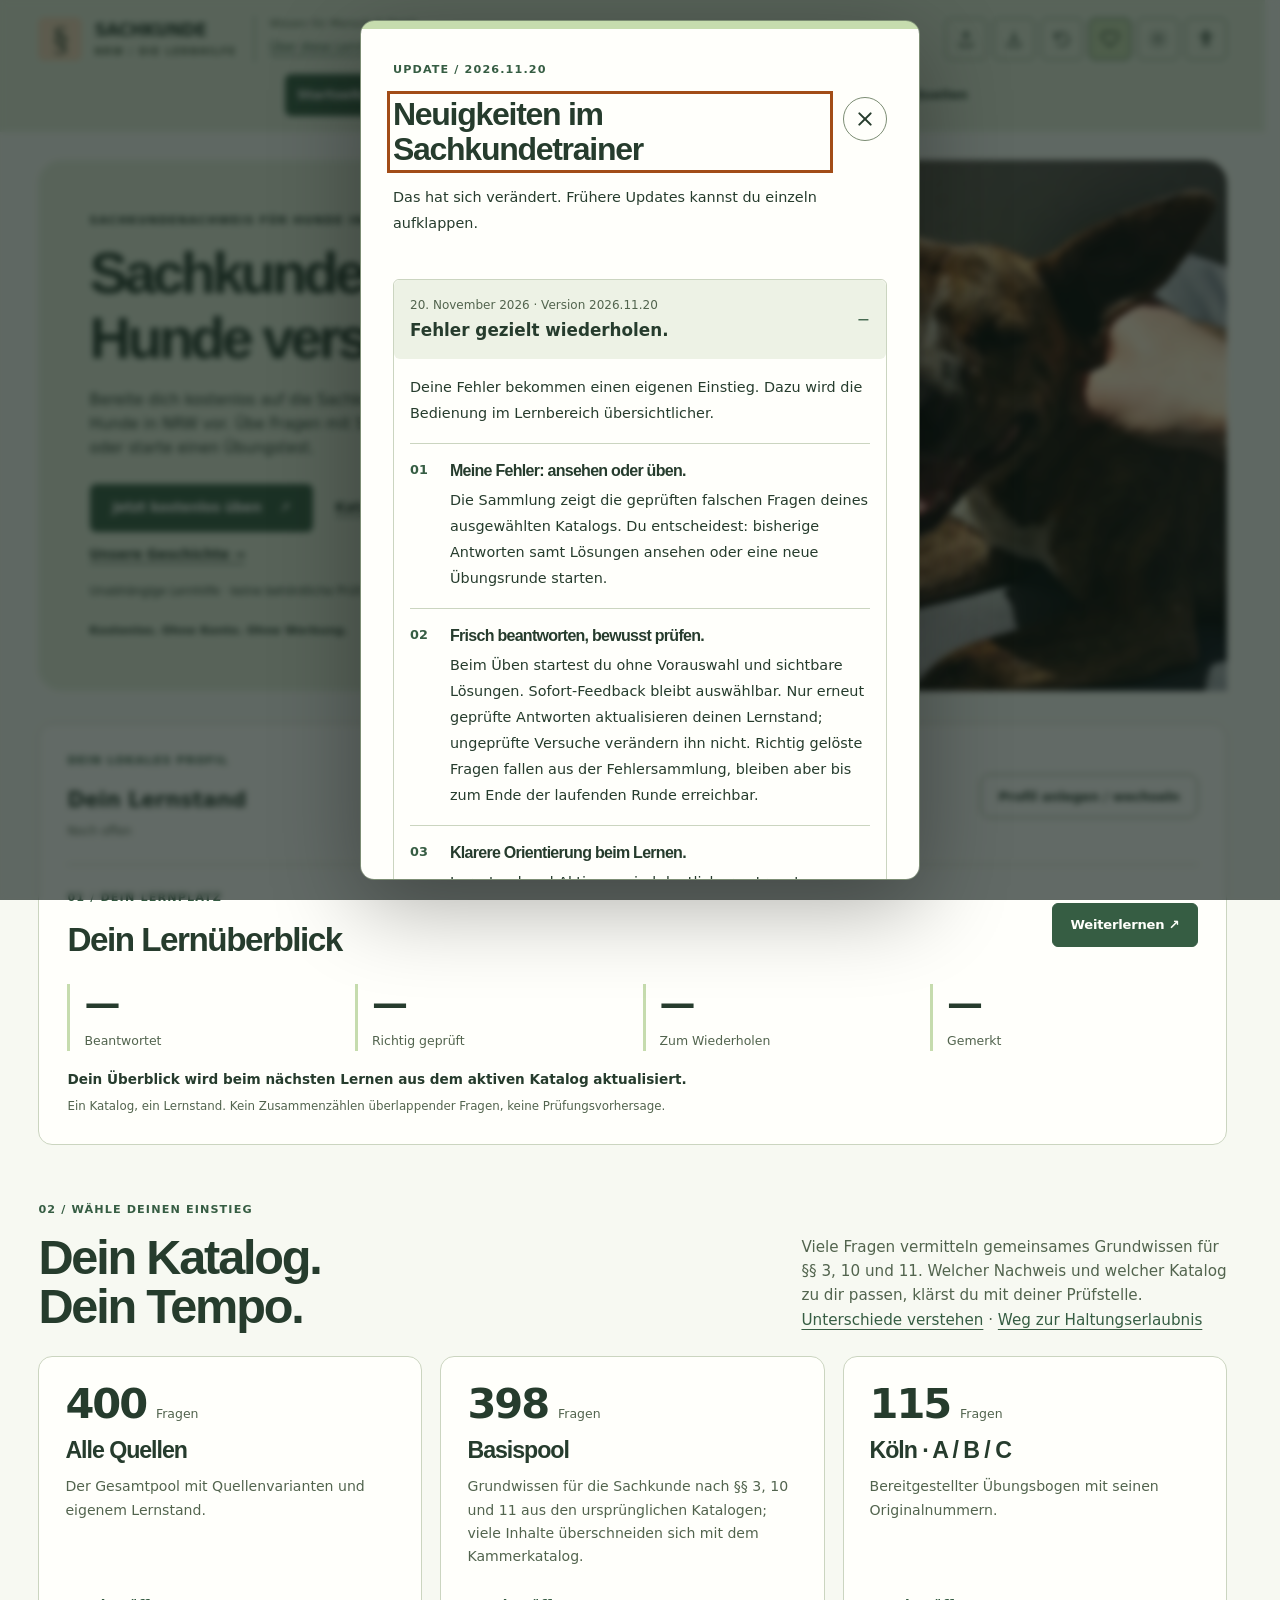
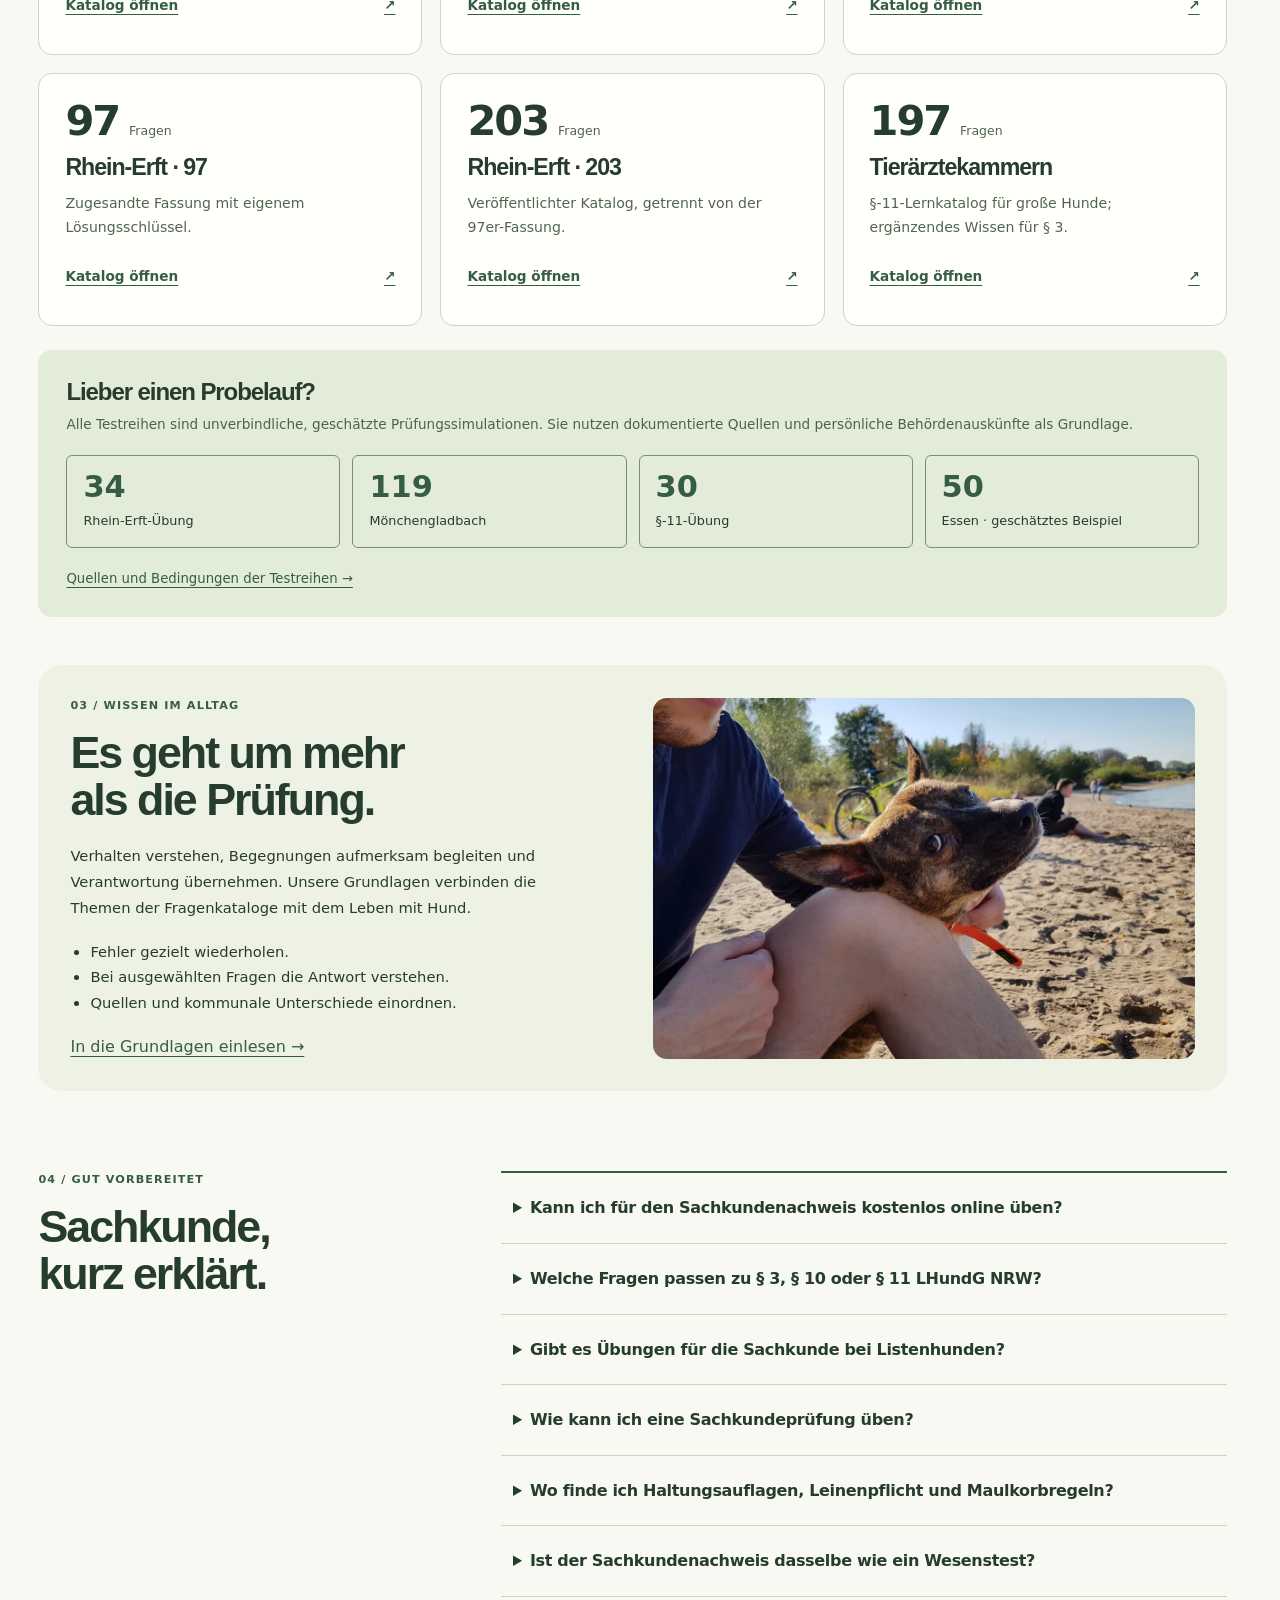
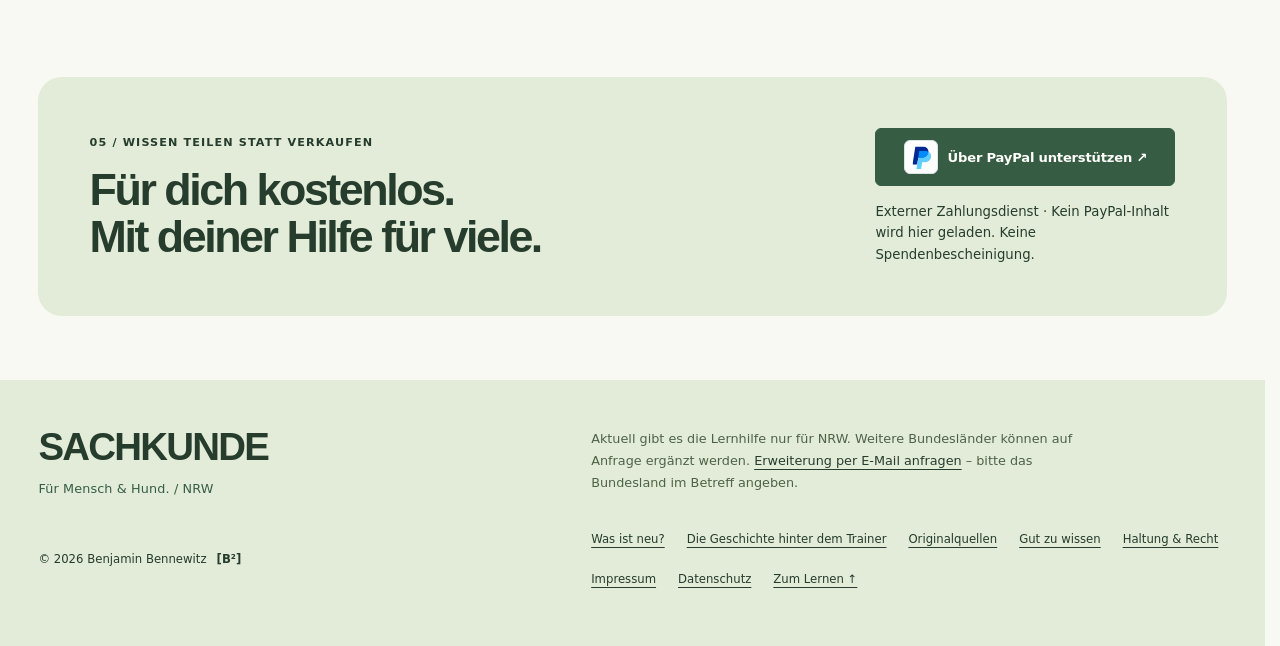
==== commit 0ddb0576: "feat(learning): add error practice workflow, refine action hierarchy and update release notes" ====
--- a/index.html
+++ b/index.html
@@ -30,9 +30,9 @@
   <link rel="stylesheet" href="styles/character.css?v=63">
   <link rel="stylesheet" href="styles/editorial-identity.css?v=62">
   <link rel="stylesheet" href="styles/accessibility.css?v=58">
-  <link rel="stylesheet" href="styles/page-tools.css?v=69">
+  <link rel="stylesheet" href="styles/page-tools.css?v=70">
   <link rel="stylesheet" href="styles/learner-profiles.css?v=64">
-  <link rel="stylesheet" href="styles/magazine.css?v=65">
+  <link rel="stylesheet" href="styles/magazine.css?v=79">
   <link rel="stylesheet" href="styles/learning-overview.css?v=57">
 
 
@@ -262,8 +262,8 @@
   <script src="scripts/ui/navigation.js?v=69" defer></script>
   <script src="scripts/ui/accessibility-speech.js?v=55" defer></script>
   <script src="scripts/ui/accessibility-panel.js?v=58" defer></script>
-  <script src="scripts/ui/release.js?v=65" defer></script>
-  <script src="scripts/ui/page-tools.js?v=67" defer></script>
+  <script src="scripts/ui/release.js?v=79" defer></script>
+  <script src="scripts/ui/page-tools.js?v=70" defer></script>
   <script src="scripts/ui/learner-panel.js?v=64" defer></script>
   <script src="scripts/ui/common.js?v=64" defer></script>
   <script src="scripts/ui/select-view.js?v=55" defer></script>
--- a/styles/page-tools.css
+++ b/styles/page-tools.css
@@ -20,6 +20,7 @@
    01   Ortsübersicht und Bildausschnitt
    02   Zum Seitenanfang
    03   Lokale Schließen-Symbole
+   04   Verlinkte Quellenkarte
    ========================================================================== */
 
 /* ===========================================================================
@@ -119,6 +120,7 @@
 
 /* ===========================================================================
    03   Lokale Schließen-Symbole
+   04   Verlinkte Quellenkarte
    ========================================================================== */
 
 .ui-close-icon {
@@ -159,4 +161,15 @@
 
 .mobile-navigation-close {
   gap: 8px;
-}+}
+
+/* ===========================================================================
+   04   Verlinkte Quellenkarte
+   ========================================================================== */
+
+.source-card.source-target {
+  outline: 2px solid var(--accent);
+  outline-offset: 5px;
+  box-shadow: 0 0 0 5px var(--accent-bg);
+  scroll-margin-block-start: 24px;
+}
--- a/styles/magazine.css
+++ b/styles/magazine.css
@@ -286,15 +286,79 @@
    ========================================================================== */
 
 @media screen {
+  .release-content,
+  .release-entry-content {
+    display: grid;
+    gap: 16px;
+  }
+
   .release-content {
-    display: grid;
-    gap: 16px;
     margin-block: 24px;
   }
 
-  .release-content>section {
-    display: grid;
-    grid-template-columns: 36px minmax(0, 1fr);
+  .release-entry {
+    min-width: 0;
+    border: 1px solid var(--line);
+    border-radius: var(--radius-sm);
+    background: var(--surface);
+  }
+
+  .release-entry>summary {
+    display: grid;
+    grid-template-columns: minmax(0, 1fr) auto;
+    gap: 4px 16px;
+    min-height: 44px;
+    padding: 16px;
+    border-radius: var(--radius-sm);
+    background: var(--subtle);
+    color: var(--text);
+    list-style: none;
+  }
+
+  .release-entry>summary::-webkit-details-marker {
+    display: none;
+  }
+
+  .release-entry>summary::after {
+    content: '＋';
+    grid-column: 2;
+    grid-row: 1 / 3;
+    align-self: center;
+    color: var(--accent);
+  }
+
+  .release-entry[open]>summary::after {
+    content: '−';
+  }
+
+  .release-entry>summary:hover {
+    background: var(--control-hover);
+  }
+
+  .release-entry-meta,
+  .release-entry-title {
+    grid-column: 1;
+    overflow-wrap: anywhere;
+  }
+
+  .release-entry-meta {
+    color: var(--muted);
+    font-size: .75rem;
+    font-weight: 400;
+  }
+
+  .release-entry-title {
+    font-size: 1.05rem;
+    line-height: 1.4;
+  }
+
+  .release-entry-content {
+    padding: 16px;
+  }
+
+  .release-entry-content>section {
+    display: grid;
+    grid-template-columns: 28px minmax(0, 1fr);
     gap: 12px;
     padding-top: 16px;
     border-top: 1px solid var(--line);
@@ -309,6 +373,7 @@
   .release-content h3 {
     margin: 0 0 6px;
     font-size: 1rem;
+    line-height: 1.4;
   }
 
   .release-content p {
@@ -316,51 +381,6 @@
     font-size: .9rem;
     line-height: 1.6;
   }
-
-  .release-history {
-    margin-top: 20px;
-    padding-top: 24px;
-    border-top: 2px solid var(--line);
-  }
-
-  .release-history>h3 {
-    font-size: 1.2rem;
-  }
-
-  .release-history>p,
-  .release-history-meta {
-    color: var(--muted);
-  }
-
-  .release-history-entry {
-    margin-top: 24px;
-    padding-inline-start: 18px;
-    border-inline-start: 3px solid var(--highlight);
-  }
-
-  .release-history-entry h4 {
-    margin: 8px 0;
-    font-size: 1.1rem;
-    line-height: 1.3;
-  }
-
-  .release-history-entry .release-history-meta {
-    font-size: .75rem;
-  }
-
-  .release-history-entry ul {
-    margin: 16px 0 0;
-    padding-inline-start: 20px;
-  }
-
-  .release-history-entry li+li {
-    margin-top: 14px;
-  }
-
-  .release-history-entry li strong {
-    font-size: .9rem;
-  }
-
 }
 
 /* ===========================================================================
